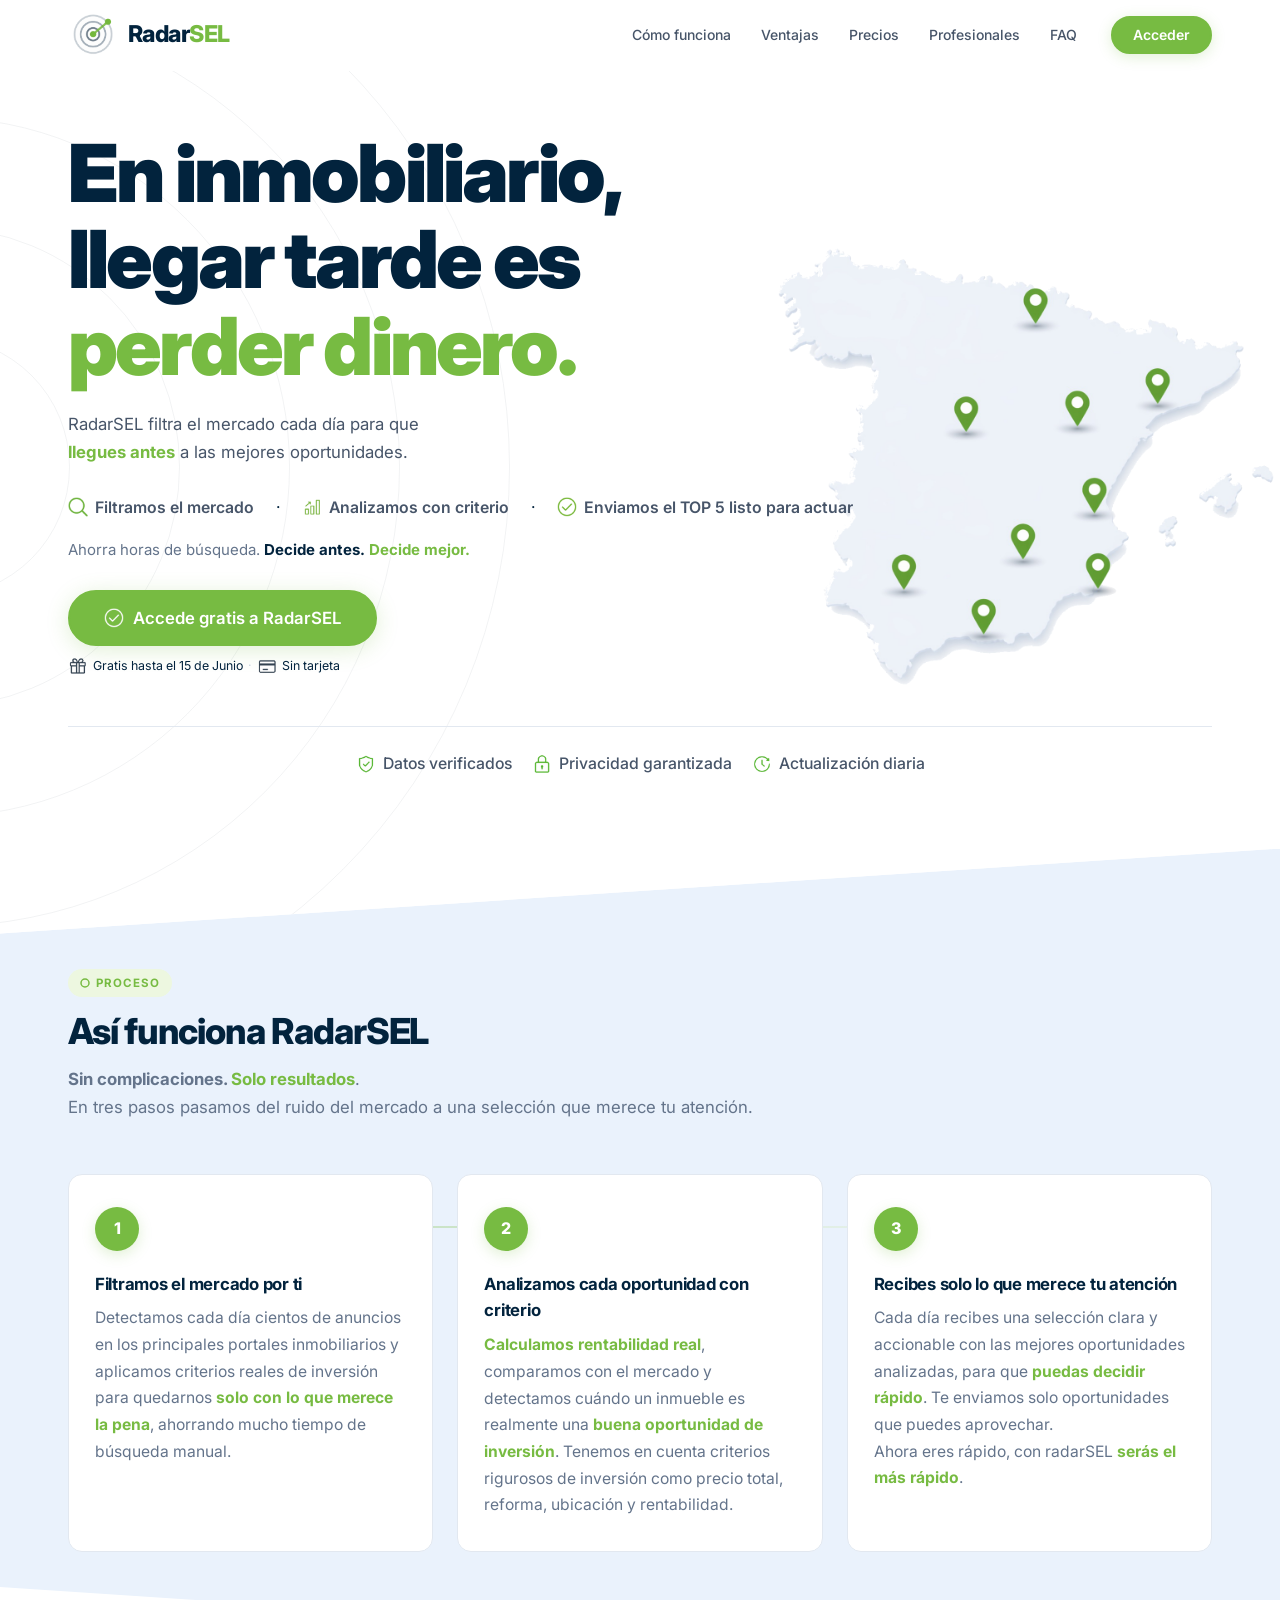
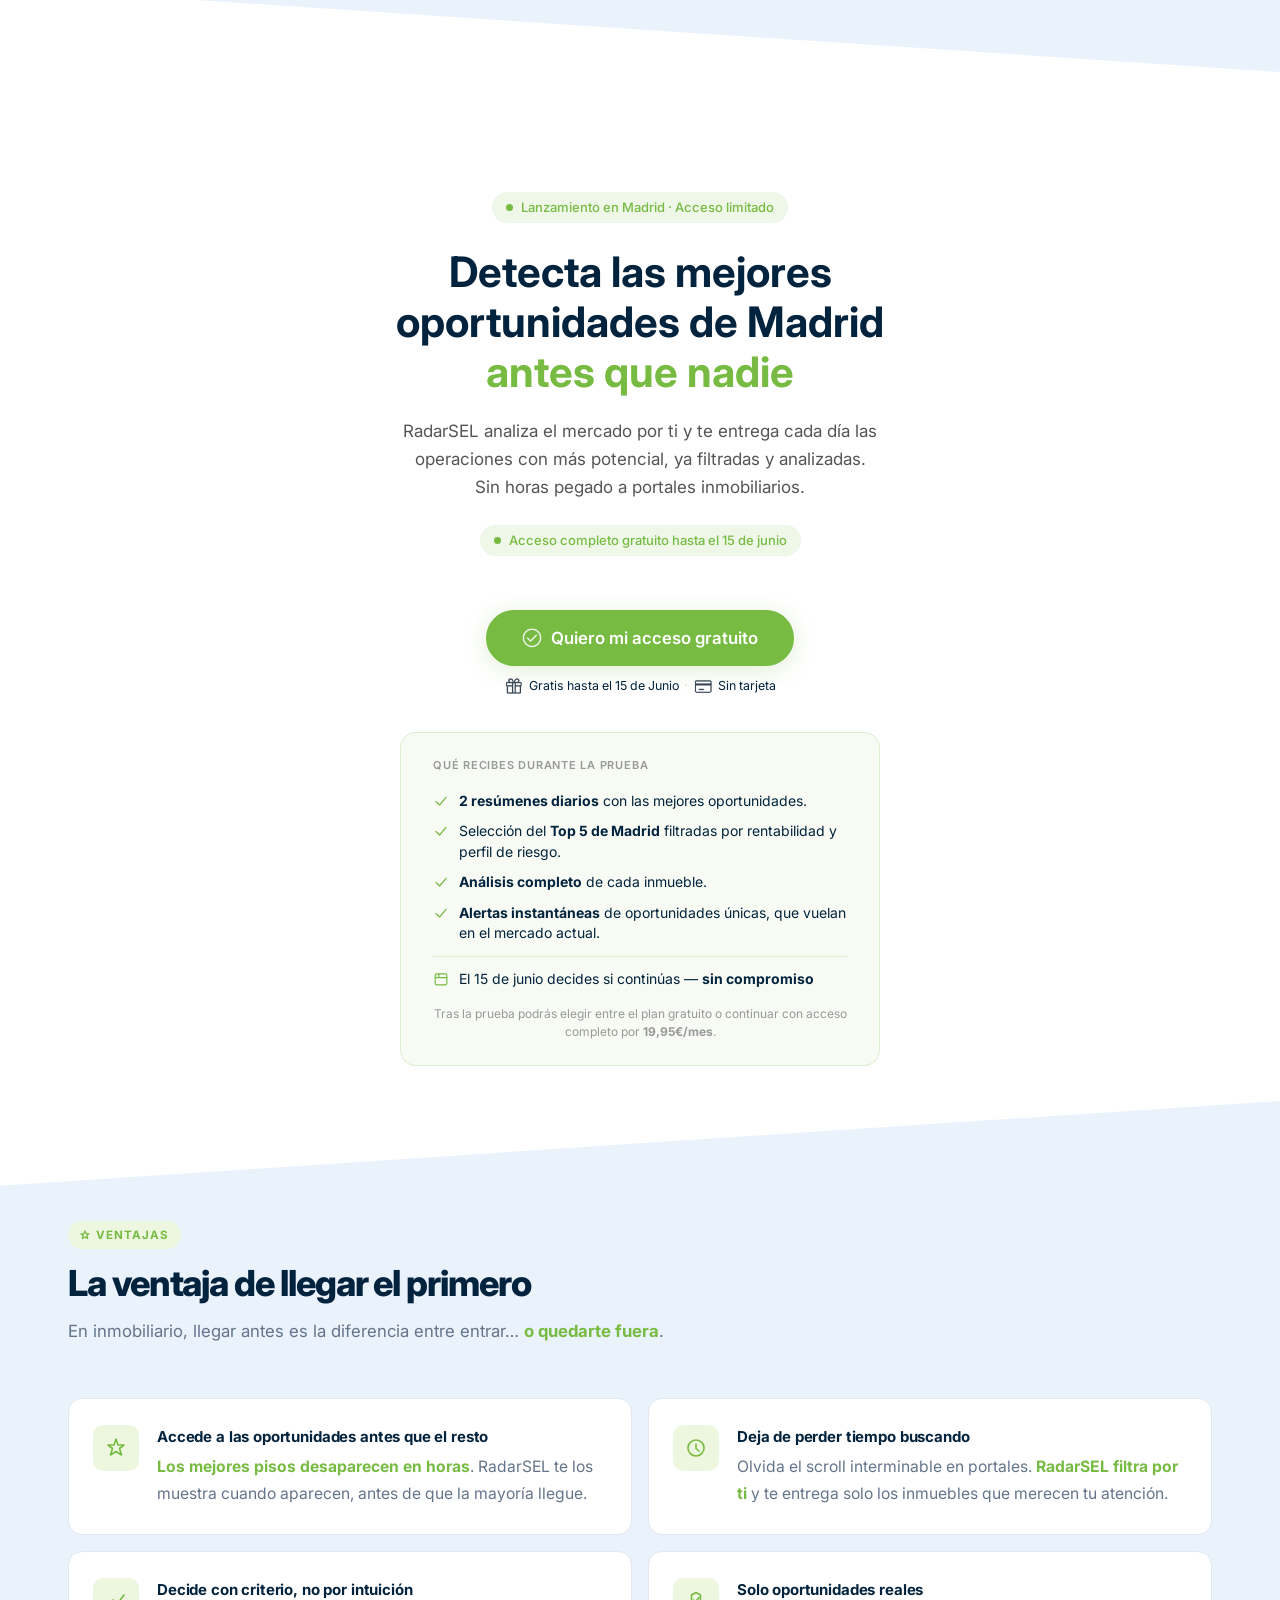
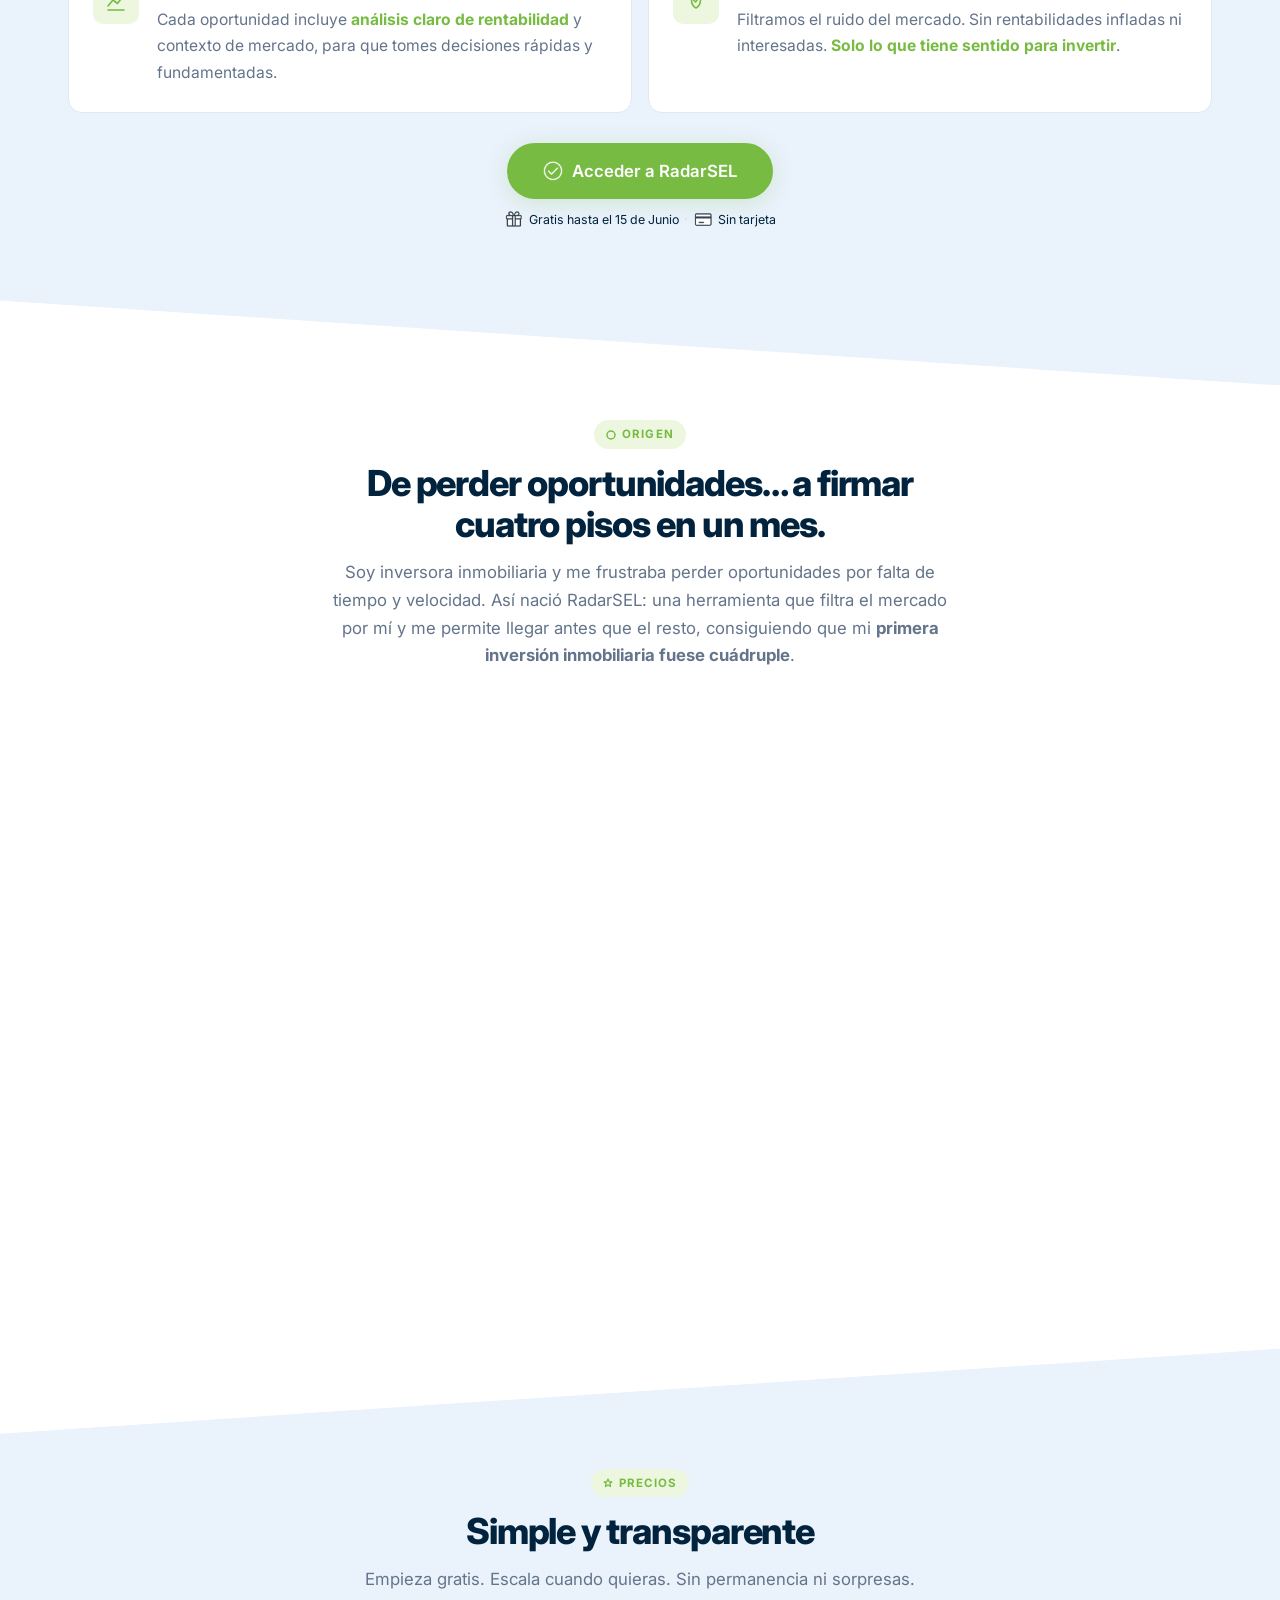
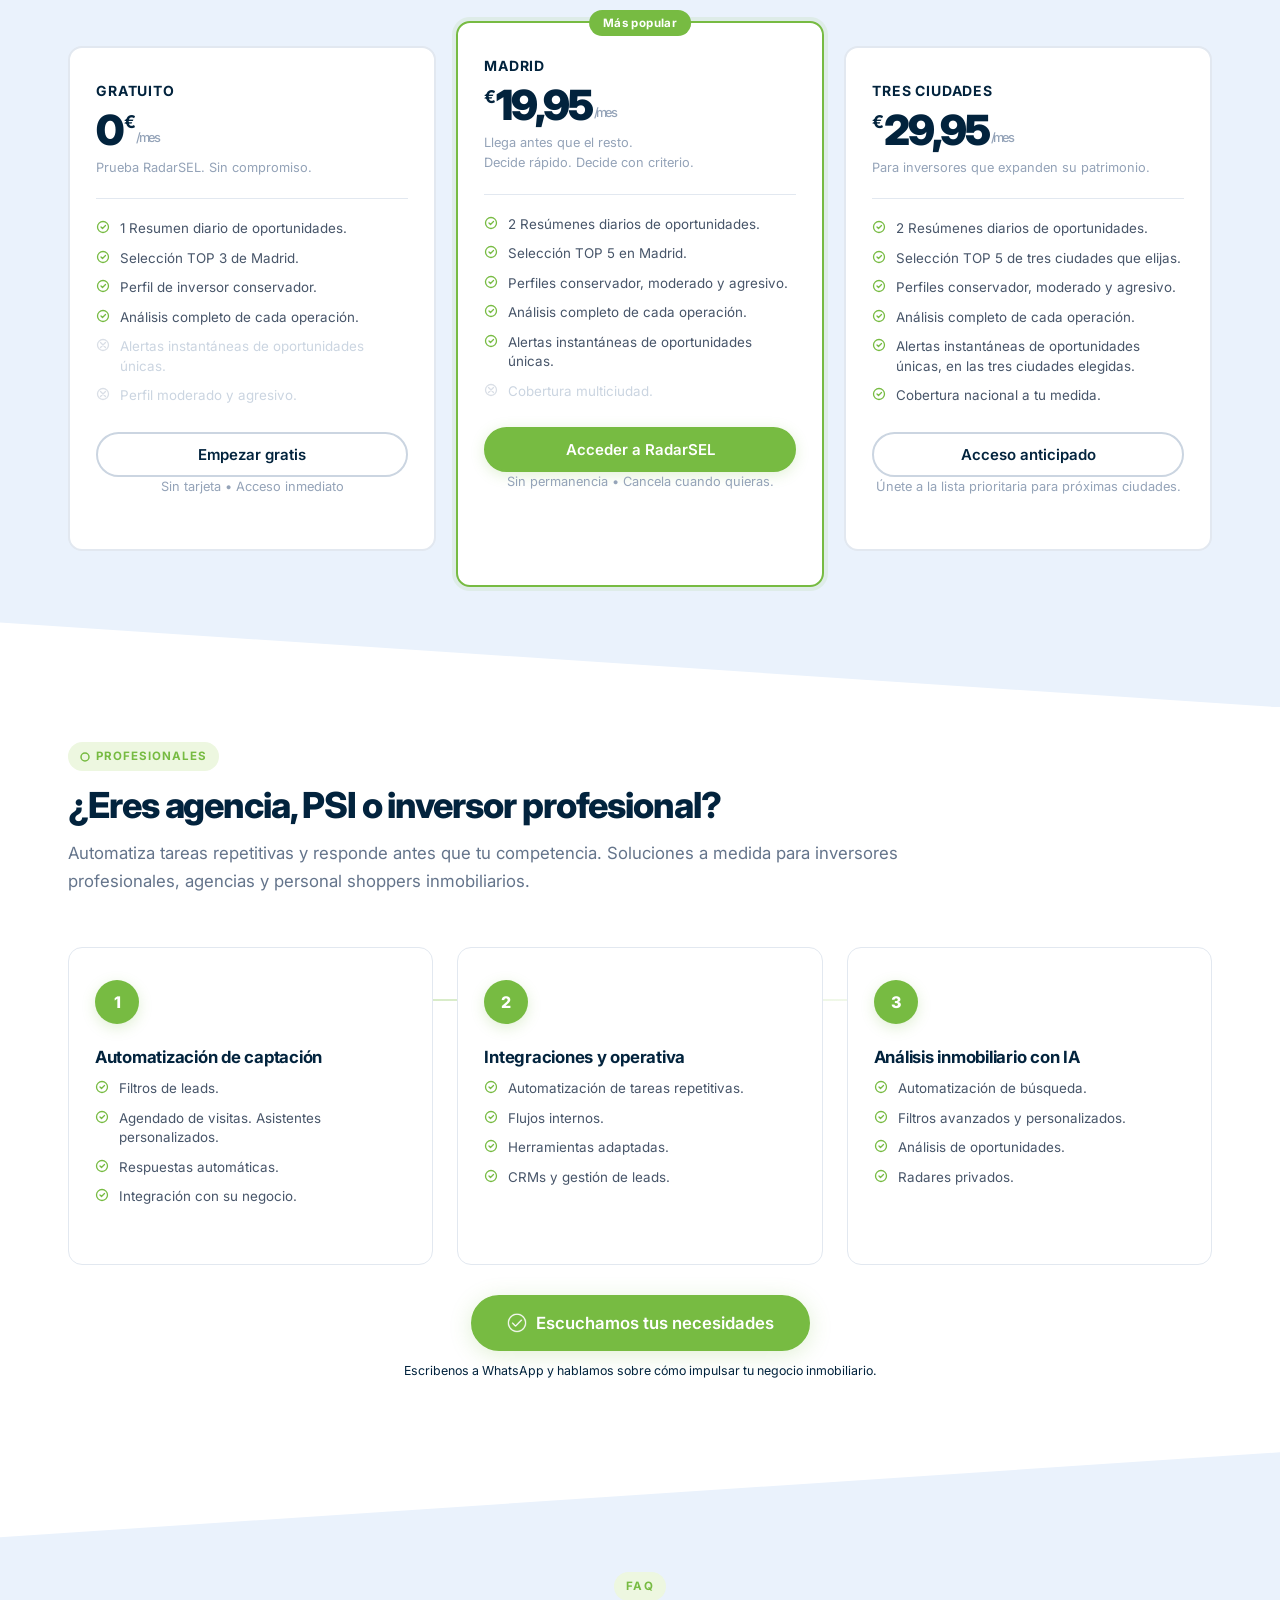
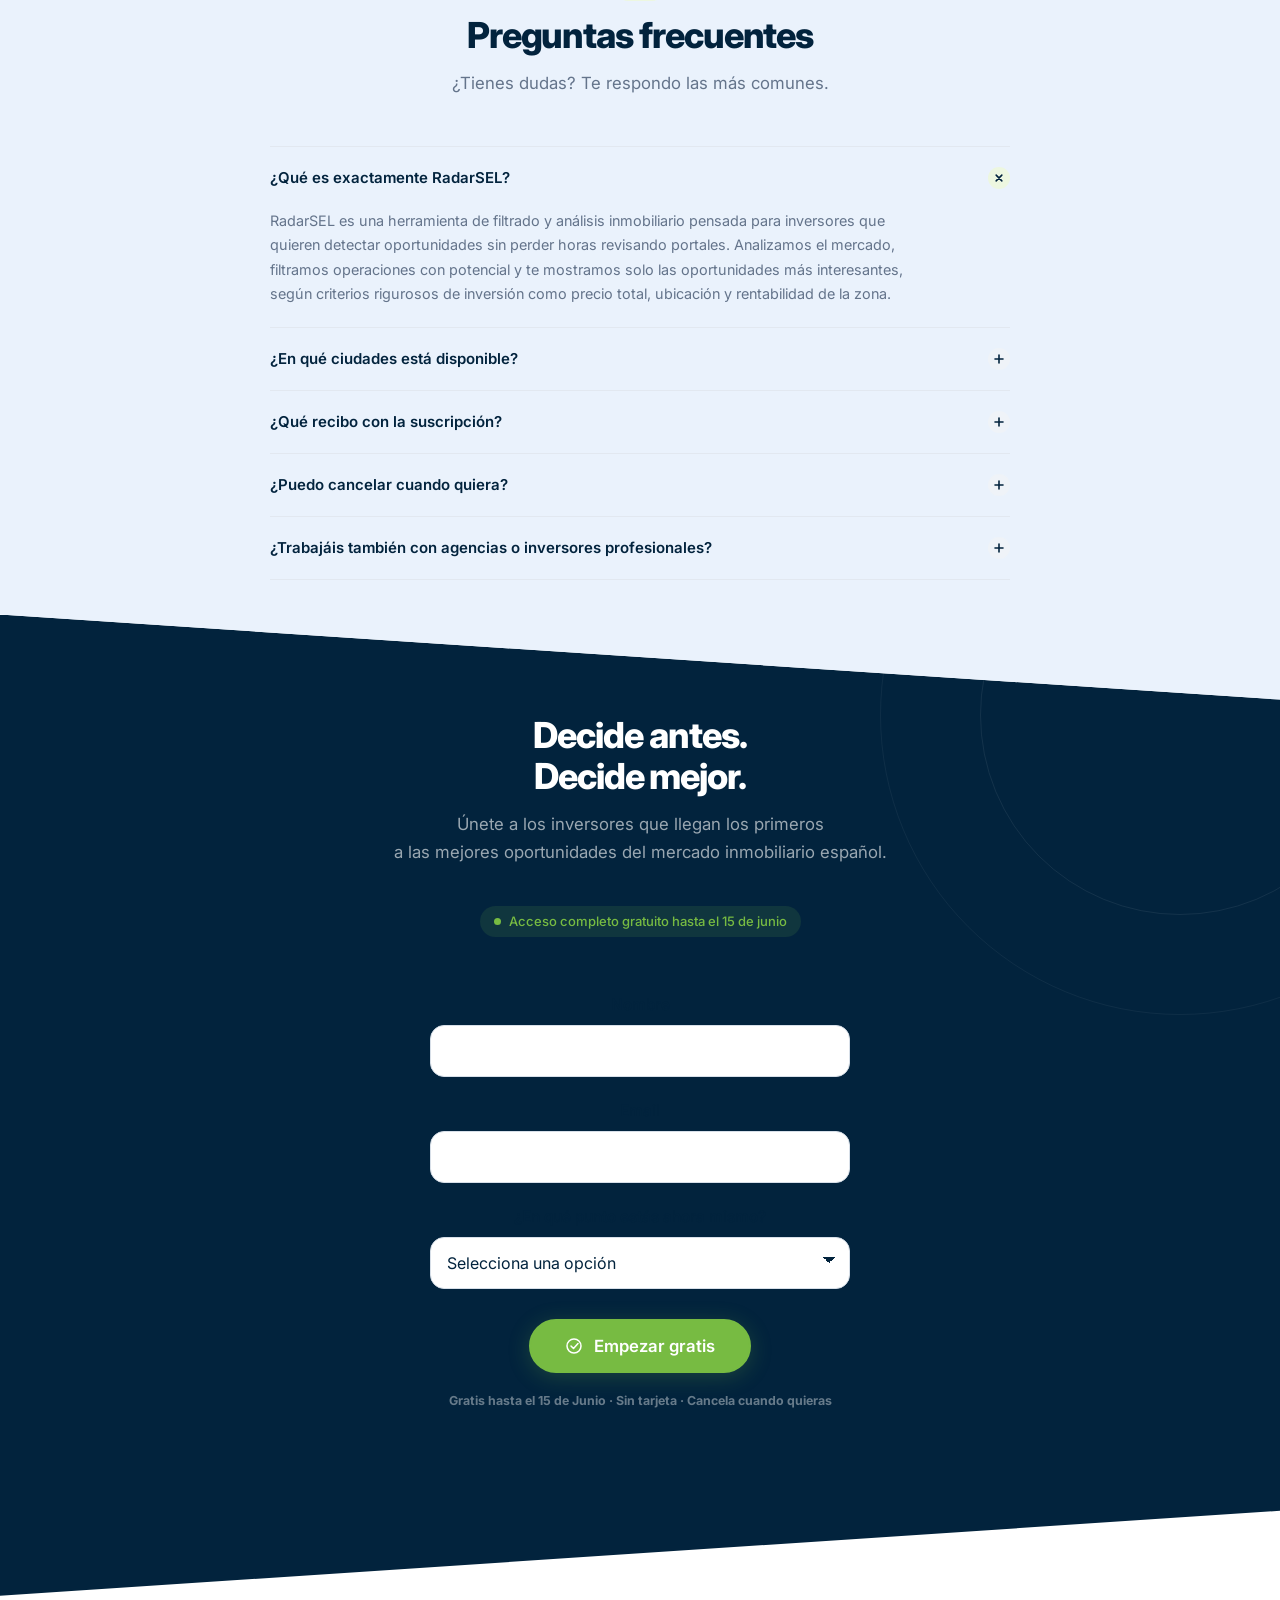
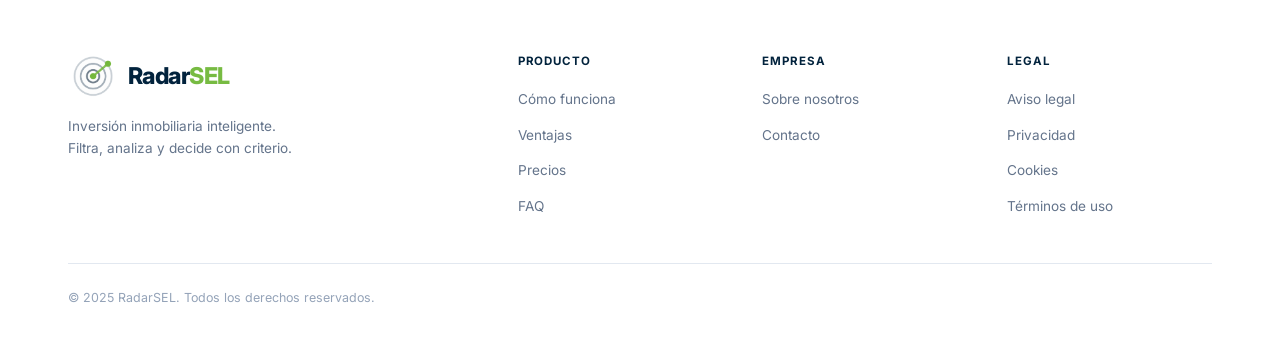
==== index.html @ 75c9211b "formularios en pro" ====
<!DOCTYPE html>
<html lang="es">
<head>
  <meta charset="UTF-8" />
  <meta name="viewport" content="width=device-width, initial-scale=1.0" />
  <title>RadarSEL — Llega antes a las mejores oportunidades inmobiliarias</title>
  <meta name="description" content="RadarSEL rastrea el mercado inmobiliario cada día para que llegues antes a las mejores oportunidades de inversión. Filtrado inteligente, análisis de datos, TOP 3 diario." />
  <link rel="preconnect" href="https://fonts.googleapis.com" />
  <link rel="preconnect" href="https://fonts.gstatic.com" crossorigin />
  <link href="https://fonts.googleapis.com/css2?family=Inter:wght@400;500;600;700;800;900&display=swap" rel="stylesheet" />
  <link rel="stylesheet" href="assets/css/radarsel.css" />
</head>
<body>

<!-- ═══════════════════════════════════════════════════════════
     HEADER
═══════════════════════════════════════════════════════════ -->
<header id="header">
  <div class="header-inner">

    <!-- Logo -->
    <a href="#" class="logo" aria-label="RadarSEL — Inicio">
      <img src="images/radar/logo_radar.png" alt="Logo RadarSEL" class="logo-small">
      <span class="logo-wordmark">
        <span class="r">Radar</span><span class="g">SEL</span>
      </span>
    </a>

    <!-- Desktop nav -->
    <nav class="nav-main" aria-label="Navegación principal">
      <a href="#como-funciona">Cómo funciona</a>
      <a href="#ventajas">Ventajas</a>
      <a href="#precios">Precios</a>
      <a href="#profesionales">Profesionales</a>
      <a href="#faq">FAQ</a>
    </nav>

    <!-- Desktop CTA -->
    <div class="header-cta">
      <a href="#cta-final" class="btn btn-primary">Acceder</a>
    </div>

    <!-- Mobile toggle -->
    <button class="nav-toggle" id="navToggle" aria-label="Abrir menú" aria-expanded="false" aria-controls="mobileMenu">
      <span></span><span></span><span></span>
    </button>

  </div>
</header>

<!-- Mobile menu -->
<nav class="mobile-menu" id="mobileMenu" aria-label="Menú móvil">
  <a href="#como-funciona">Cómo funciona</a>
  <a href="#ventajas">Ventajas</a>
  <a href="#precios">Precios</a>
  <a href="#profesionales">Profesionales</a>
  <a href="#faq">FAQ</a>
  <a href="#cta-final" class="btn btn-primary">Acceder</a>
</nav>


<!-- ═══════════════════════════════════════════════════════════
     HERO
═══════════════════════════════════════════════════════════ -->
<section id="hero">

  <!-- Radar background rings -->
  <div class="radar-bg" aria-hidden="true">
    <div class="radar-ring r1"></div>
    <div class="radar-ring r2"></div>
    <div class="radar-ring r3"></div>
    <div class="radar-ring r4"></div>
    <div class="radar-ring r5"></div>
  </div>

  <div class="hero-inner">

    <!-- Left: text -->
    <div class="hero-text">

      <h1>
        En inmobiliario,<br>
        llegar tarde es<br>
        <span class="accent">perder dinero.</span>
      </h1>

      <p class="hero-sub">
        RadarSEL filtra el mercado cada día para que<br> <strong><span class="accent">llegues antes</span></strong> a las mejores oportunidades.
      </p>

      <!-- Feature pills -->
      <div class="hero-features">
        <div class="feature-pill">
          <!-- Search icon -->
          <img src="images/radar/icon-lupa.png" alt="filtramos" class="logo-icon">
          Filtramos el mercado
        </div>
        <span class="sep">·</span>
        <div class="feature-pill">
          <!-- Chart icon -->
          <img src="images/radar/icon-grafico.png" alt="filtramos" class="logo-icon">
          Analizamos con criterio
        </div> <span class="sep">·</span>  
        <div class="feature-pill">
          <!-- Check-circle icon -->
          <img src="images/radar/icon-check.png" alt="filtramos" class="logo-icon">
          Enviamos el TOP 5 listo para actuar
        </div>
      </div>

      <p class="hero-tagline">Ahorra horas de búsqueda. <strong>Decide antes. <span class="accent">Decide mejor.</span></strong>

      <!-- CTA -->
      <div class="hero-cta-group">
        <a href="#cta-final" class="btn btn-primary btn-hero">
          <img src="images/radar/icon-check-blanco.png" alt="filtramos" class="logo-icon">
          Accede gratis a RadarSEL
        </a>
        <p class="microcopy">
          <img src="images/radar/regalo.png" alt="filtramos" class="logo-icon">
          Gratis hasta el 15 de Junio
          <span class="sep">·</span>
          <img src="images/radar/tarjeta.png" alt="filtramos" class="logo-icon">
          Sin tarjeta
        </p>
      </div>

      <!-- Trust bar -->
      <div class="trust-bar">
        <div class="trust-item">
          <img src="images/radar/seguridad.png" alt="filtramos" class="logo-icon">
          Datos verificados
        </div>
        <div class="trust-item">
          <img src="images/radar/privacidad.png" alt="filtramos" class="logo-icon">
          Privacidad garantizada
        </div>
        <div class="trust-item">
          <img src="images/radar/reloj.png" alt="filtramos" class="logo-icon">
          Actualización diaria
        </div>
      </div>

    </div>

  </div><!-- .hero-inner -->
</section><!-- #hero -->


<!-- ═══════════════════════════════════════════════════════════
     CÓMO FUNCIONA
═══════════════════════════════════════════════════════════ -->
<section id="como-funciona" class="section">
  <div class="section-inner">

    <div class="section-header fade-up">
      <span class="section-tag">
        <svg width="10" height="10" viewBox="0 0 10 10" fill="none" aria-hidden="true">
          <circle cx="5" cy="5" r="4" stroke="#77BB42" stroke-width="1.5"/>
        </svg>
        Proceso
      </span>
      <h2 class="section-title">Así funciona RadarSEL</h2>
      <p class="section-sub">
        <strong>Sin complicaciones.<span class="accent"> Solo resultados</span></strong>.<br> 
        En tres pasos pasamos del ruido del mercado a una selección que merece tu atención.
      </p>
    </div>

    <div class="steps-grid" role="list">
      <div class="step-connector" aria-hidden="true"></div>

      <!-- Step 1 -->
      <div class="step-card fade-up" role="listitem">
        <div class="step-num" aria-hidden="true">1</div>
        <h3>Filtramos el mercado por ti</h3>
        <p>
          Detectamos cada día cientos de anuncios en los principales portales inmobiliarios y aplicamos criterios reales de inversión para 
          quedarnos <strong><span class="accent">solo con lo que merece la pena</span></strong>, ahorrando mucho tiempo de búsqueda manual. 
        </p>
      </div>

      <!-- Step 2 -->
      <div class="step-card fade-up delay-1" role="listitem">
        <div class="step-num" aria-hidden="true">2</div>
        <h3>Analizamos cada oportunidad con criterio</h3>
        <p>
            <strong><span class="accent">Calculamos rentabilidad real</span></strong>, comparamos con el mercado y detectamos cuándo un inmueble es realmente una <strong><span class="accent">buena oportunidad de inversión</span></strong>.
            Tenemos en cuenta criterios rigurosos de inversión como precio total, reforma, ubicación y rentabilidad.
        </p>
      </div>

      <!-- Step 3 -->
      <div class="step-card fade-up delay-2" role="listitem">
        <div class="step-num" aria-hidden="true">3</div>
        <h3>Recibes solo lo que merece tu atención</h3>
        <p>
            Cada día recibes una selección clara y accionable con las mejores oportunidades analizadas, para que <strong><span class="accent">puedas decidir rápido</span></strong>.
            Te enviamos solo oportunidades que puedes aprovechar. <br>Ahora eres rápido, con radarSEL <strong><span class="accent">serás el más rápido</span></strong>. 
        </p>
      </div>

    </div><!-- .steps-grid -->

    <p>

  </div>
</section>

<!-- ═══════════════════════════════════════════════════════════
     HERO LANZAMIENTO
═══════════════════════════════════════════════════════════ -->
<section id="hero-lanzamiento" class="section section--hero-launch">
  <div class="section-inner section-inner--narrow">

    <div class="launch-badge fade-up">
      <span class="launch-dot" aria-hidden="true"></span>
      Lanzamiento en Madrid · Acceso limitado
    </div>

    <h1 class="hero-launch-title fade-up delay-1">
      Detecta las mejores oportunidades de Madrid
      <span class="accent">antes que nadie</span>
    </h1>

    <p class="hero-launch-desc fade-up delay-2">
      RadarSEL analiza el mercado por ti y te entrega cada día las operaciones
      con más potencial, ya filtradas y analizadas. <br>
      Sin horas pegado a portales inmobiliarios.
    </p>

    <div class="launch-badge fade-up">
      <span class="launch-dot" aria-hidden="true"></span>
      Acceso completo gratuito hasta el 15 de junio
    </div>

    <!-- CTA -->
      <div class="hero-cta-group-ventajas">
        <a href="#cta-final" class="btn btn-primary btn-hero">
          <img src="images/radar/icon-check-blanco.png" alt="filtramos" class="logo-icon">
          Quiero mi acceso gratuito
        </a>
        <p class="microcopy">
          <img src="images/radar/regalo.png" alt="filtramos" class="logo-icon">
          Gratis hasta el 15 de Junio
          <span class="sep">·</span>
          <img src="images/radar/tarjeta.png" alt="filtramos" class="logo-icon">
          Sin tarjeta
        </p>
      </div>

    <div class="hero-launch-features fade-up delay-3">
      <p class="hero-launch-features-label">Qué recibes durante la prueba</p>
      <ul class="hero-launch-features-list" role="list">
        <li>
          <svg width="16" height="16" viewBox="0 0 22 22" fill="none" aria-hidden="true">
            <path d="M4 11.5L9 16.5L18 6" stroke="#77BB42" stroke-width="1.8" stroke-linecap="round" stroke-linejoin="round"/>
          </svg>
          <span><strong>2 resúmenes diarios</strong> con las mejores oportunidades.</span>
        </li>
        <li>
          <svg width="16" height="16" viewBox="0 0 22 22" fill="none" aria-hidden="true">
            <path d="M4 11.5L9 16.5L18 6" stroke="#77BB42" stroke-width="1.8" stroke-linecap="round" stroke-linejoin="round"/>
          </svg>
          <span>Selección del <strong>Top 5 de Madrid</strong> filtradas por rentabilidad y perfil de riesgo.</span>
        </li>
        <li>
          <svg width="16" height="16" viewBox="0 0 22 22" fill="none" aria-hidden="true">
            <path d="M4 11.5L9 16.5L18 6" stroke="#77BB42" stroke-width="1.8" stroke-linecap="round" stroke-linejoin="round"/>
          </svg>
          <span><strong>Análisis completo</strong> de cada inmueble.</span>
        </li>
        <li>
          <svg width="16" height="16" viewBox="0 0 22 22" fill="none" aria-hidden="true">
            <path d="M4 11.5L9 16.5L18 6" stroke="#77BB42" stroke-width="1.8" stroke-linecap="round" stroke-linejoin="round"/>
          </svg>
          <span><strong>Alertas instantáneas</strong> de oportunidades únicas, que vuelan en el mercado actual.</span>
        </li>
        <li class="hero-launch-features-divider">
          <svg width="16" height="16" viewBox="0 0 22 22" fill="none" aria-hidden="true">
            <rect x="3" y="4" width="16" height="15" rx="2" stroke="#77BB42" stroke-width="1.6"/>
            <path d="M3 9H19M8 4V9" stroke="#77BB42" stroke-width="1.6" stroke-linecap="round"/>
          </svg>
          <span>El 15 de junio decides si continúas — <strong>sin compromiso</strong></span>
        </li>
      </ul>
      <p class="hero-launch-after-trial">
        Tras la prueba podrás elegir entre el plan gratuito o continuar con acceso completo por <strong>19,95€/mes</strong>.
      </p>
    </div>

  </div>
</section>

<!-- ═══════════════════════════════════════════════════════════
     VENTAJAS
═══════════════════════════════════════════════════════════ -->
<section id="ventajas" class="section">
  <div class="section-inner">

    <div class="section-header fade-up">
      <span class="section-tag">
        <svg width="10" height="10" viewBox="0 0 10 10" fill="none" aria-hidden="true">
          <path d="M5 1L6.2 3.8H9L6.9 5.5L7.6 8.5L5 6.9L2.4 8.5L3.1 5.5L1 3.8H3.8Z" stroke="#77BB42" stroke-width="1.2" stroke-linejoin="round"/>
        </svg>
        Ventajas
      </span>
      <h2 class="section-title">La ventaja de llegar el primero</h2>
      <p class="section-sub">En inmobiliario, llegar antes es la diferencia entre entrar… <strong><span class="accent">o quedarte fuera</span></strong>.</p>
    </div>

    <div class="advantages-grid" role="list">

      <div class="adv-card fade-up" role="listitem">
        <div class="adv-icon" aria-hidden="true">
          <svg width="22" height="22" viewBox="0 0 22 22" fill="none">
            <path d="M11 2L13 8H19L14.5 11.5L16.5 18L11 14.5L5.5 18L7.5 11.5L3 8H9L11 2Z" stroke="#77BB42" stroke-width="1.6" stroke-linejoin="round"/>
          </svg>
        </div>
        <div class="adv-body">
          <h3>Accede a las oportunidades antes que el resto</h3>
          <p><strong><span class="accent">Los mejores pisos desaparecen en horas</span></strong>. RadarSEL te los muestra cuando aparecen, antes de que la mayoría llegue.</p>
        </div>
      </div>

      <div class="adv-card fade-up delay-1" role="listitem">
        <div class="adv-icon" aria-hidden="true">
          <svg width="22" height="22" viewBox="0 0 22 22" fill="none">
            <circle cx="11" cy="11" r="8" stroke="#77BB42" stroke-width="1.6"/>
            <path d="M11 7V11.5L14 14" stroke="#77BB42" stroke-width="1.6" stroke-linecap="round" stroke-linejoin="round"/>
          </svg>
        </div>
        <div class="adv-body">
          <h3>Deja de perder tiempo buscando</h3>
          <p>Olvida el scroll interminable en portales. <strong><span class="accent">RadarSEL filtra por ti</span></strong> y te entrega solo los inmuebles que merecen tu atención.</p>
        </div>
      </div>

      <div class="adv-card fade-up delay-2" role="listitem">
        <div class="adv-icon" aria-hidden="true">
          <svg width="22" height="22" viewBox="0 0 22 22" fill="none">
            <path d="M3 16L8 10L12.5 13.5L19 5" stroke="#77BB42" stroke-width="1.6" stroke-linecap="round" stroke-linejoin="round"/>
            <path d="M3 20H19" stroke="#77BB42" stroke-width="1.6" stroke-linecap="round"/>
          </svg>
        </div>
        <div class="adv-body">
          <h3>Decide con criterio, no por intuición</h3>
          <p>Cada oportunidad incluye <strong><span class="accent">análisis claro de rentabilidad</span></strong> y contexto de mercado, para que tomes decisiones rápidas y fundamentadas.</p>
        </div>
      </div>

      <div class="adv-card fade-up delay-3" role="listitem">
        <div class="adv-icon" aria-hidden="true">
          <svg width="22" height="22" viewBox="0 0 22 22" fill="none">
            <path d="M11 2.5L15.5 5V10C15.5 13.6 13.2 16.9 11 18C8.8 16.9 6.5 13.6 6.5 10V5L11 2.5Z" stroke="#77BB42" stroke-width="1.6" stroke-linejoin="round"/>
            <path d="M8.5 10L10.5 12L14 7.5" stroke="#77BB42" stroke-width="1.6" stroke-linecap="round" stroke-linejoin="round"/>
          </svg>
        </div>
        <div class="adv-body">
          <h3>Solo oportunidades reales</h3>
          <p>Filtramos el ruido del mercado. Sin rentabilidades infladas ni interesadas. <strong><span class="accent">Solo lo que tiene sentido para invertir</span></strong>.</p>
        </div>
      </div>
    </div><!-- .advantages-grid -->
    
    <!-- CTA -->
      <div class="hero-cta-group-ventajas">
        <a href="#cta-final" class="btn btn-primary btn-hero">
          <img src="images/radar/icon-check-blanco.png" alt="filtramos" class="logo-icon">
          Acceder a RadarSEL
        </a>
        <p class="microcopy">
          <img src="images/radar/regalo.png" alt="filtramos" class="logo-icon">
          Gratis hasta el 15 de Junio
          <span class="sep">·</span>
          <img src="images/radar/tarjeta.png" alt="filtramos" class="logo-icon">
          Sin tarjeta
        </p>
      </div>

  </div>
</section>

<!-- ═══════════════════════════════════════════════════════════
     ORIGEN DE RADARSEL
═══════════════════════════════════════════════════════════ -->
<section id="prueba-social" class="section">
  <div class="section-inner">

    <div class="section-header centered fade-up">
      <span class="section-tag">
        <svg width="10" height="10" viewBox="0 0 10 10" fill="none" aria-hidden="true">
          <circle cx="5" cy="5" r="4" stroke="#77BB42" stroke-width="1.5"/>
        </svg>
        Origen</span>
      <h2 class="section-title">De perder oportunidades… a firmar cuatro pisos en un mes.</h2>
      <p class="section-sub">
        Soy inversora inmobiliaria y me frustraba perder oportunidades por falta de tiempo y velocidad. 
        Así nació RadarSEL: una herramienta que filtra el mercado por mí y me permite llegar antes que el resto, consiguiendo que mi <strong>primera inversión inmobiliaria fuese cuádruple</strong>.</p>
    </div>

    <!-- Video -->
  <div class="video-wrapper">
    <iframe src="https://www.youtube.com/embed/VIDEO_ID" title="Origen de RadarSEL" frameborder="0" allowfullscreen>
    </iframe>
  </div>

  </div>
</section>



<!-- ═══════════════════════════════════════════════════════════
     PRECIOS
═══════════════════════════════════════════════════════════ -->
<section id="precios" class="section">
  <div class="section-inner">

    <div class="section-header centered fade-up">
      <span class="section-tag">
        <svg width="10" height="10" viewBox="0 0 10 10" fill="none" aria-hidden="true">
          <path d="M5 1L6.2 3.8H9L6.9 5.5L7.6 8.5L5 6.9L2.4 8.5L3.1 5.5L1 3.8H3.8Z" stroke="#77BB42" stroke-width="1.2" stroke-linejoin="round"/>
        </svg>
        Precios</span>
      <h2 class="section-title">Simple y transparente</h2>
      <p class="section-sub">Empieza gratis. Escala cuando quieras. Sin permanencia ni sorpresas.</p>
    </div>

    <div class="pricing-grid">

      <!-- Free -->
      <div class="pricing-card fade-up">
        <div class="pricing-name">Gratuito</div>
        <div class="pricing-price"><span>0</span><sup>€</sup><sub>/mes</sub></div>
        <div class="pricing-period">Prueba RadarSEL. Sin compromiso.</div>
        <hr class="pricing-divider"/>
        <ul class="pricing-features">
          <li class="pricing-feature">
            <svg width="14" height="14" viewBox="0 0 14 14" fill="none" aria-hidden="true"><circle cx="7" cy="7" r="5.5" stroke="#77BB42" stroke-width="1.3"/><path d="M5 7L6.5 8.5L9.5 5.5" stroke="#77BB42" stroke-width="1.3" stroke-linecap="round" stroke-linejoin="round"/></svg>
            1 Resumen diario de oportunidades.
          </li>
          <li class="pricing-feature">
            <svg width="14" height="14" viewBox="0 0 14 14" fill="none" aria-hidden="true"><circle cx="7" cy="7" r="5.5" stroke="#77BB42" stroke-width="1.3"/><path d="M5 7L6.5 8.5L9.5 5.5" stroke="#77BB42" stroke-width="1.3" stroke-linecap="round" stroke-linejoin="round"/></svg>
            Selección TOP 3 de Madrid.
          </li>
          <li class="pricing-feature">
            <svg width="14" height="14" viewBox="0 0 14 14" fill="none" aria-hidden="true"><circle cx="7" cy="7" r="5.5" stroke="#77BB42" stroke-width="1.3"/><path d="M5 7L6.5 8.5L9.5 5.5" stroke="#77BB42" stroke-width="1.3" stroke-linecap="round" stroke-linejoin="round"/></svg>
            Perfil de inversor conservador.
          </li>
          <li class="pricing-feature">
            <svg width="14" height="14" viewBox="0 0 14 14" fill="none" aria-hidden="true"><circle cx="7" cy="7" r="5.5" stroke="#77BB42" stroke-width="1.3"/><path d="M5 7L6.5 8.5L9.5 5.5" stroke="#77BB42" stroke-width="1.3" stroke-linecap="round" stroke-linejoin="round"/></svg>
            Análisis completo de cada operación.
          </li>
          <li class="pricing-feature disabled">
            <svg width="14" height="14" viewBox="0 0 14 14" fill="none" aria-hidden="true"><circle cx="7" cy="7" r="5.5" stroke="#94A3B8" stroke-width="1.3"/><path d="M4.5 9.5L9.5 4.5M4.5 4.5L9.5 9.5" stroke="#94A3B8" stroke-width="1.3" stroke-linecap="round"/></svg>
            Alertas instantáneas de oportunidades únicas.
          </li>
          <li class="pricing-feature disabled">
            <svg width="14" height="14" viewBox="0 0 14 14" fill="none" aria-hidden="true"><circle cx="7" cy="7" r="5.5" stroke="#94A3B8" stroke-width="1.3"/><path d="M4.5 9.5L9.5 4.5M4.5 4.5L9.5 9.5" stroke="#94A3B8" stroke-width="1.3" stroke-linecap="round"/></svg>
            Perfil moderado y agresivo.
          </li>
        </ul>
        
        <a href="#cta-final" class="btn btn-outline pricing-cta">Empezar gratis</a>        
        <div class="pricing-period"><center>Sin tarjeta • Acceso inmediato</center></div>
      </div>

      <!-- Pro (featured) -->
      <div class="pricing-card featured fade-up delay-1">
        <span class="pricing-badge">Más popular</span>
        <div class="pricing-name">MADRID</div>
        <div class="pricing-price"><sup>€</sup><span>19,95</span><sub>/mes</sub></div>
        <div class="pricing-period">Llega antes que el resto.<br>Decide rápido. Decide con criterio.</div>
        <hr class="pricing-divider"/>
        <ul class="pricing-features">
          <li class="pricing-feature">
            <svg width="14" height="14" viewBox="0 0 14 14" fill="none" aria-hidden="true"><circle cx="7" cy="7" r="5.5" stroke="#77BB42" stroke-width="1.3"/><path d="M5 7L6.5 8.5L9.5 5.5" stroke="#77BB42" stroke-width="1.3" stroke-linecap="round" stroke-linejoin="round"/></svg>
            2 Resúmenes diarios de oportunidades. 
          </li>
          <li class="pricing-feature">
            <svg width="14" height="14" viewBox="0 0 14 14" fill="none" aria-hidden="true"><circle cx="7" cy="7" r="5.5" stroke="#77BB42" stroke-width="1.3"/><path d="M5 7L6.5 8.5L9.5 5.5" stroke="#77BB42" stroke-width="1.3" stroke-linecap="round" stroke-linejoin="round"/></svg>
            Selección TOP 5 en Madrid.
          </li>
          <li class="pricing-feature">
            <svg width="14" height="14" viewBox="0 0 14 14" fill="none" aria-hidden="true"><circle cx="7" cy="7" r="5.5" stroke="#77BB42" stroke-width="1.3"/><path d="M5 7L6.5 8.5L9.5 5.5" stroke="#77BB42" stroke-width="1.3" stroke-linecap="round" stroke-linejoin="round"/></svg>
            Perfiles conservador, moderado y agresivo.
          </li>
          <li class="pricing-feature">
            <svg width="14" height="14" viewBox="0 0 14 14" fill="none" aria-hidden="true"><circle cx="7" cy="7" r="5.5" stroke="#77BB42" stroke-width="1.3"/><path d="M5 7L6.5 8.5L9.5 5.5" stroke="#77BB42" stroke-width="1.3" stroke-linecap="round" stroke-linejoin="round"/></svg>
            Análisis completo de cada operación.
          </li>
          <li class="pricing-feature">
            <svg width="14" height="14" viewBox="0 0 14 14" fill="none" aria-hidden="true"><circle cx="7" cy="7" r="5.5" stroke="#77BB42" stroke-width="1.3"/><path d="M5 7L6.5 8.5L9.5 5.5" stroke="#77BB42" stroke-width="1.3" stroke-linecap="round" stroke-linejoin="round"/></svg>
            Alertas instantáneas de oportunidades únicas.
          </li>
          <li class="pricing-feature disabled">
            <svg width="14" height="14" viewBox="0 0 14 14" fill="none" aria-hidden="true"><circle cx="7" cy="7" r="5.5" stroke="#94A3B8" stroke-width="1.3"/><path d="M4.5 9.5L9.5 4.5M4.5 4.5L9.5 9.5" stroke="#94A3B8" stroke-width="1.3" stroke-linecap="round"/></svg>
            Cobertura multiciudad.
          </li>
        </ul>
        <a href="#cta-final" class="btn btn-primary pricing-cta">Acceder a RadarSEL</a>
        <div class="pricing-period"><center>Sin permanencia • Cancela cuando quieras.</center><br><br></div>
      </div>

      <!-- Empresas -->
      <div class="pricing-card fade-up delay-2">
        <div class="pricing-name">TRES CIUDADES</div>
        <div class="pricing-price"><sup>€</sup><span>29,95</span><sub>/mes</sub></div>
        <div class="pricing-period">Para inversores que expanden su patrimonio.</div>
        <hr class="pricing-divider"/>
        <ul class="pricing-features">
          <li class="pricing-feature">
            <svg width="14" height="14" viewBox="0 0 14 14" fill="none" aria-hidden="true"><circle cx="7" cy="7" r="5.5" stroke="#77BB42" stroke-width="1.3"/><path d="M5 7L6.5 8.5L9.5 5.5" stroke="#77BB42" stroke-width="1.3" stroke-linecap="round" stroke-linejoin="round"/></svg>
            2 Resúmenes diarios de oportunidades. 
          </li>
          <li class="pricing-feature">
            <svg width="14" height="14" viewBox="0 0 14 14" fill="none" aria-hidden="true"><circle cx="7" cy="7" r="5.5" stroke="#77BB42" stroke-width="1.3"/><path d="M5 7L6.5 8.5L9.5 5.5" stroke="#77BB42" stroke-width="1.3" stroke-linecap="round" stroke-linejoin="round"/></svg>
            Selección TOP 5 de tres ciudades que elijas.
          </li>
          <li class="pricing-feature">
            <svg width="14" height="14" viewBox="0 0 14 14" fill="none" aria-hidden="true"><circle cx="7" cy="7" r="5.5" stroke="#77BB42" stroke-width="1.3"/><path d="M5 7L6.5 8.5L9.5 5.5" stroke="#77BB42" stroke-width="1.3" stroke-linecap="round" stroke-linejoin="round"/></svg>
            Perfiles conservador, moderado y agresivo.
          </li>
          <li class="pricing-feature">
            <svg width="14" height="14" viewBox="0 0 14 14" fill="none" aria-hidden="true"><circle cx="7" cy="7" r="5.5" stroke="#77BB42" stroke-width="1.3"/><path d="M5 7L6.5 8.5L9.5 5.5" stroke="#77BB42" stroke-width="1.3" stroke-linecap="round" stroke-linejoin="round"/></svg>
            Análisis completo de cada operación.
          </li>
          <li class="pricing-feature">
            <svg width="14" height="14" viewBox="0 0 14 14" fill="none" aria-hidden="true"><circle cx="7" cy="7" r="5.5" stroke="#77BB42" stroke-width="1.3"/><path d="M5 7L6.5 8.5L9.5 5.5" stroke="#77BB42" stroke-width="1.3" stroke-linecap="round" stroke-linejoin="round"/></svg>
            Alertas instantáneas de oportunidades únicas, en las tres ciudades elegidas.
          </li>
          <li class="pricing-feature">
            <svg width="14" height="14" viewBox="0 0 14 14" fill="none" aria-hidden="true"><circle cx="7" cy="7" r="5.5" stroke="#77BB42" stroke-width="1.3"/><path d="M5 7L6.5 8.5L9.5 5.5" stroke="#77BB42" stroke-width="1.3" stroke-linecap="round" stroke-linejoin="round"/></svg>
            Cobertura nacional a tu medida.
          </li>
        </ul>
        <a href="contacto.html" class="btn btn-outline pricing-cta">Acceso anticipado</a>
        <div class="pricing-period"><center>Únete a la lista prioritaria para próximas ciudades.</center></div>
      </div>

    </div><!-- .pricing-grid -->
  </div>
</section>

<!-- ═══════════════════════════════════════════════════════════
     CÓMO FUNCIONA
═══════════════════════════════════════════════════════════ -->
<section id="profesionales" class="section">
  <div class="section-inner">

    <div class="section-header fade-up">
      <span class="section-tag">
        <svg width="10" height="10" viewBox="0 0 10 10" fill="none" aria-hidden="true">
          <circle cx="5" cy="5" r="4" stroke="#77BB42" stroke-width="1.5"/>
        </svg>
        Profesionales
      </span>
      <h2 class="section-title">¿Eres agencia, PSI o inversor profesional?</h2>
      <p class="section-sub">Automatiza tareas repetitivas y responde antes que tu competencia.
        Soluciones a medida para inversores profesionales, agencias y personal shoppers inmobiliarios.</p>
    </div>

    <div class="steps-grid" role="list">
      <div class="step-connector" aria-hidden="true"></div>

      <!-- Step 1 -->
      <div class="step-card fade-up" role="listitem">
        <div class="step-num" aria-hidden="true">1</div>
        <h3>Automatización de captación</h3>
        <p>
        <ul class="pricing-features">
          <li class="pricing-feature">
            <svg width="14" height="14" viewBox="0 0 14 14" fill="none" aria-hidden="true"><circle cx="7" cy="7" r="5.5" stroke="#77BB42" stroke-width="1.3"/><path d="M5 7L6.5 8.5L9.5 5.5" stroke="#77BB42" stroke-width="1.3" stroke-linecap="round" stroke-linejoin="round"/></svg>
            Filtros de leads.
          </li>
          <li class="pricing-feature">
            <svg width="14" height="14" viewBox="0 0 14 14" fill="none" aria-hidden="true"><circle cx="7" cy="7" r="5.5" stroke="#77BB42" stroke-width="1.3"/><path d="M5 7L6.5 8.5L9.5 5.5" stroke="#77BB42" stroke-width="1.3" stroke-linecap="round" stroke-linejoin="round"/></svg>
            Agendado de visitas. Asistentes personalizados.
          </li>
          <li class="pricing-feature">
            <svg width="14" height="14" viewBox="0 0 14 14" fill="none" aria-hidden="true"><circle cx="7" cy="7" r="5.5" stroke="#77BB42" stroke-width="1.3"/><path d="M5 7L6.5 8.5L9.5 5.5" stroke="#77BB42" stroke-width="1.3" stroke-linecap="round" stroke-linejoin="round"/></svg>
            Respuestas automáticas.
          </li>
          <li class="pricing-feature">
            <svg width="14" height="14" viewBox="0 0 14 14" fill="none" aria-hidden="true"><circle cx="7" cy="7" r="5.5" stroke="#77BB42" stroke-width="1.3"/><path d="M5 7L6.5 8.5L9.5 5.5" stroke="#77BB42" stroke-width="1.3" stroke-linecap="round" stroke-linejoin="round"/></svg>
            Integración con su negocio.
          </li>
        </ul>
      </p>
      </div>

      <!-- Step 2 -->
      <div class="step-card fade-up delay-2" role="listitem">
        <div class="step-num" aria-hidden="true">2</div>
        <h3>Integraciones y operativa</h3>
        <p>
        <ul class="pricing-features">
          <li class="pricing-feature">
            <svg width="14" height="14" viewBox="0 0 14 14" fill="none" aria-hidden="true"><circle cx="7" cy="7" r="5.5" stroke="#77BB42" stroke-width="1.3"/><path d="M5 7L6.5 8.5L9.5 5.5" stroke="#77BB42" stroke-width="1.3" stroke-linecap="round" stroke-linejoin="round"/></svg>
            Automatización de tareas repetitivas.
          </li>
          <li class="pricing-feature">
            <svg width="14" height="14" viewBox="0 0 14 14" fill="none" aria-hidden="true"><circle cx="7" cy="7" r="5.5" stroke="#77BB42" stroke-width="1.3"/><path d="M5 7L6.5 8.5L9.5 5.5" stroke="#77BB42" stroke-width="1.3" stroke-linecap="round" stroke-linejoin="round"/></svg>
            Flujos internos.
          </li>
          <li class="pricing-feature">
            <svg width="14" height="14" viewBox="0 0 14 14" fill="none" aria-hidden="true"><circle cx="7" cy="7" r="5.5" stroke="#77BB42" stroke-width="1.3"/><path d="M5 7L6.5 8.5L9.5 5.5" stroke="#77BB42" stroke-width="1.3" stroke-linecap="round" stroke-linejoin="round"/></svg>
            Herramientas adaptadas.
          </li>
          <li class="pricing-feature">
            <svg width="14" height="14" viewBox="0 0 14 14" fill="none" aria-hidden="true"><circle cx="7" cy="7" r="5.5" stroke="#77BB42" stroke-width="1.3"/><path d="M5 7L6.5 8.5L9.5 5.5" stroke="#77BB42" stroke-width="1.3" stroke-linecap="round" stroke-linejoin="round"/></svg>
            CRMs y gestión de leads.
          </li>
        </ul>
        </p>
      </div>

      <!-- Step 3 -->
      <div class="step-card fade-up delay-1" role="listitem">
        <div class="step-num" aria-hidden="true">3</div>
        <h3>Análisis inmobiliario con IA</h3>
        <p>
        <ul class="pricing-features">
          <li class="pricing-feature">
            <svg width="14" height="14" viewBox="0 0 14 14" fill="none" aria-hidden="true"><circle cx="7" cy="7" r="5.5" stroke="#77BB42" stroke-width="1.3"/><path d="M5 7L6.5 8.5L9.5 5.5" stroke="#77BB42" stroke-width="1.3" stroke-linecap="round" stroke-linejoin="round"/></svg>
            Automatización de búsqueda.
          </li>
          <li class="pricing-feature">
            <svg width="14" height="14" viewBox="0 0 14 14" fill="none" aria-hidden="true"><circle cx="7" cy="7" r="5.5" stroke="#77BB42" stroke-width="1.3"/><path d="M5 7L6.5 8.5L9.5 5.5" stroke="#77BB42" stroke-width="1.3" stroke-linecap="round" stroke-linejoin="round"/></svg>
            Filtros avanzados y personalizados.
          </li>
          <li class="pricing-feature">
            <svg width="14" height="14" viewBox="0 0 14 14" fill="none" aria-hidden="true"><circle cx="7" cy="7" r="5.5" stroke="#77BB42" stroke-width="1.3"/><path d="M5 7L6.5 8.5L9.5 5.5" stroke="#77BB42" stroke-width="1.3" stroke-linecap="round" stroke-linejoin="round"/></svg>
            Análisis de oportunidades.
          </li>
          <li class="pricing-feature">
            <svg width="14" height="14" viewBox="0 0 14 14" fill="none" aria-hidden="true"><circle cx="7" cy="7" r="5.5" stroke="#77BB42" stroke-width="1.3"/><path d="M5 7L6.5 8.5L9.5 5.5" stroke="#77BB42" stroke-width="1.3" stroke-linecap="round" stroke-linejoin="round"/></svg>
            Radares privados.
          </li>
        </ul>
        </p>
      </div>
    </div>
    <!-- .steps-grid -->

        <!-- CTA -->
      <div class="hero-cta-group-ventajas">
        <a href="contacto.html" class="btn btn-primary btn-hero">
          <img src="images/radar/icon-check-blanco.png" alt="filtramos" class="logo-icon">
          Escuchamos tus necesidades
        </a>
        <p class="microcopy">
          Escribenos a WhatsApp y hablamos sobre cómo impulsar tu negocio inmobiliario.
        </p>
      </div>

  </div>
</section>


<!-- ═══════════════════════════════════════════════════════════
     PRUEBA SOCIAL
═══════════════════════════════════════════════════════════ 
<section id="prueba-social" class="section">
  <div class="section-inner">

    <div class="section-header centered fade-up">
      <span class="section-tag">Inversores</span>
      <h2 class="section-title">Más de 500 inversores ya lo usan</h2>
      <p class="section-sub">De particulares a gestoras de patrimonio. Todos con un objetivo común: tomar mejores decisiones más rápido.</p>
    </div>

    <!- Stats --
    <div class="stat-row fade-up">
      <div class="stat-item">
        <div class="stat-value">+<span>500</span></div>
        <div class="stat-label">Inversores activos</div>
      </div>
      <div class="stat-divider" aria-hidden="true"></div>
      <div class="stat-item">
        <div class="stat-value"><span>3</span> / día</div>
        <div class="stat-label">Oportunidades enviadas</div>
      </div>
      <div class="stat-divider" aria-hidden="true"></div>
      <div class="stat-item">
        <div class="stat-value"><span>7</span>%+</div>
        <div class="stat-label">Rentabilidad media detectada</div>
      </div>
      <div class="stat-divider" aria-hidden="true"></div>
      <div class="stat-item">
        <div class="stat-value"><span>24h</span></div>
        <div class="stat-label">Actualización de datos</div>
      </div>
    </div>

    <!- Testimonials ->
    <div class="testimonials-grid">

      <div class="testimonial-card fade-up">
        <div class="stars" aria-label="5 estrellas">
          <!- 5 stars ->
          <svg width="14" height="14" viewBox="0 0 14 14" fill="#77BB42" aria-hidden="true"><path d="M7 1l1.3 4H13l-3.5 2.6 1.3 4L7 9.3 3.2 11.6l1.3-4L1 5h4.7z"/></svg>
          <svg width="14" height="14" viewBox="0 0 14 14" fill="#77BB42" aria-hidden="true"><path d="M7 1l1.3 4H13l-3.5 2.6 1.3 4L7 9.3 3.2 11.6l1.3-4L1 5h4.7z"/></svg>
          <svg width="14" height="14" viewBox="0 0 14 14" fill="#77BB42" aria-hidden="true"><path d="M7 1l1.3 4H13l-3.5 2.6 1.3 4L7 9.3 3.2 11.6l1.3-4L1 5h4.7z"/></svg>
          <svg width="14" height="14" viewBox="0 0 14 14" fill="#77BB42" aria-hidden="true"><path d="M7 1l1.3 4H13l-3.5 2.6 1.3 4L7 9.3 3.2 11.6l1.3-4L1 5h4.7z"/></svg>
          <svg width="14" height="14" viewBox="0 0 14 14" fill="#77BB42" aria-hidden="true"><path d="M7 1l1.3 4H13l-3.5 2.6 1.3 4L7 9.3 3.2 11.6l1.3-4L1 5h4.7z"/></svg>
        </div>
        <blockquote>Llevo tres meses con RadarSEL y he encontrado dos operaciones con rentabilidad por encima del 7%. Antes tardaba horas haciendo lo que ahora veo en segundos.</blockquote>
        <div class="testi-author">
          <div class="testi-avatar" aria-hidden="true">CM</div>
          <div>
            <div class="testi-name">Carlos M.</div>
            <div class="testi-role">Inversor particular · Madrid</div>
          </div>
        </div>
      </div>

      <div class="testimonial-card fade-up delay-1">
        <div class="stars" aria-label="5 estrellas">
          <svg width="14" height="14" viewBox="0 0 14 14" fill="#77BB42" aria-hidden="true"><path d="M7 1l1.3 4H13l-3.5 2.6 1.3 4L7 9.3 3.2 11.6l1.3-4L1 5h4.7z"/></svg>
          <svg width="14" height="14" viewBox="0 0 14 14" fill="#77BB42" aria-hidden="true"><path d="M7 1l1.3 4H13l-3.5 2.6 1.3 4L7 9.3 3.2 11.6l1.3-4L1 5h4.7z"/></svg>
          <svg width="14" height="14" viewBox="0 0 14 14" fill="#77BB42" aria-hidden="true"><path d="M7 1l1.3 4H13l-3.5 2.6 1.3 4L7 9.3 3.2 11.6l1.3-4L1 5h4.7z"/></svg>
          <svg width="14" height="14" viewBox="0 0 14 14" fill="#77BB42" aria-hidden="true"><path d="M7 1l1.3 4H13l-3.5 2.6 1.3 4L7 9.3 3.2 11.6l1.3-4L1 5h4.7z"/></svg>
          <svg width="14" height="14" viewBox="0 0 14 14" fill="#77BB42" aria-hidden="true"><path d="M7 1l1.3 4H13l-3.5 2.6 1.3 4L7 9.3 3.2 11.6l1.3-4L1 5h4.7z"/></svg>
        </div>
        <blockquote>La calidad del análisis es impresionante. No es ruido: son oportunidades reales con datos que justifican cada recomendación. Lo uso con mis clientes.</blockquote>
        <div class="testi-author">
          <div class="testi-avatar" aria-hidden="true">PR</div>
          <div>
            <div class="testi-name">Patricia R.</div>
            <div class="testi-role">Gestora de patrimonio · Barcelona</div>
          </div>
        </div>
      </div>

      <div class="testimonial-card fade-up delay-2">
        <div class="stars" aria-label="5 estrellas">
          <svg width="14" height="14" viewBox="0 0 14 14" fill="#77BB42" aria-hidden="true"><path d="M7 1l1.3 4H13l-3.5 2.6 1.3 4L7 9.3 3.2 11.6l1.3-4L1 5h4.7z"/></svg>
          <svg width="14" height="14" viewBox="0 0 14 14" fill="#77BB42" aria-hidden="true"><path d="M7 1l1.3 4H13l-3.5 2.6 1.3 4L7 9.3 3.2 11.6l1.3-4L1 5h4.7z"/></svg>
          <svg width="14" height="14" viewBox="0 0 14 14" fill="#77BB42" aria-hidden="true"><path d="M7 1l1.3 4H13l-3.5 2.6 1.3 4L7 9.3 3.2 11.6l1.3-4L1 5h4.7z"/></svg>
          <svg width="14" height="14" viewBox="0 0 14 14" fill="#77BB42" aria-hidden="true"><path d="M7 1l1.3 4H13l-3.5 2.6 1.3 4L7 9.3 3.2 11.6l1.3-4L1 5h4.7z"/></svg>
          <svg width="14" height="14" viewBox="0 0 14 14" fill="#77BB42" aria-hidden="true"><path d="M7 1l1.3 4H13l-3.5 2.6 1.3 4L7 9.3 3.2 11.6l1.3-4L1 5h4.7z"/></svg>
        </div>
        <blockquote>Invierto en tres ciudades diferentes y RadarSEL es la única herramienta que me da una visión transversal del mercado con la profundidad que necesito.</blockquote>
        <div class="testi-author">
          <div class="testi-avatar" aria-hidden="true">AV</div>
          <div>
            <div class="testi-name">Alejandro V.</div>
            <div class="testi-role">Inversor multi-ciudad · Valencia</div>
          </div>
        </div>
      </div>

    </div><!- .testimonials-grid ->
  </div>
</section>
-->


<!-- ═══════════════════════════════════════════════════════════
     FAQ
═══════════════════════════════════════════════════════════ -->
<section id="faq" class="section">
  <div class="section-inner">
    
    <div class="section-header centered fade-up">
      <span class="section-tag">FAQ</span>
      <h2 class="section-title">Preguntas frecuentes</h2>
      <p class="section-sub">¿Tienes dudas? Te respondo las más comunes.</p>
    </div>

    <dl class="faq-list fade-up">

      <div class="faq-item">
        <dt>
          <button class="faq-trigger" aria-expanded="false">
            ¿Qué es exactamente RadarSEL?
            <span class="faq-arrow" aria-hidden="true">
              <svg width="12" height="12" viewBox="0 0 12 12" fill="none"><path d="M6 2v8M2 6h8" stroke="#02233D" stroke-width="1.6" stroke-linecap="round"/></svg>
            </span>
          </button>
        </dt>
        <dd class="faq-body">
        RadarSEL es una herramienta de filtrado y análisis inmobiliario pensada para inversores que quieren detectar oportunidades sin perder horas revisando portales.
        Analizamos el mercado, filtramos operaciones con potencial y te mostramos solo las oportunidades más interesantes, según criterios rigurosos de inversión como precio total, ubicación y rentabilidad de la zona.
        </dd>
      </div>

      <div class="faq-item">
        <dt>
          <button class="faq-trigger" aria-expanded="false">
            ¿En qué ciudades está disponible?
            <span class="faq-arrow" aria-hidden="true">
              <svg width="12" height="12" viewBox="0 0 12 12" fill="none"><path d="M6 2v8M2 6h8" stroke="#02233D" stroke-width="1.6" stroke-linecap="round"/></svg>
            </span>
          </button>
        </dt>
        <dd class="faq-body">
        RadarSEL ha arrancado en Madrid, pero irá ampliando cobertura Nacional progresivamente muy pronto,
        <a href="contacto.html"><strong><span class="accent">¡apúntate al acceso prioritario!</span></strong></a>.
        </dd>
      </div>
      <!--
      <div class="faq-item">
        <dt>
          <button class="faq-trigger" aria-expanded="false">
            ¿RadarSEL sustituye el análisis profesional?
            <span class="faq-arrow" aria-hidden="true">
              <svg width="12" height="12" viewBox="0 0 12 12" fill="none"><path d="M6 2v8M2 6h8" stroke="#02233D" stroke-width="1.6" stroke-linecap="round"/></svg>
            </span>
          </button>
        </dt>
        <dd class="faq-body">
        No. RadarSEL es una herramienta de apoyo para ayudarte a detectar oportunidades más rápido y tomar mejores decisiones, pero cada operación debe revisarse individualmente antes de invertir.
        La última palabra siempre la tiene el inversor.
        </dd>
      </div>
      -->
      <div class="faq-item">
        <dt>
          <button class="faq-trigger" aria-expanded="false">
            ¿Qué recibo con la suscripción?
            <span class="faq-arrow" aria-hidden="true">
              <svg width="12" height="12" viewBox="0 0 12 12" fill="none"><path d="M6 2v8M2 6h8" stroke="#02233D" stroke-width="1.6" stroke-linecap="round"/></svg>
            </span>
          </button>
        </dt>
        <dd class="faq-body">
        Recibes selecciones periódicas de oportunidades inmobiliarias previamente filtradas, analizadas y catalogadas por perfil de inversor: conservador, moderado y agresivo.
        Dependiendo del plan, tendrás acceso a más operaciones, distintos perfiles de inversión y avisos prioritarios sobre oportunidades destacadas.        
        </dd>
      </div>

      <!--
      <div class="faq-item">
        <dt>
          <button class="faq-trigger" aria-expanded="false">
            ¿Es totalmente gratuito hasta el 31 de mayo?
            <span class="faq-arrow" aria-hidden="true">
              <svg width="12" height="12" viewBox="0 0 12 12" fill="none"><path d="M6 2v8M2 6h8" stroke="#02233D" stroke-width="1.6" stroke-linecap="round"/></svg>
            </span>
          </button>
        </dt>
        <dd class="faq-body">
          Sí, completamente gratis y sin tarjeta de crédito. 
          Queremos que los inversores experimenten RadarSEL sin compromiso. 
          El acceso gratuito incluye las funcionalidades del plan Pro hasta el 31 de mayo. Después, podrás elegir el plan que mejor se adapte a ti.
        </dd>
      </div>
      -->

      <div class="faq-item">
        <dt>
          <button class="faq-trigger" aria-expanded="false">
            ¿Puedo cancelar cuando quiera?
            <span class="faq-arrow" aria-hidden="true">
              <svg width="12" height="12" viewBox="0 0 12 12" fill="none"><path d="M6 2v8M2 6h8" stroke="#02233D" stroke-width="1.6" stroke-linecap="round"/></svg>
            </span>
          </button>
        </dt>
        <dd class="faq-body">
          Sí. No hay permanencia ni compromisos. 
          <br>Puedes cancelar tu suscripción en cualquier momento.
        </dd>
      </div>

      <div class="faq-item">
        <dt>
          <button class="faq-trigger" aria-expanded="false">
            ¿Trabajáis también con agencias o inversores profesionales?
            <span class="faq-arrow" aria-hidden="true">
              <svg width="12" height="12" viewBox="0 0 12 12" fill="none"><path d="M6 2v8M2 6h8" stroke="#02233D" stroke-width="1.6" stroke-linecap="round"/></svg>
            </span>
          </button>
        </dt>
        <dd class="faq-body">
          Sí. También desarrollamos automatizaciones, herramientas IA y soluciones personalizadas para agencias, personal shoppers e inversores profesionales.
        </dd>
      </div>

    </dl>
  </div>
</section>    

<!--
<section id="como-funciona" class="section">
  <div class="section-inner">

  </div>
</section>
-->

<!-- ═══════════════════════════════════════════════════════════
     CTA FINAL
═══════════════════════════════════════════════════════════ -->
<section id="cta-final">
  <div class="cta-final-inner">
    <h2 class="section-title fade-up">Decide antes.<br>Decide mejor.</h2>
    <p class="section-sub fade-up delay-1">Únete a los inversores que llegan los primeros <br>a las mejores oportunidades del mercado inmobiliario español.</p>

    <div class="launch-badge fade-up">
      <span class="launch-dot" aria-hidden="true"></span>
      Acceso completo gratuito hasta el 15 de junio
    </div>

    <div class="cta-final-actions fade-up delay-2">
      
			              <form id="radarsel-form">
											<div class="row gtr-uniform">
												<div class="col-6 col-12-xsmall">
													<label for="name">Nombre</label>
													<input type="text" name="name" id="name" value="" />
												</div>
												<div class="col-6 col-12-xsmall">
													<label for="email">Email</label>
													<input type="email" name="email" id="email" value="" />
												</div>
												<div class="col-12">
													<label for="estado">¿En qué punto estás ahora mismo?</label>
													<select name="estado" id="estado">
                            <option value="">Selecciona una opción</option>
                            <option value="aprendiendo">
                            Estoy aprendiendo sobre inversión inmobiliaria
                            </option>
                            <option value="buscando">
                            Estoy buscando oportunidades activamente
                            </option>
                            <option value="capital_indisponible">
                            Estoy esperando capitalizarme
                            </option>
                            <option value="profesional">
                            Soy inversor/a profesional o trabajo en el sector
                            </option>													
                          </select>
												</div>

                        <!--
												<div class="col-12">
													<label for="ciudad">Ciudad</label>
													<select name="ciudad" id="ciudad">
      														<option value="">Selecciona una ciudad</option>
                                  <option value="a_coruna">A Coruña</option>
                                  <option value="albacete">Albacete</option>
                                  <option value="alicante">Alicante</option>
                                  <option value="almeria">Almería</option>
                                  <option value="avila">Ávila</option>
                                  <option value="badajoz">Badajoz</option>
                                  <option value="barcelona">Barcelona</option>
                                  <option value="bilbao">Bilbao</option>
                                  <option value="burgos">Burgos</option>
                                  <option value="caceres">Cáceres</option>
                                  <option value="cadiz">Cádiz</option>
                                  <option value="castellon">Castellón</option>
                                  <option value="ceuta">Ceuta</option>
                                  <option value="ciudad_real">Ciudad Real</option>
                                  <option value="cordoba">Córdoba</option>
                                  <option value="cuenca">Cuenca</option>
                                  <option value="donostia">Donostia</option>
                                  <option value="girona">Girona</option>
                                  <option value="granada">Granada</option>
                                  <option value="guadalajara">Guadalajara</option>
                                  <option value="huelva">Huelva</option>
                                  <option value="huesca">Huesca</option>
                                  <option value="ibiza">Ibiza</option>
                                  <option value="jaen">Jaén</option>
                                  <option value="las_palmas">Las Palmas de Gran Canaria</option>
                                  <option value="leon">León</option>
                                  <option value="lleida">Lleida</option>
                                  <option value="logrono">Logroño</option>
                                  <option value="lugo">Lugo</option>
                                  <option value="madrid">Madrid</option>
                                  <option value="malaga">Málaga</option>
                                  <option value="melilla">Melilla</option>
                                  <option value="murcia">Murcia</option>
                                  <option value="ourense">Ourense</option>
                                  <option value="oviedo">Oviedo</option>
                                  <option value="palencia">Palencia</option>
                                  <option value="palma">Palma de Mallorca</option>
                                  <option value="pamplona">Pamplona</option>
                                  <option value="pontevedra">Pontevedra</option>
                                  <option value="salamanca">Salamanca</option>
                                  <option value="santa_cruz_tenerife">Santa Cruz de Tenerife</option>
                                  <option value="santander">Santander</option>
                                  <option value="segovia">Segovia</option>
                                  <option value="sevilla">Sevilla</option>
                                  <option value="soria">Soria</option>
                                  <option value="tarragona">Tarragona</option>
                                  <option value="teruel">Teruel</option>
                                  <option value="toledo">Toledo</option>
                                  <option value="valencia">Valencia</option>
                                  <option value="valladolid">Valladolid</option>
                                  <option value="vitoria">Vitoria-Gasteiz</option>
                                  <option value="zamora">Zamora</option>
                                  <option value="zaragoza">Zaragoza</option>
                               </select> 
                        </div>
                        -->

                        <input type="hidden" id="ciudad" name="ciudad" value="madrid">
                        <input type="hidden" id="plan" name="plan" value="radarpro">
                        <input type="hidden" id="origen" name="origen" value="landing">
                        <input type="hidden" id="gdpr" name="gdpr" value="true">

                        <button type="submit" class="btn btn-primary btn-hero">
                          <svg width="18" height="18" viewBox="0 0 18 18" fill="none" aria-hidden="true">
                            <circle cx="9" cy="9" r="7" stroke="white" stroke-width="1.5"/>
                            <path d="M6 9L8.5 11.5L13 6.5" stroke="white" stroke-width="1.5" stroke-linecap="round" stroke-linejoin="round"/>
                          </svg>
                          Empezar gratis
                        </button>


                      </div>
										</form>

    </div>
    <p style="margin-top:18px;font-size:0.775rem;color:rgba(255,255,255,0.4);"><strong>Gratis hasta el 15 de Junio · Sin tarjeta · Cancela cuando quieras</strong></p>
  </div>
</section>


<!-- ═══════════════════════════════════════════════════════════
     FOOTER
═══════════════════════════════════════════════════════════ -->
<footer id="footer">
  <div class="footer-inner">
    <div class="footer-grid">

      <!-- Brand -->
      <div class="footer-brand">
        <a href="#" class="logo" aria-label="RadarSEL — Inicio">          
          <img src="images/radar/logo_radar.png" alt="Logo RadarSEL" class="logo-small">
          <span class="logo-wordmark"><span class="r">Radar</span><span class="g">SEL</span></span>
        </a>
        <p>Inversión inmobiliaria inteligente. Filtra, analiza y decide con criterio.</p>
      </div>

      <!-- Producto -->
      <div class="footer-col">
        <h4>Producto</h4>
        <ul>
          <li><a href="#como-funciona">Cómo funciona</a></li>
          <li><a href="#ventajas">Ventajas</a></li>
          <li><a href="#precios">Precios</a></li>
          <li><a href="#faq">FAQ</a></li>
        </ul>
      </div>

      <!-- Empresa -->
      <div class="footer-col">
        <h4>Empresa</h4>
        <ul>
          <li><a href="#prueba-social">Sobre nosotros</a></li>
          <li><a href="contacto.html">Contacto</a></li>
        </ul>
        <!--
        <ul>
          <li><a href="#">Sobre nosotros</a></li>
          <li><a href="#">Blog</a></li>
          <li><a href="#">Contacto</a></li>
          <li><a href="#">Prensa</a></li>
        </ul>-->
      </div>

<!-- Legal -->

<div class="footer-col">

  <h4>Legal</h4>
  <ul>
    <li><a href="aviso_legal.html">Aviso legal</a></li>
    <li><a href="privacidad.html">Privacidad</a></li>
    <li><a href="cookies.html">Cookies</a></li>
    <li><a href="condiciones.html">Términos de uso</a></li>
  </ul>
</div>

    </div><!-- .footer-grid -->

    <div class="footer-bottom">
      <p>© 2025 RadarSEL. Todos los derechos reservados.</p>
      <!--
      <div class="footer-legal">
        <a href="#">Privacidad</a>
        <a href="#">Cookies</a>
        <a href="#">Términos</a>
      </div>-->
    </div>

  </div>
</footer>


<script src="assets/js/radarsel.js"></script>

<script>
document
  .getElementById("radarsel-form")
  .addEventListener("submit", async function(e) {

    e.preventDefault();
    const data = {
      nombre: document.getElementById("name").value,
      email: document.getElementById("email").value,
      ciudad: document.getElementById("ciudad").value,
      fase_inversor: document.getElementById("fase_inversor").value,
      plan: document.getElementById("plan").value,
      origen: document.getElementById("origen").value,
      gdpr: document.getElementById("gdpr").value
    };

    try {
      const response = await fetch(
        "https://n8n.aylamarketing.es/webhook/radarsel_crm",
        {
          method: "POST",
          headers: {
            "Content-Type": "application/json"
          },
          body: JSON.stringify(data)
        }
      );
      const result = await response.json();
      alert("Formulario enviado correctamente 😄");
      console.log(result);
    } catch (error) {
      console.error(error);
      alert("Error enviando formulario");
    }
});
</script>

</body>
</html>
---- assets/css/radarsel.css ----
/* ============================================================
   RADARSEL — Complete Stylesheet
   Colors: #02233D (blue) · #77BB42 (green) · #FFFFFF (white)
   ============================================================ */

:root {
  --blue:        #02233D;
  --blue-mid:    #0a3a5c;
  --green:       #77BB42;
  --green-dark:  #5e9a2e;
  --green-light: #edf7e0;
  --green-glow:  rgba(119,187,66,0.22);
  --white:       #FFFFFF;
  --gray-50:     #EAF2FC;
  --gray-100:    #EFF3F8;
  --gray-200:    #E2E8F0;
  --gray-300:    #CBD5E1;
  --gray-400:    #94A3B8;
  --gray-500:    #64748B;
  --gray-600:    #475569;
  --font:        'Inter', -apple-system, BlinkMacSystemFont, 'Segoe UI', sans-serif;
  --clip-h:      85px;
  --shadow-xs:   0 1px 3px rgba(2,35,61,0.07);
  --shadow-sm:   0 2px 8px rgba(2,35,61,0.08), 0 1px 3px rgba(2,35,61,0.05);
  --shadow-md:   0 6px 24px rgba(2,35,61,0.09), 0 2px 8px rgba(2,35,61,0.05);
  --shadow-lg:   0 16px 48px rgba(2,35,61,0.11);
  --radius:      14px;
  --radius-sm:   10px;
  --radius-xs:   7px;
  --radius-full: 999px;
}

/* ── Reset & base ─────────────────────────────────────────── */
*, *::before, *::after { box-sizing: border-box; margin: 0; padding: 0; }
html { scroll-behavior: smooth; font-size: 16px; }
body {
  font-family: var(--font);
  color: var(--blue);
  background: var(--white);
  line-height: 1.6;
  -webkit-font-smoothing: antialiased;
  -moz-osx-font-smoothing: grayscale;
  overflow-x: hidden;
}
a { text-decoration: none; color: inherit; }
img, svg { display: block; max-width: 100%; }
ul, ol { list-style: none; }
button { font-family: var(--font); }

/* ── Utility ──────────────────────────────────────────────── */
.accent { color: var(--green); }
.sr-only { position: absolute; width: 1px; height: 1px; overflow: hidden; clip: rect(0,0,0,0); }

/* ── Buttons ──────────────────────────────────────────────── */
.btn {
  display: inline-flex;
  align-items: center;
  gap: 9px;
  font-family: var(--font);
  font-weight: 600;
  font-size: 0.9375rem;
  line-height: 1;
  padding: 13px 26px;
  border-radius: var(--radius-full);
  border: 2px solid transparent;
  cursor: pointer;
  white-space: nowrap;
  transition: background 0.18s, color 0.18s, border-color 0.18s, box-shadow 0.18s, transform 0.14s;
  text-decoration: none;
}
.btn-primary {
  background: var(--green);
  color: #fff;
  border-color: var(--green);
  box-shadow: 0 3px 14px var(--green-glow);
}
.btn-primary:hover {
  background: var(--green-dark);
  border-color: var(--green-dark);
  box-shadow: 0 6px 22px var(--green-glow);
  transform: translateY(-1px);
}
.btn-primary:active { transform: translateY(0); }

.btn-outline {
  background: transparent;
  color: var(--blue);
  border-color: var(--gray-300);
}
.btn-outline:hover {
  border-color: var(--green);
  color: var(--green);
  background: var(--green-light);
}

.btn-ghost {
  background: rgba(255,255,255,0.12);
  color: #fff;
  border-color: rgba(255,255,255,0.25);
}
.btn-ghost:hover {
  background: rgba(255,255,255,0.2);
  border-color: rgba(255,255,255,0.45);
  transform: translateY(-1px);
}

/* ── Header ───────────────────────────────────────────────── */
#header {
  position: fixed;
  inset: 0 0 auto 0;
  z-index: 900;
  background: rgba(255,255,255,0.93);
  backdrop-filter: blur(16px);
  -webkit-backdrop-filter: blur(16px);
  border-bottom: 1px solid transparent;
  transition: border-color 0.2s, box-shadow 0.2s;
}
#header.scrolled {
  border-color: var(--gray-200);
  box-shadow: var(--shadow-sm);
}
.header-inner {
  max-width: 1200px;
  margin: 0 auto;
  padding: 0 28px;
  height: 70px;
  display: flex;
  align-items: center;
  gap: 0;
}

/* Logo */
.logo {
  display: flex;
  align-items: center;
  gap: 10px;
  flex-shrink: 0;
  text-decoration: none;
}
.logo-icon { width: 34px; height: 34px; flex-shrink: 0; }
.logo-wordmark {
  font-size: 1.45rem;
  font-weight: 800;
  letter-spacing: -0.025em;
  line-height: 1;
}
.logo-wordmark .r { color: var(--blue); }
.logo-wordmark .g { color: var(--green); }

/* Nav */
.nav-main {
  display: flex;
  align-items: center;
  gap: 2px;
  margin-left: auto;
  margin-right: 20px;
}
.nav-main a {
  font-size: 0.875rem;
  font-weight: 500;
  color: var(--gray-600);
  padding: 7px 14px;
  border-radius: var(--radius-full);
  transition: color 0.15s, background 0.15s;
}
.nav-main a:hover { color: var(--blue); background: var(--gray-100); }

.header-cta { flex-shrink: 0; }
.header-cta .btn { font-size: 0.875rem; padding: 10px 20px; }

/* Mobile toggle */
.nav-toggle {
  display: none;
  flex-direction: column;
  justify-content: center;
  gap: 5px;
  background: none;
  border: none;
  cursor: pointer;
  padding: 6px;
  margin-left: auto;
  width: 36px;
  height: 36px;
}
.nav-toggle span {
  display: block;
  width: 22px;
  height: 2px;
  background: var(--blue);
  border-radius: 2px;
  transition: transform 0.25s, opacity 0.2s;
  transform-origin: center;
}
.nav-toggle.open span:nth-child(1) { transform: translateY(7px) rotate(45deg); }
.nav-toggle.open span:nth-child(2) { opacity: 0; }
.nav-toggle.open span:nth-child(3) { transform: translateY(-7px) rotate(-45deg); }

/* Mobile nav */
.mobile-menu {
  display: none;
  position: fixed;
  top: 70px;
  left: 0;
  right: 0;
  background: var(--white);
  border-bottom: 1px solid var(--gray-200);
  box-shadow: var(--shadow-md);
  z-index: 899;
  padding: 12px 20px 20px;
  flex-direction: column;
  gap: 2px;
}
.mobile-menu.open { display: flex; }
.mobile-menu a {
  font-size: 0.9375rem;
  font-weight: 500;
  color: var(--gray-600);
  padding: 11px 14px;
  border-radius: var(--radius-sm);
  transition: background 0.15s, color 0.15s;
}
.mobile-menu a:hover { background: var(--gray-100); color: var(--blue); }
.mobile-menu .btn { margin-top: 6px; width: 100%; justify-content: center; }

/* ── Hero ─────────────────────────────────────────────────── */
#hero {
  position: relative;
  z-index: 10;
  min-height: 100svh;
  padding: 130px 0 calc(72px + var(--clip-h));
  display: flex;
  align-items: center;
  overflow: hidden;
  background: var(--white);
  clip-path: polygon(0 0, 100% 0, 100% calc(100% - var(--clip-h)), 0 100%);

  background-image: url("images/radar/mapa_españa.png");
  background-repeat: no-repeat;
  background-position: right center;
  background-size: 40%; 
}

/* Radar background rings */
.radar-bg {
  position: absolute;
  top: 50%;
  left: -60px;
  transform: translateY(-50%);
  pointer-events: none;
  z-index: 0;
}
.radar-ring {
  position: absolute;
  border-radius: 50%;
  border: 1.5px solid rgba(2,35,61,0.055);
  top: 0;
  left: 0;
  transform: translate(-50%,-50%);
}
.radar-ring.r1 { width: 260px;  height: 260px; }
.radar-ring.r2 { width: 480px;  height: 480px; }
.radar-ring.r3 { width: 700px;  height: 700px; }
.radar-ring.r4 { width: 920px;  height: 920px; }
.radar-ring.r5 { width: 1140px; height: 1140px; }

.hero-inner {
  position: relative;
  z-index: 1;
  max-width: 1200px;
  margin: 0 auto;
  padding: 0 28px;
  width: 100%;
  display: grid;
  grid-template-columns: 1fr;
  gap: 48px;
  align-items: center;
}

/* Hero text */
.hero-text {}
.hero-text h1 {
  font-size: 80px;
  font-weight: 900;
  line-height: 1.08;
  letter-spacing: -0.035em;
  color: var(--blue);
  margin-bottom: 22px;
}

.hero-sub {
  font-size: 1.05rem;
  color: var(--gray-600);
  line-height: 1.65;
  max-width: 440px;
  margin-bottom: 28px;
}

.hero-features {
  display: flex;
  align-items: center;
  gap: 22px;
  flex-wrap: wrap;
  margin-bottom: 18px;
}
.feature-pill {
  display: flex;
  align-items: center;
  gap: 7px;
  font-size: 0.99rem;
  font-weight: 600;
  color: var(--gray-600);
}
.feature-pill svg { flex-shrink: 0; }

.hero-tagline {
  font-size: 0.9375rem;
  color: var(--gray-500);
  margin-bottom: 28px;
}
.hero-tagline strong { color: var(--blue); font-weight: 700; }

/* CTA group */
.hero-cta-group { display: flex; flex-direction: column; align-items: flex-start; gap: 10px; margin-bottom: 36px; }

.hero-cta-group-ventajas {
  display: flex;
  flex-direction: column;
  align-items: center; 
  gap: 10px;
  margin-bottom: 36px;
  margin-top: 30px;
}

.btn-hero { font-size: 1.05rem !important; padding: 16px 34px !important; box-shadow: 0 4px 22px var(--green-glow) !important; }
.microcopy {
  display: flex;
  align-items: center;
  gap: 5px;
  font-size: 0.775rem;
  color: var(--blue);
  flex-wrap: wrap;
}
.microcopy svg { opacity: 0.7; flex-shrink: 0; }
.microcopy .sep { color: var(--gray-300); }

/* Trust bar */
.trust-bar {
  justify-content: center;
  text-align: center;
  display: flex;
  align-items: center;
  gap: 20px;
  flex-wrap: wrap;
  padding-top: 24px;
  border-top: 1px solid var(--gray-200);
  margin-top: 50px;
}
.trust-item {
  display: flex;
  align-items: center;
  gap: 7px;
  font-size: 0.99rem;
  font-weight: 500;
  color: var(--gray-600);
}
.trust-item svg { flex-shrink: 0; }

/* Hero map */
.hero-map {
  display: flex;
  align-items: center;
  justify-content: center;
  position: relative;
}
.spain-map-wrap {
  width: 100%;
  max-width: 520px;
  position: relative;
  filter: drop-shadow(0 24px 56px rgba(2,35,61,0.07));
}
.spain-map-wrap svg { width: 100%; height: auto; }

/* Spain map styles */
.spain-body {
  fill: #EDF3F9;
  stroke: #C8D9E9;
  stroke-width: 2;
  stroke-linejoin: round;
}

/* Map pins */
.map-pin { cursor: pointer; }
.pin-shadow { fill: rgba(2,35,61,0.10); }
.pin-shape { fill: var(--green); transition: filter 0.2s; }
.pin-hole  { fill: white; }
.pin-pulse {
  fill: var(--green);
  opacity: 0;
  animation: pinPulse 3s ease-out infinite;
}
.map-pin:nth-child(2) .pin-pulse { animation-delay: 0.4s; }
.map-pin:nth-child(3) .pin-pulse { animation-delay: 0.8s; }
.map-pin:nth-child(4) .pin-pulse { animation-delay: 1.2s; }
.map-pin:nth-child(5) .pin-pulse { animation-delay: 1.6s; }
.map-pin:nth-child(6) .pin-pulse { animation-delay: 2.0s; }
.map-pin:nth-child(7) .pin-pulse { animation-delay: 2.4s; }
.map-pin:nth-child(8) .pin-pulse { animation-delay: 2.8s; }

.map-pin:hover .pin-shape { filter: brightness(1.12) drop-shadow(0 3px 8px rgba(119,187,66,0.5)); }

@keyframes pinPulse {
  0%   { opacity: 0.25; r: 4; }
  70%  { opacity: 0;    r: 14; }
  100% { opacity: 0;    r: 14; }
}

/* ── Section shared ───────────────────────────────────────── */
.section { padding: 120px 0; }
.section-inner {
  max-width: 1200px;
  margin: 0 auto;
  padding: 0 28px;
}
.section-header { max-width: 900px; }
.section-header.centered { max-width: 620px; margin: 0 auto; text-align: center; }
.section-tag {
  display: inline-flex;
  align-items: center;
  gap: 6px;
  font-size: 0.72rem;
  font-weight: 700;
  letter-spacing: 0.09em;
  text-transform: uppercase;
  color: var(--green);
  background: var(--green-light);
  padding: 5px 12px;
  border-radius: var(--radius-full);
  margin-bottom: 14px;
}
.section-title {
  font-size: clamp(1.85rem, 2.8vw, 2.6rem);
  font-weight: 800;
  letter-spacing: -0.03em;
  line-height: 1.15;
  color: var(--blue);
  margin-bottom: 14px;
}
.section-sub {
  font-size: 1.05rem;
  color: var(--gray-500);
  line-height: 1.65;
}

/* ── Cómo funciona ────────────────────────────────────────── */
#profesionales {
  position: relative;
  z-index: 6;
  background: var(--white);
  margin-top: calc(var(--clip-h) * -1);
  /* top ↘ descending · bottom ↗ ascending */
  clip-path: polygon(0 0, 100% var(--clip-h), 100% calc(100% - var(--clip-h)), 0 100%);
}

#como-funciona {
  position: relative;
  z-index: 9;
  background: var(--gray-50);
  margin-top: calc(var(--clip-h) * -1);
  /* top ↗ ascending · bottom ↘ descending */
  clip-path: polygon(0 var(--clip-h), 100% 0, 100% 100%, 0 calc(100% - var(--clip-h)));
}
.steps-grid {
  display: grid;
  grid-template-columns: repeat(3, 1fr);
  gap: 24px;
  margin-top: 52px;
  position: relative;
}
.step-connector {
  position: absolute;
  top: 52px;
  left: calc(33.333% / 2 + 24px);
  right: calc(33.333% / 2 + 24px);
  height: 2px;
  background: linear-gradient(90deg, var(--green) 0%, var(--green-light) 100%);
  opacity: 0.35;
  z-index: 0;
}
.step-card {
  background: var(--white);
  border-radius: var(--radius);
  padding: 32px 26px;
  border: 1px solid var(--gray-200);
  position: relative;
  z-index: 1;
  transition: box-shadow 0.22s, transform 0.22s, border-color 0.22s;
}
.step-card:hover {
  box-shadow: var(--shadow-md);
  transform: translateY(-5px);
  border-color: rgba(119,187,66,0.3);
}
.step-num {
  width: 44px;
  height: 44px;
  border-radius: 50%;
  background: var(--green);
  color: white;
  font-weight: 800;
  font-size: 1rem;
  display: flex;
  align-items: center;
  justify-content: center;
  margin-bottom: 20px;
  position: relative;
  z-index: 1;
  box-shadow: 0 4px 14px var(--green-glow);
}
.step-icon-wrap {
  width: 48px;
  height: 48px;
  border-radius: var(--radius-sm);
  background: var(--green-light);
  display: flex;
  align-items: center;
  justify-content: center;
  margin-bottom: 18px;
}
.step-card h3 {
  font-size: 1.05rem;
  font-weight: 700;
  color: var(--blue);
  margin-bottom: 8px;
  letter-spacing: -0.015em;
}
.step-card p { 
  font-size: 0.98rem;
  color: var(--gray-500);
  line-height: 1.7;
}

/* ── Ventajas ────────────────────────────────────────────── */
#ventajas {
  position: relative;
  z-index: 9;
  background: var(--gray-50);
  margin-top: calc(var(--clip-h) * -1);
  /* top ↗ ascending · bottom ↘ descending */
  clip-path: polygon(0 var(--clip-h), 100% 0, 100% 100%, 0 calc(100% - var(--clip-h)));
}

.advantages-grid {
  display: grid;
  grid-template-columns: repeat(2, 1fr);
  gap: 16px;
  margin-top: 52px;
}
.adv-card {
  display: flex;
  align-items: flex-start;
  gap: 18px;
  padding: 26px 24px;
  border-radius: var(--radius);
  border: 1px solid var(--gray-200);
  background: var(--white);
  transition: border-color 0.2s, box-shadow 0.2s;
}
.adv-card:hover {
  border-color: rgba(119,187,66,0.4);
  box-shadow: 0 0 0 4px rgba(119,187,66,0.06);
}
.adv-icon {
  width: 46px;
  height: 46px;
  border-radius: var(--radius-sm);
  background: var(--green-light);
  display: flex;
  align-items: center;
  justify-content: center;
  flex-shrink: 0;
}
.adv-body h3 {
  font-size: 0.9375rem;
  font-weight: 700;
  color: var(--blue);
  margin-bottom: 5px;
  letter-spacing: -0.01em;
}
.adv-body p { 
  font-size: 0.98rem;
  color: var(--gray-500);
  line-height: 1.7;
}

/* ── Social proof ─────────────────────────────────────────── */
#prueba-social {
  position: relative;
  z-index: 8;
  background: var(--white);
  margin-top: calc(var(--clip-h) * -1);
  /* top ↘ descending · bottom ↗ ascending */
  clip-path: polygon(0 0, 100% var(--clip-h), 100% calc(100% - var(--clip-h)), 0 100%);
}
.stat-row {
  display: flex;
  align-items: center;
  justify-content: center;
  gap: 56px;
  margin: 48px 0 64px;
  flex-wrap: wrap;
}
.stat-item { text-align: center; }
.stat-value {
  font-size: 2.8rem;
  font-weight: 900;
  color: var(--blue);
  letter-spacing: -0.05em;
  line-height: 1;
}
.stat-value span { color: var(--green); }
.stat-label { font-size: 0.875rem; color: var(--gray-500); margin-top: 5px; }
.stat-divider { width: 1px; height: 60px; background: var(--gray-200); }

.testimonials-grid {
  display: grid;
  grid-template-columns: repeat(3, 1fr);
  gap: 20px;
}
.testimonial-card {
  background: var(--white);
  border-radius: var(--radius);
  padding: 28px;
  border: 1px solid var(--gray-200);
  box-shadow: var(--shadow-xs);
  transition: box-shadow 0.2s, transform 0.2s;
}
.testimonial-card:hover { box-shadow: var(--shadow-sm); transform: translateY(-3px); }
.stars {
  display: flex;
  gap: 2px;
  margin-bottom: 14px;
}
.testimonial-card blockquote {
  font-size: 0.9rem;
  color: var(--gray-600);
  line-height: 1.7;
  margin-bottom: 20px;
  font-style: italic;
}
.testimonial-card blockquote::before { content: '\201C'; }
.testimonial-card blockquote::after  { content: '\201D'; }
.testi-author {
  display: flex;
  align-items: center;
  gap: 12px;
}
.testi-avatar {
  width: 40px;
  height: 40px;
  border-radius: 50%;
  background: var(--green-light);
  color: var(--green);
  font-weight: 800;
  font-size: 0.9rem;
  display: flex;
  align-items: center;
  justify-content: center;
  flex-shrink: 0;
}
.testi-name { font-size: 0.875rem; font-weight: 700; color: var(--blue); }
.testi-role { font-size: 0.775rem; color: var(--gray-400); }

/* ── Precios ──────────────────────────────────────────────── */
#precios {
  position: relative;
  z-index: 9;
  background: var(--gray-50);
  margin-top: calc(var(--clip-h) * -1);
  /* top ↗ ascending · bottom ↘ descending */
  clip-path: polygon(0 var(--clip-h), 100% 0, 100% 100%, 0 calc(100% - var(--clip-h)));
}
.pricing-grid {
  display: grid;
  grid-template-columns: repeat(3, 1fr);
  gap: 20px;
  margin-top: 52px;
  align-items: start;
}
.pricing-card {
  border-radius: var(--radius);
  padding: 32px 26px;
  border: 2px solid var(--gray-200);
  background: var(--white);
  position: relative;
  transition: box-shadow 0.2s, border-color 0.2s;
}
.pricing-card:hover { box-shadow: var(--shadow-md); }
.pricing-card.featured {
  border-color: var(--green);
  box-shadow: 0 0 0 4px rgba(119,187,66,0.1);
  margin-top: -25px;
}
.pricing-badge {
  position: absolute;
  top: -13px;
  left: 50%;
  transform: translateX(-50%);
  background: var(--green);
  color: white;
  font-size: 0.72rem;
  font-weight: 700;
  padding: 4px 14px;
  border-radius: var(--radius-full);
  white-space: nowrap;
  letter-spacing: 0.03em;
}
.pricing-name { font-size: 0.875rem; font-weight: 700; color: var(--blue); margin-bottom: 8px; text-transform: uppercase; letter-spacing: 0.06em; }
.pricing-price {
  font-size: 2.6rem;
  font-weight: 900;
  color: var(--blue);
  letter-spacing: -0.05em;
  line-height: 1;
  margin-bottom: 6px;
  display: flex;
  align-items: flex-start;
  gap: 2px;
}
.pricing-price sup { font-size: 1.1rem; font-weight: 700; line-height: 1.4; }
.pricing-price sub { font-size: 0.8rem; font-weight: 500; color: var(--gray-400); align-self: flex-end; line-height: 2.2; }
.pricing-period { font-size: 0.8rem; color: var(--gray-400); margin-bottom: 20px; }
.pricing-divider { border: none; border-top: 1px solid var(--gray-200); margin: 20px 0; }
.pricing-features { display: flex; flex-direction: column; gap: 10px; margin-bottom: 26px; }
.pricing-feature {
  display: flex;
  align-items: flex-start;
  gap: 10px;
  font-size: 0.8375rem;
  color: var(--gray-600);
  line-height: 1.45;
}
.pricing-feature svg { flex-shrink: 0; margin-top: 1px; }
.pricing-feature.disabled { color: var(--gray-300); }
.pricing-feature.disabled svg { opacity: 0.35; }
.pricing-cta { width: 100%; justify-content: center; }

/* ── FAQ ──────────────────────────────────────────────────── */
#faq {
 position: relative;
  z-index: 9;
  background: var(--gray-50);
  margin-top: calc(var(--clip-h) * -1);
  /* top ↗ ascending · bottom ↘ descending */
  clip-path: polygon(0 var(--clip-h), 100% 0, 100% 100%, 0 calc(100% - var(--clip-h)));
}
.faq-list {
  max-width: 740px;
  margin: 48px auto 0;
}
.faq-item { border-bottom: 1px solid var(--gray-200); }
.faq-item:first-child { border-top: 1px solid var(--gray-200); }
.faq-trigger {
  width: 100%;
  display: flex;
  justify-content: space-between;
  align-items: center;
  padding: 20px 0;
  font-family: var(--font);
  font-size: 0.9375rem;
  font-weight: 600;
  color: var(--blue);
  cursor: pointer;
  background: none;
  border: none;
  text-align: left;
  gap: 20px;
}
.faq-trigger .faq-arrow {
  flex-shrink: 0;
  width: 22px;
  height: 22px;
  border-radius: 50%;
  background: var(--gray-100);
  display: flex;
  align-items: center;
  justify-content: center;
  transition: background 0.18s, transform 0.25s;
}
.faq-trigger .faq-arrow svg { transition: transform 0.25s; }
.faq-item.open .faq-trigger .faq-arrow { background: var(--green-light); }
.faq-item.open .faq-trigger .faq-arrow svg { transform: rotate(45deg); }
.faq-body {
  display: none;
  padding-bottom: 20px;
  font-size: 0.9rem;
  color: var(--gray-500);
  line-height: 1.7;
  max-width: 640px;
}
.faq-item.open .faq-body { display: block; }

/* ── CTA final ────────────────────────────────────────────── */
#cta-final {
  background: var(--blue);
  padding: 100px 0 calc(100px + var(--clip-h));
  position: relative;
  z-index: 4;
  overflow: hidden;
  margin-top: calc(var(--clip-h) * -1);
  /* top ↘ descending · bottom ↗ ascending */
  clip-path: polygon(0 0, 100% var(--clip-h), 100% calc(100% - var(--clip-h)), 0 100%);
}
#cta-final::before {
  content: '';
  position: absolute;
  top: -200px;
  right: -200px;
  width: 600px;
  height: 600px;
  border-radius: 50%;
  border: 1px solid rgba(255,255,255,0.05);
  pointer-events: none;
}
#cta-final::after {
  content: '';
  position: absolute;
  top: -100px;
  right: -100px;
  width: 400px;
  height: 400px;
  border-radius: 50%;
  border: 1px solid rgba(255,255,255,0.07);
  pointer-events: none;
}
.cta-final-inner {
  max-width: 640px;
  margin: 0 auto;
  padding: 0 28px;
  text-align: center;
  position: relative;
  z-index: 1;
}
.cta-final-inner .section-title { color: var(--white); }
.cta-final-inner .section-sub { color: rgba(255,255,255,0.6); margin: 0 auto 40px; }
.cta-final-actions {
  display: flex;
  align-items: center;
  justify-content: center;
  gap: 14px;
  flex-wrap: wrap;
}

/* ── Footer ───────────────────────────────────────────────── */
#footer {
  position: relative;
  z-index: 3;
  background: var(--white);
  padding: calc(56px + var(--clip-h)) 0 36px;
  margin-top: calc(var(--clip-h) * -1);
  /* top ↗ ascending · no bottom cut */
  clip-path: polygon(0 var(--clip-h), 100% 0, 100% 100%, 0 100%);
}
.footer-inner { max-width: 1200px; margin: 0 auto; padding: 0 28px; }
.footer-grid {
  display: grid;
  grid-template-columns: 2fr 1fr 1fr 1fr;
  gap: 40px;
  margin-bottom: 44px;
}
.footer-brand .logo { margin-bottom: 14px; }
.footer-brand p { font-size: 0.85rem; color: var(--gray-500); line-height: 1.6; max-width: 240px; }
.footer-col h4 {
  font-size: 0.72rem;
  font-weight: 700;
  letter-spacing: 0.08em;
  text-transform: uppercase;
  color: var(--blue);
  margin-bottom: 16px;
}
.footer-col ul { display: flex; flex-direction: column; gap: 10px; }
.footer-col a {
  font-size: 0.85rem;
  color: var(--gray-500);
  transition: color 0.15s;
}
.footer-col a:hover { color: var(--green); }
.footer-bottom {
  border-top: 1px solid var(--gray-200);
  padding-top: 24px;
  display: flex;
  align-items: center;
  justify-content: space-between;
  gap: 16px;
  flex-wrap: wrap;
}
.footer-bottom p { font-size: 0.78rem; color: var(--gray-400); }
.footer-bottom a { color: var(--gray-400); transition: color 0.15s; }
.footer-bottom a:hover { color: var(--green); }
.footer-legal { display: flex; gap: 18px; }

/* ── Scroll animations ────────────────────────────────────── */
.fade-up {
  opacity: 0;
  transform: translateY(24px);
  transition: opacity 0.55s ease, transform 0.55s ease;
}
.fade-up.visible { opacity: 1; transform: translateY(0); }
.fade-up.delay-1 { transition-delay: 0.1s; }
.fade-up.delay-2 { transition-delay: 0.2s; }
.fade-up.delay-3 { transition-delay: 0.3s; }

/* ── Responsive ───────────────────────────────────────────── */
@media (max-width: 1100px) {
  .footer-grid { grid-template-columns: 1fr 1fr; gap: 32px; }
  .footer-brand { grid-column: 1 / -1; }
}

@media (max-width: 900px) {
  .hero-inner       { grid-template-columns: 1fr; gap: 48px; }
  .hero-map         { order: -1; max-width: 420px; margin: 0 auto; }
  .hero-text        { text-align: center; }
  .hero-sub         { max-width: 100%; margin-left: auto; margin-right: auto; }
  .hero-features    { justify-content: center; }
  .hero-cta-group   { align-items: center; }
  .microcopy        { justify-content: center; }
  .trust-bar        { justify-content: center; }

  .steps-grid       { grid-template-columns: 1fr; }
  .step-connector   { display: none; }
  .advantages-grid  { grid-template-columns: 1fr; }
  .testimonials-grid{ grid-template-columns: 1fr; }
  .pricing-grid     { grid-template-columns: 1fr; max-width: 380px; margin-left: auto; margin-right: auto; }

  .stat-divider     { display: none; }
  .stat-row         { gap: 32px; }
}

@media (max-width: 768px) {
  :root { --clip-h: 45px; }
  .nav-main, .header-cta { display: none; }
  .nav-toggle { display: flex; }
  .section { padding: 90px 0; }
  #hero { padding: 110px 0 calc(52px + var(--clip-h)); }
  #cta-final { padding: 72px 0 calc(72px + var(--clip-h)); }
  #footer { padding: calc(40px + var(--clip-h)) 0 28px; }
}

@media (max-width: 540px) {
  .footer-grid { grid-template-columns: 1fr; }
  .footer-bottom { flex-direction: column; text-align: center; }
  .hero-features { gap: 14px; }
  .stat-row { flex-direction: column; gap: 24px; }
}

@media (max-width: 768px) {

  #hero {
    background-image: none;
    padding-top: 120px;
    min-height: auto;
  }

  .hero-text h1 {
    font-size: 3.2rem;
    line-height: 1.05;
    text-align: center;
    word-break: break-word;
  }

  .hero-sub {
    font-size: 1rem;
    text-align: center;
  }

  .hero-inner {
    gap: 28px;
  }

}

@media (max-width: 480px) {

  .hero-text h1 {
    font-size: 2.6rem;
  }

}

/*
Estilos extras
*/

.logo-small {
  width: 50px;
  height: auto;
}

.logo-icon {
  width: 20px;
  height: auto;
}

.video-wrapper {
  position: relative;
  padding-bottom: 56.25%; /* 16:9 */
  height: 0;
}

.video-wrapper iframe {
  position: absolute;
  width: 100%;
  height: 100%;
  top: 0;
  left: 0;
  margin-top: 30px;
}

/* ═══════════════════════════════════════
   FORMULARIOS — RadarSEL
═══════════════════════════════════════ */

form {
  margin-top: 2rem;
  max-width: 420px;
}

form label {
  display: block;
  margin-bottom: 0.45rem;
  font-size: 0.95rem;
  font-weight: 600;
  color: #02233D;
}

form input[type="text"],
form input[type="email"],
form select {
  width: 100%;
  height: 52px;
  padding: 0 1rem;
  border: 1px solid #D7DFE8;
  border-radius: 14px;
  background: #FFFFFF;
  font-size: 1rem;
  font-family: 'Inter', sans-serif;
  color: #02233D;
  transition: all 0.2s ease;
  appearance: none;
}

/* Hover */
form input[type="text"]:hover,
form input[type="email"]:hover,
form select:hover {
  border-color: #77BB42;
}

/* Focus */
form input[type="text"]:focus,
form input[type="email"]:focus,
form select:focus {
  outline: none;
  border-color: #77BB42;
  box-shadow: 0 0 0 4px rgba(119, 187, 66, 0.12);
}

/* Select flecha */
form select {
  background-image:
    linear-gradient(45deg, transparent 50%, #02233D 50%),
    linear-gradient(135deg, #02233D 50%, transparent 50%);
  background-position:
    calc(100% - 20px) calc(50% - 3px),
    calc(100% - 14px) calc(50% - 3px);
  background-size: 6px 6px;
  background-repeat: no-repeat;
  padding-right: 3rem;
}

/* Espaciado entre bloques */
form .col-12,
form .col-6 {
  margin-bottom: 1.4rem;
}

/* Checkbox */
form input[type="checkbox"] {
  margin-right: 0.5rem;
  transform: scale(1.15);
  accent-color: #77BB42;
}

form .col-6.col-12-small {
  display: flex;
  align-items: center;
  margin-top: -0.5rem;
  margin-bottom: 1.5rem;
}

/* Botón */
form .btn-hero {
  margin-top: 0.5rem;
  display: inline-flex;
  align-items: center;
  gap: 0.7rem;
}

/* Responsive */
@media screen and (max-width: 768px) {

  form input[type="text"],
  form input[type="email"],
  form select {
    height: 48px;
    font-size: 0.95rem;
  }

}

/* ═══════════════════════════════════════

   CONTACT GRID

═══════════════════════════════════════ */

.contact-grid {
  grid-template-columns: 1fr;
  max-width: 820px;
  margin: 0 auto;
}

/* ═══════════════════════════════════════
   CTA FORM DARK
═══════════════════════════════════════ */

.cta-form label {
  color: #FFFFFF;
}

.cta-form input[type="text"],
.cta-form input[type="email"],
.cta-form select {
  background: #FFFFFF;
  border: 1px solid rgba(255,255,255,0.15);
  color: #02233D;
}

.cta-form input::placeholder {
  color: #7B8794;
}

/* Texto selects */
.cta-form select {
  color: #02233D;
}

/* Checkbox */
.cta-form input[type="checkbox"] + label {
  color: #FFFFFF;
}

/* Texto pequeño inferior */
.cta-form .cta-note {
  color: rgba(255,255,255,0.65);
}

/* ═══════════════════════════════════════
   CTA FORM ALIGNMENT
═══════════════════════════════════════ */

.cta-form {
  text-align: left;
  max-width: 700px;
  margin: 0 auto;
}

.cta-form label {
  text-align: left;
  display: block;
  margin-bottom: 0.7rem;
}

/* Botón centrado */
.cta-form .btn-hero {
  display: flex;
  justify-content: center;
  margin: 2rem auto 0;
}

/* Texto inferior */
.cta-form .cta-note {
  text-align: center;
  margin-top: 1rem;
}

/* ── Hero lanzamiento ── */
.section--hero-launch {
  text-align: center;
}

.section-inner--narrow {
  max-width: 640px;
  margin: 0 auto;
}

.launch-badge {
  display: inline-flex;
  align-items: center;
  gap: 8px;
  background: rgba(119, 187, 66, 0.12);
  color: #77BB42;
  font-size: 13px;
  font-weight: 500;
  padding: 5px 14px;
  border-radius: 20px;
  margin-bottom: 1.5rem;
}

.launch-dot {
  width: 7px;
  height: 7px;
  background: #77BB42;
  border-radius: 50%;
  animation: pulse-dot 1.6s ease-in-out infinite;
  flex-shrink: 0;
}

@keyframes pulse-dot {
  0%, 100% { opacity: 1; }
  50%       { opacity: 0.3; }
}

.hero-launch-title {
  font-size: clamp(28px, 4vw, 42px);
  font-weight: 700;
  line-height: 1.2;
  margin-bottom: 1.2rem;
}

.hero-launch-desc {
  font-size: 17px;
  color: var(--color-text-secondary, #555);
  line-height: 1.65;
  max-width: 500px;
  margin: 0 auto 1.5rem;
}

.hero-launch-deadline {
  display: inline-flex;
  align-items: center;
  gap: 7px;
  background: rgba(255, 183, 0, 0.1);
  color: #a07000;
  font-size: 13px;
  font-weight: 500;
  padding: 5px 14px;
  border-radius: 20px;
  margin-bottom: 2rem;
}

.hero-launch-cta {
  margin-bottom: 2.5rem;
}

.btn--large {
  padding: 15px 36px;
  font-size: 16px;
}

.hero-launch-cta-note {
  font-size: 12px;
  color: var(--color-text-tertiary, #999);
  margin-top: 8px;
}

.hero-launch-features {
  background: rgba(119, 187, 66, 0.06);
  border: 1px solid rgba(119, 187, 66, 0.2);
  border-radius: 16px;
  padding: 1.5rem 2rem;
  text-align: left;
  max-width: 480px;
  margin: 0 auto;
}

.hero-launch-features-label {
  font-size: 11px;
  font-weight: 600;
  text-transform: uppercase;
  letter-spacing: 0.07em;
  color: var(--color-text-tertiary, #999);
  margin-bottom: 1rem;
}

.hero-launch-features-list {
  list-style: none;
  padding: 0;
  margin: 0 0 1rem;
}

.hero-launch-features-list li {
  display: flex;
  align-items: flex-start;
  gap: 10px;
  font-size: 14px;
  line-height: 1.45;
  margin-bottom: 0.65rem;
}

.hero-launch-features-list li svg {
  margin-top: 2px;
  flex-shrink: 0;
}

.hero-launch-features-divider {
  border-top: 1px solid rgba(119, 187, 66, 0.2);
  padding-top: 0.75rem;
  margin-top: 0.75rem;
}

.hero-launch-after-trial {
  font-size: 12px;
  color: var(--color-text-tertiary, #999);
  text-align: center;
  margin-top: 0.5rem;
  line-height: 1.5;
}
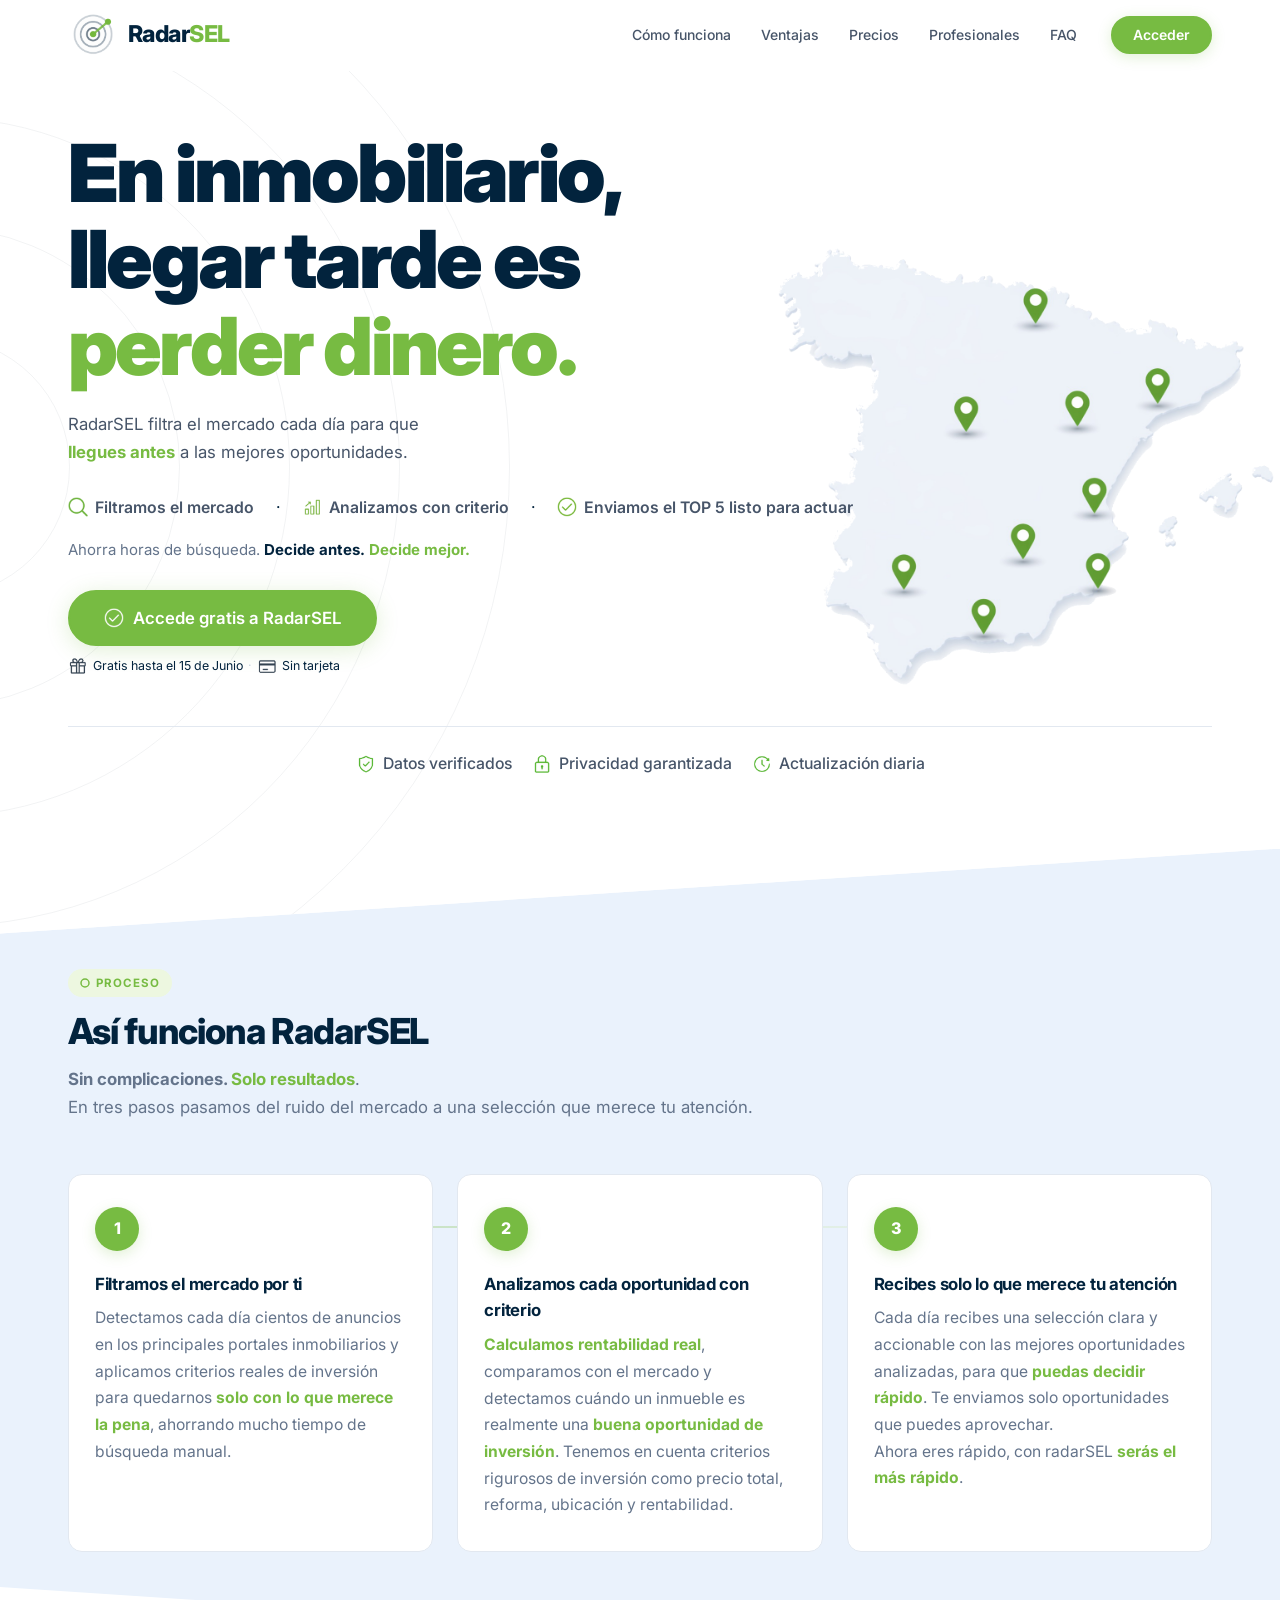
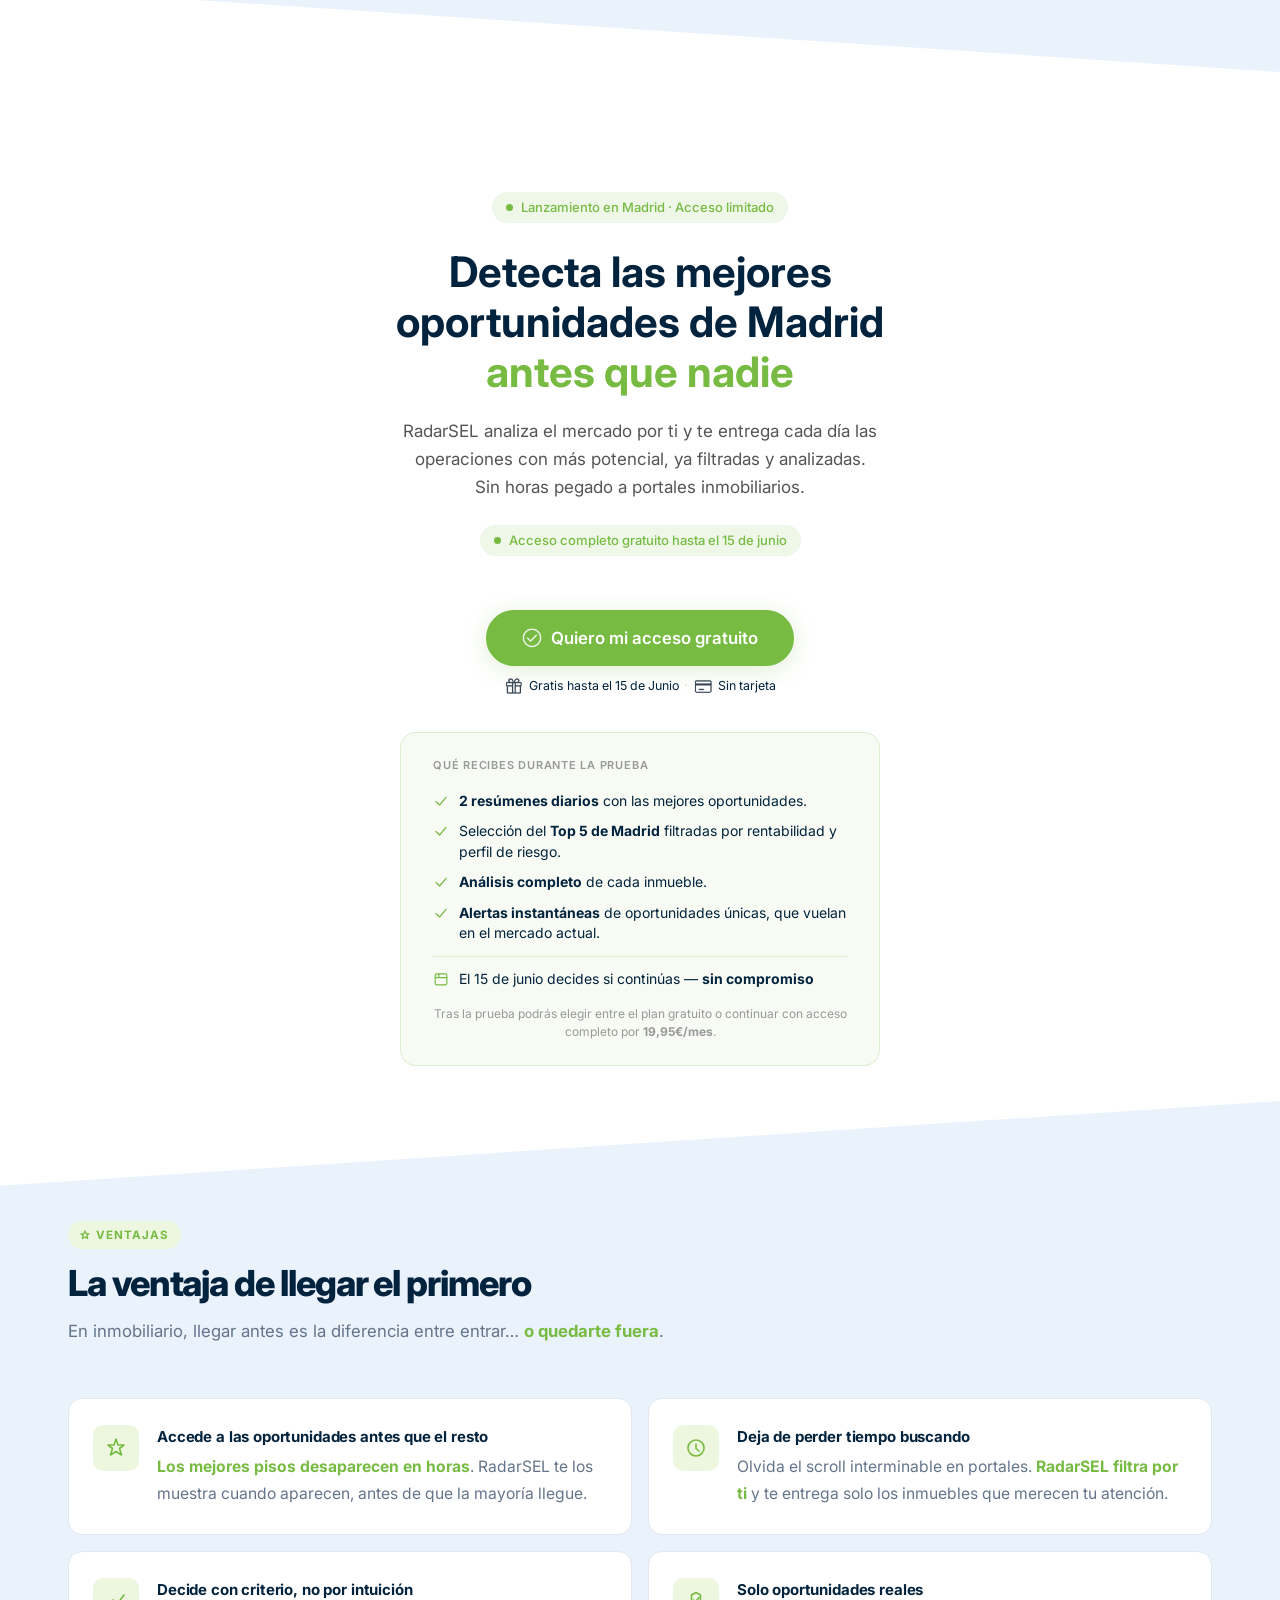
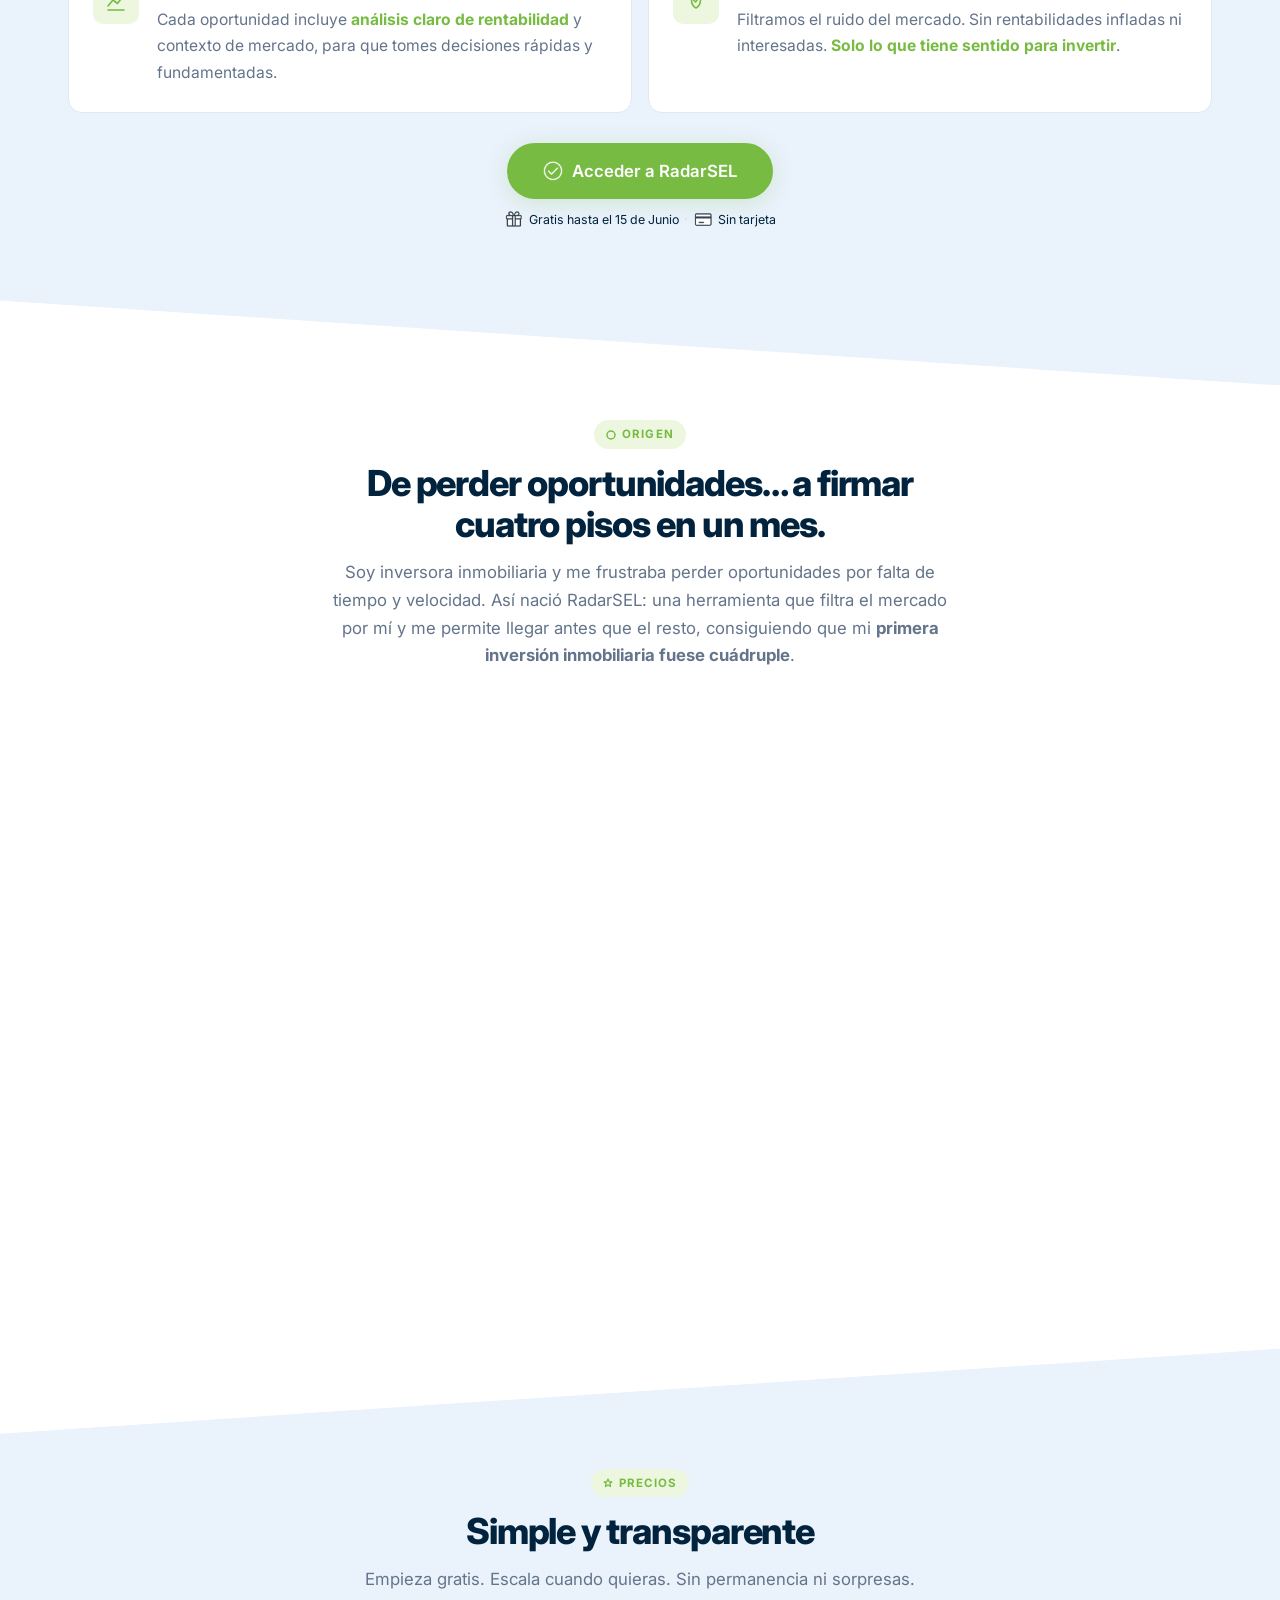
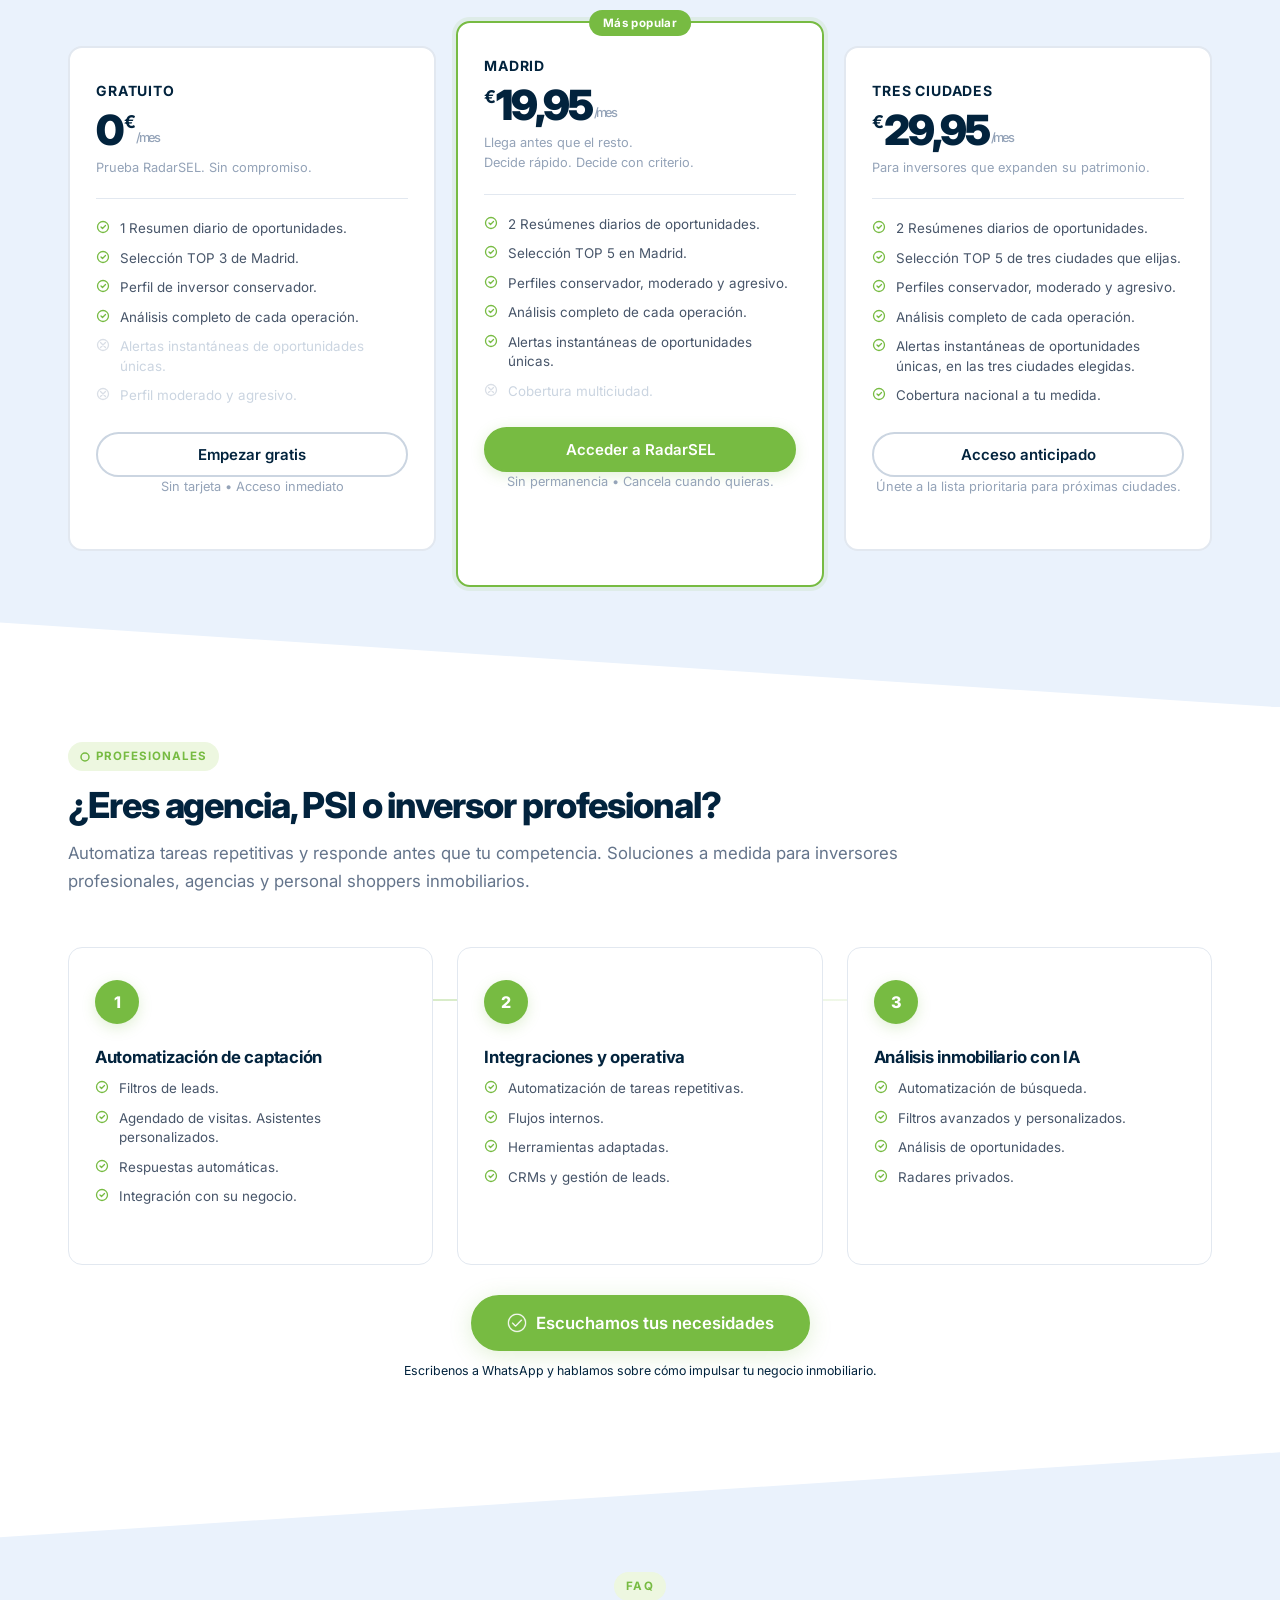
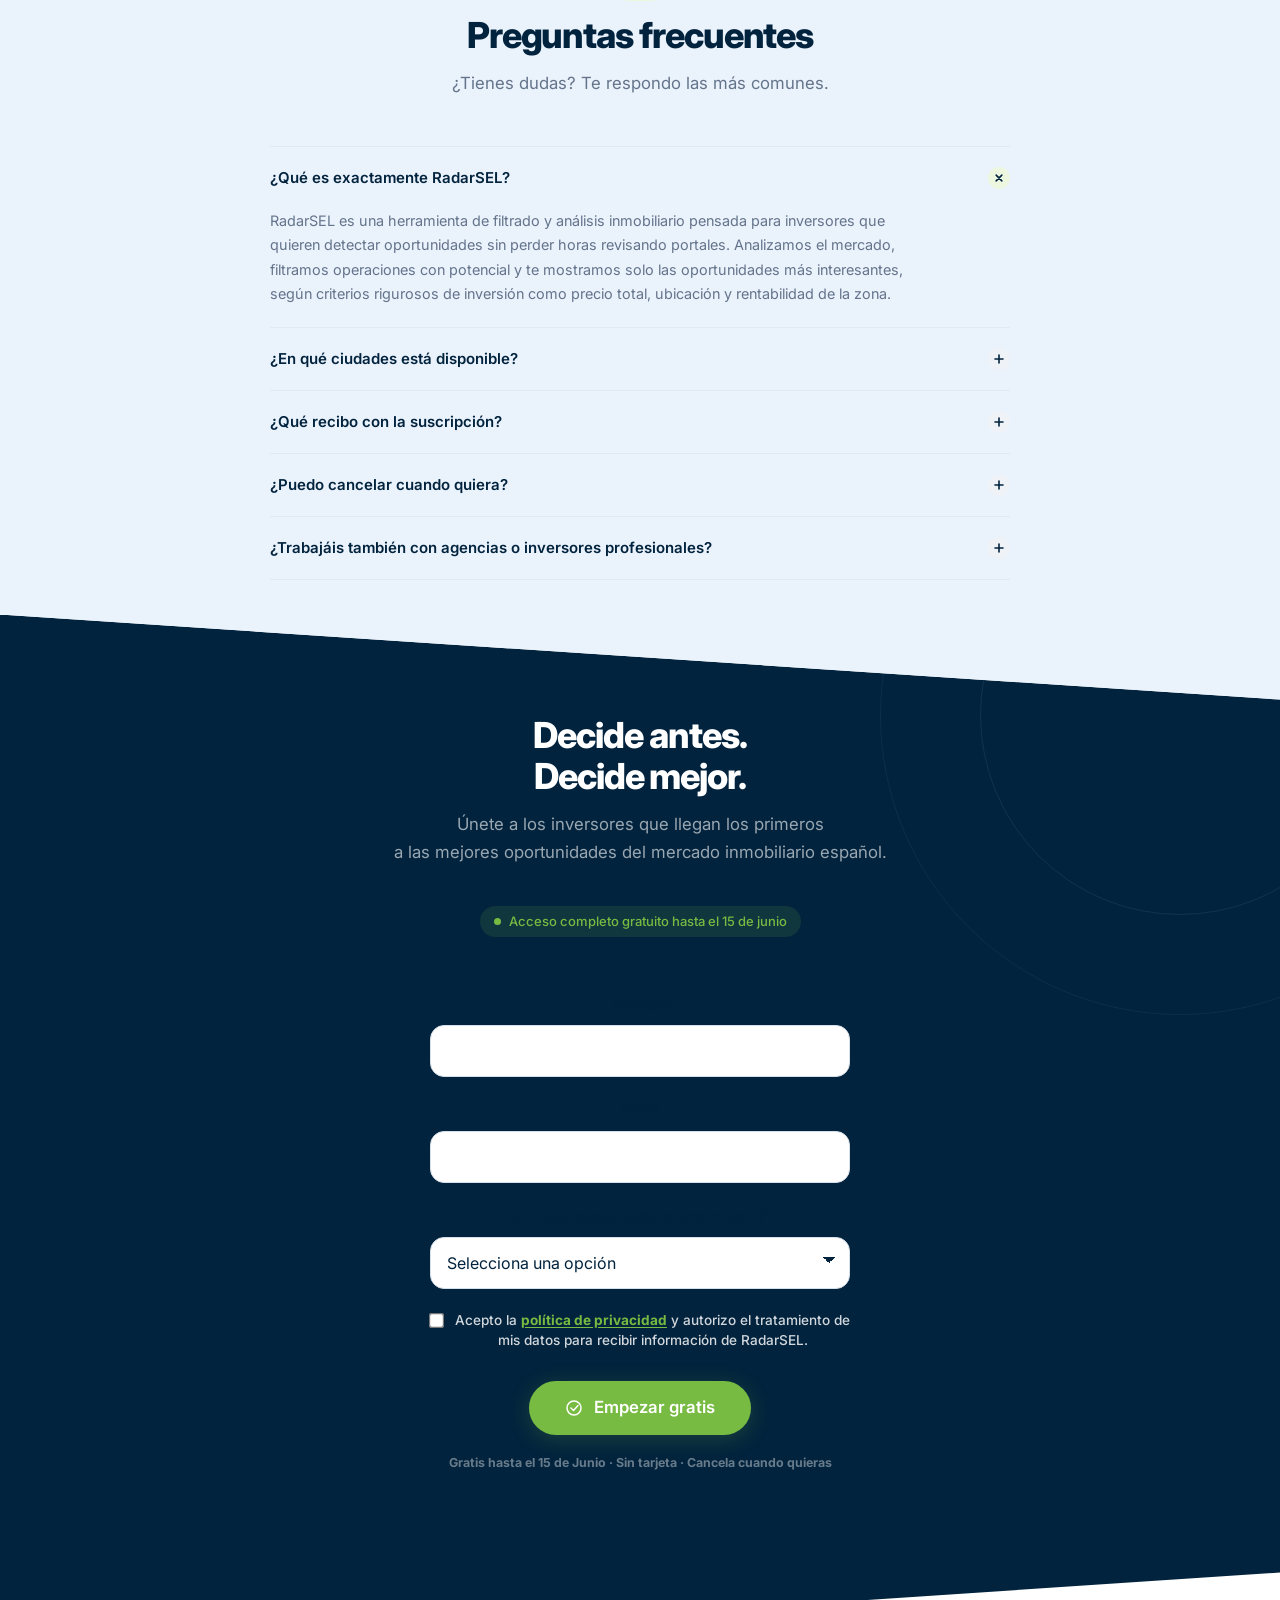
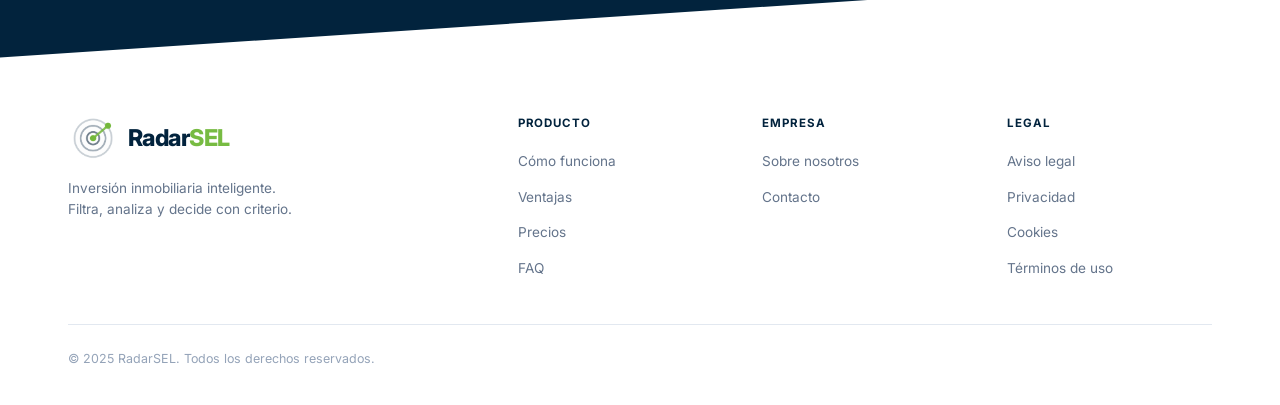
==== commit d33240ce: "DGPR boton" ====
--- a/index.html
+++ b/index.html
@@ -916,8 +916,8 @@
 													<input type="email" name="email" id="email" value="" />
 												</div>
 												<div class="col-12">
-													<label for="estado">¿En qué punto estás ahora mismo?</label>
-													<select name="estado" id="estado">
+													<label for="fase_inversor">¿En qué punto estás ahora mismo?</label>
+													<select name="fase_inversor" id="fase_inversor">
                             <option value="">Selecciona una opción</option>
                             <option value="aprendiendo">
                             Estoy aprendiendo sobre inversión inmobiliaria
@@ -999,7 +999,11 @@
                         <input type="hidden" id="ciudad" name="ciudad" value="madrid">
                         <input type="hidden" id="plan" name="plan" value="radarpro">
                         <input type="hidden" id="origen" name="origen" value="landing">
-                        <input type="hidden" id="gdpr" name="gdpr" value="true">
+
+                        <div class="col-12 gdpr-consent">
+                          <input type="checkbox" id="gdpr" name="gdpr" value="true" required>
+                          <label for="gdpr">Acepto la <a href="privacidad.html" target="_blank" rel="noopener">política de privacidad</a> y autorizo el tratamiento de mis datos para recibir información de RadarSEL.</label>
+                        </div>
 
                         <button type="submit" class="btn btn-primary btn-hero">
                           <svg width="18" height="18" viewBox="0 0 18 18" fill="none" aria-hidden="true">
@@ -1106,7 +1110,7 @@
       fase_inversor: document.getElementById("fase_inversor").value,
       plan: document.getElementById("plan").value,
       origen: document.getElementById("origen").value,
-      gdpr: document.getElementById("gdpr").value
+      gdpr: document.getElementById("gdpr").checked
     };
 
     try {
@@ -1121,7 +1125,9 @@
         }
       );
       const result = await response.json();
-      alert("Formulario enviado correctamente 😄");
+      alert("¡Enhorabuena! Ya estas dentro. Te hemos enviado un email con el acceso a RadarSEL.");
+      // document.getElementById("successMessage").classList.remove("hidden");
+
       console.log(result);
     } catch (error) {
       console.error(error);
@@ -1131,4 +1137,5 @@
 </script>
 
 </body>
+
 </html>
--- a/assets/css/radarsel.css
+++ b/assets/css/radarsel.css
@@ -1097,6 +1097,36 @@
   margin-bottom: 1.5rem;
 }
 
+.gdpr-consent {
+  display: flex;
+  align-items: flex-start;
+  gap: 0.75rem;
+  font-size: 0.85rem;
+  line-height: 1.45;
+}
+
+.gdpr-consent input[type="checkbox"] {
+  flex: 0 0 auto;
+  margin: 0.2rem 0 0;
+}
+
+.gdpr-consent label {
+  margin: 0;
+  font-size: inherit;
+  font-weight: 500;
+}
+
+.gdpr-consent a {
+  color: #77BB42;
+  font-weight: 700;
+  text-decoration: underline;
+  text-underline-offset: 2px;
+}
+
+#cta-final .gdpr-consent label {
+  color: rgba(255,255,255,0.82);
+}
+
 /* Botón */
 form .btn-hero {
   margin-top: 0.5rem;
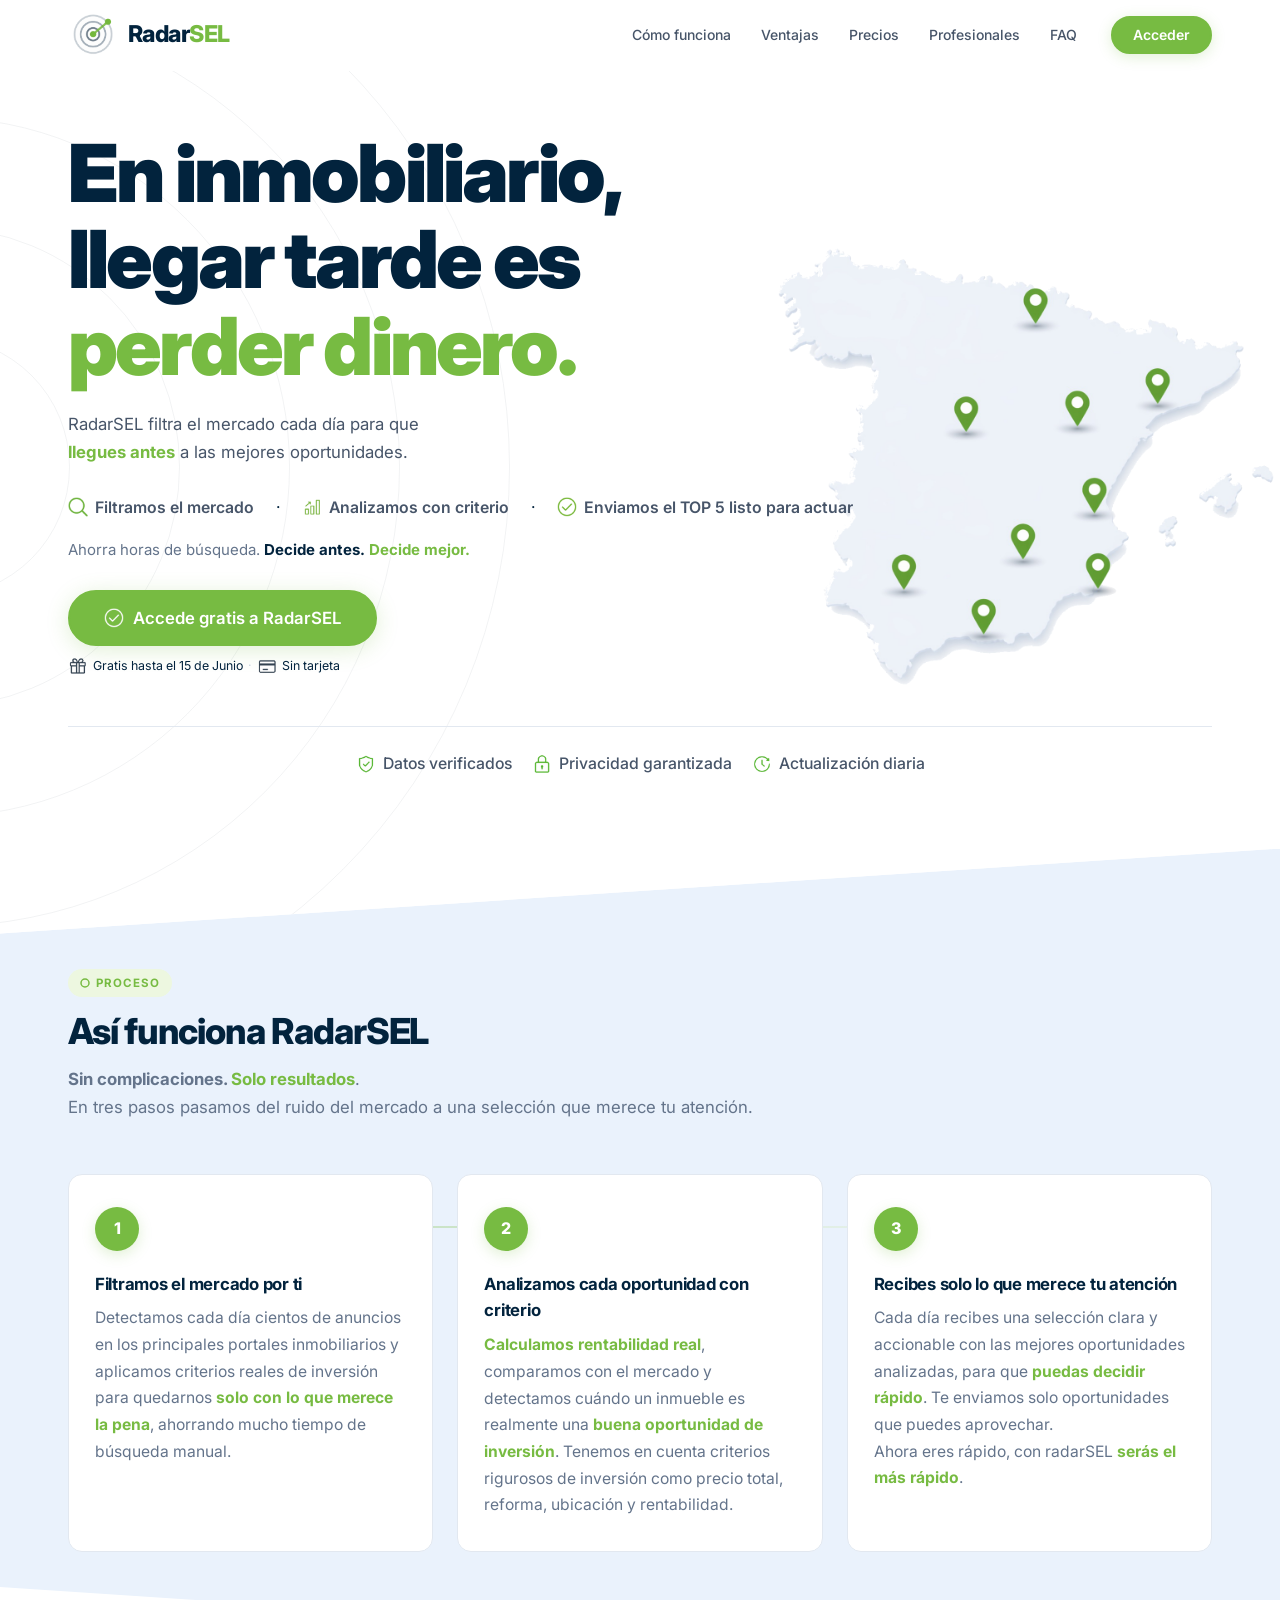
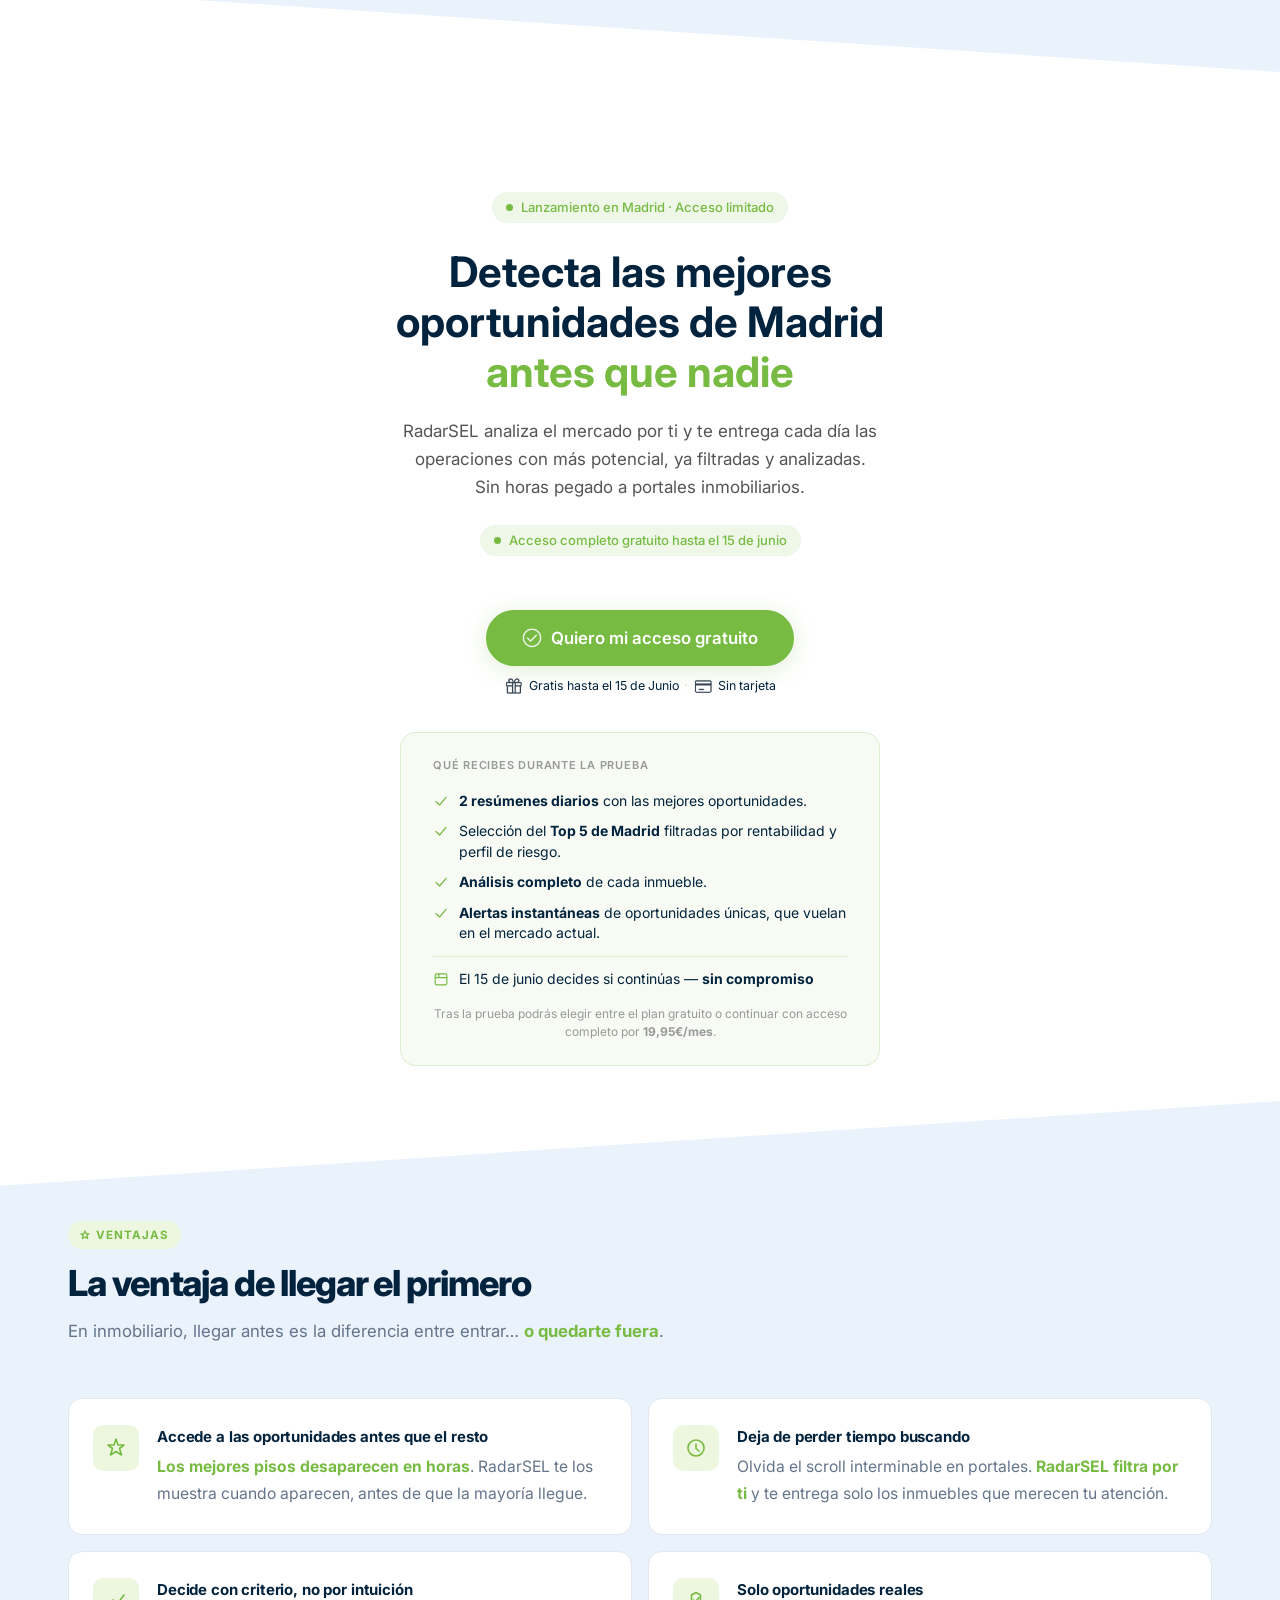
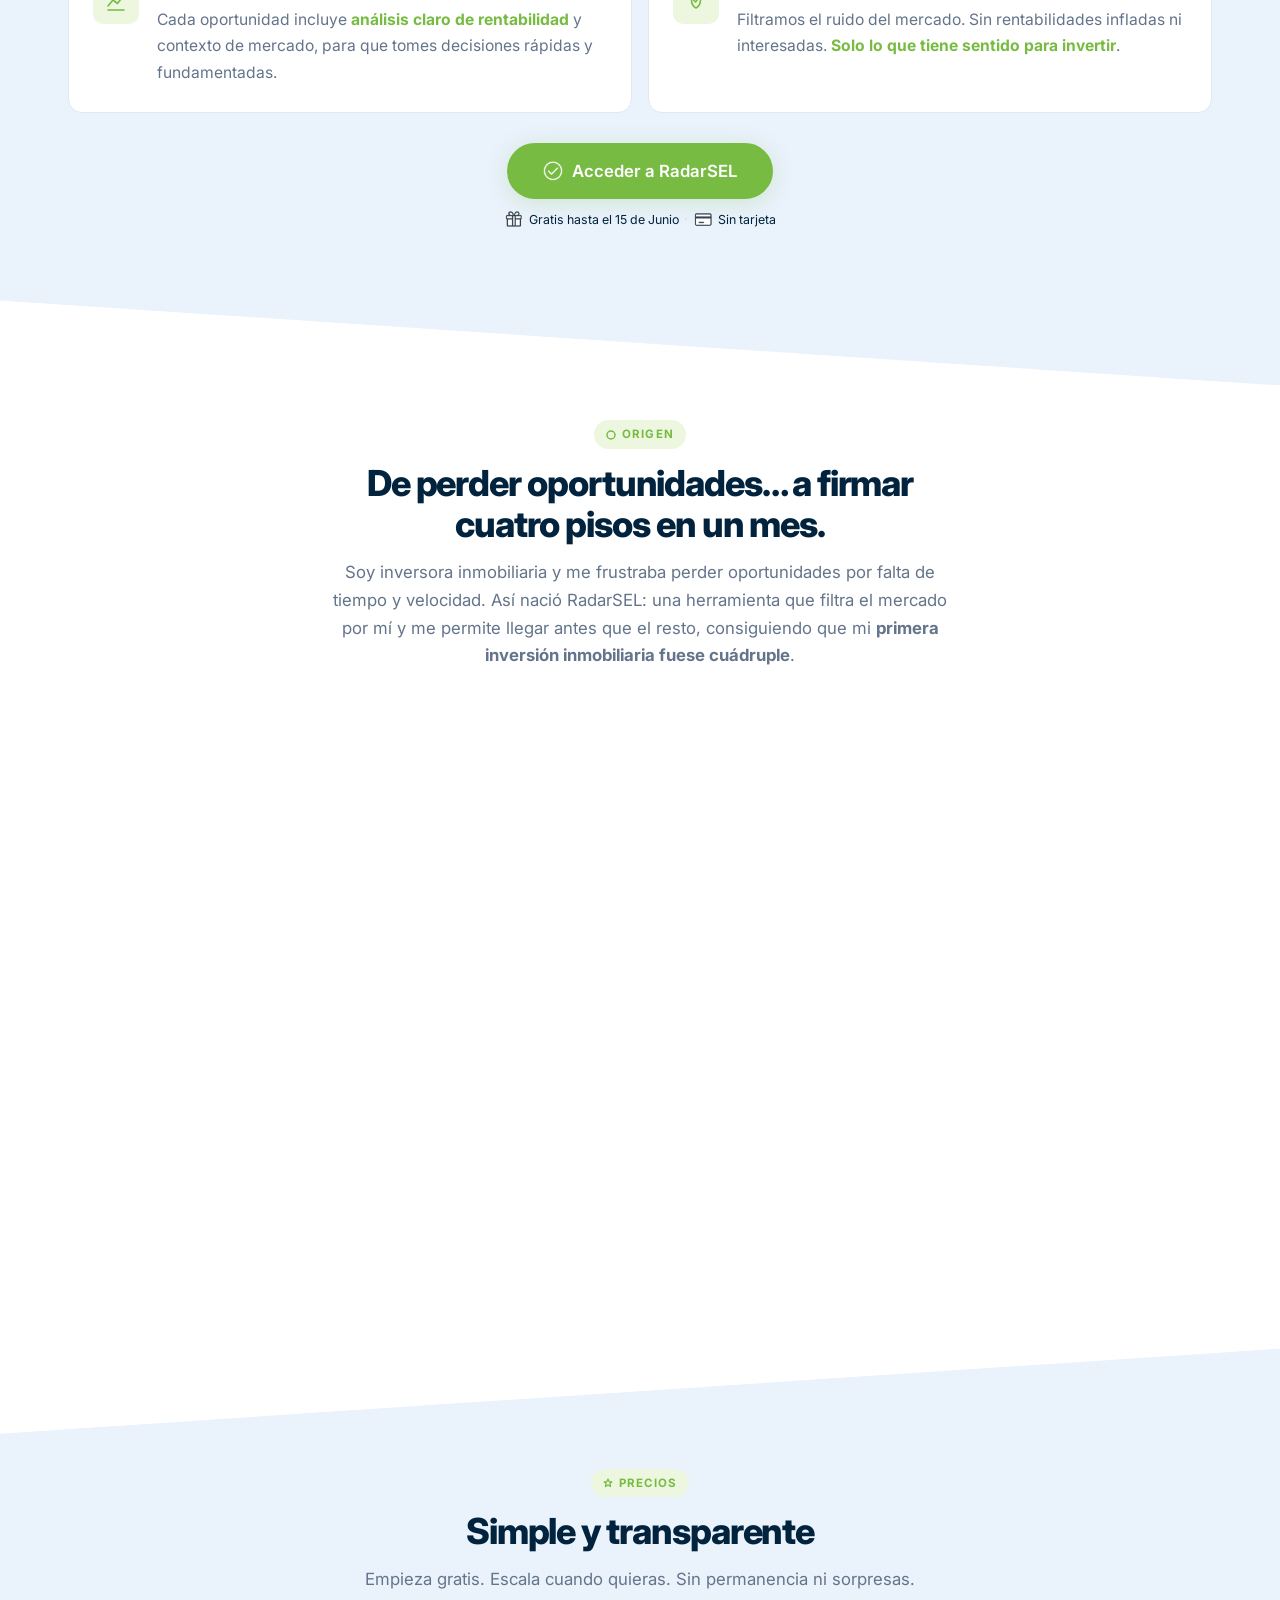
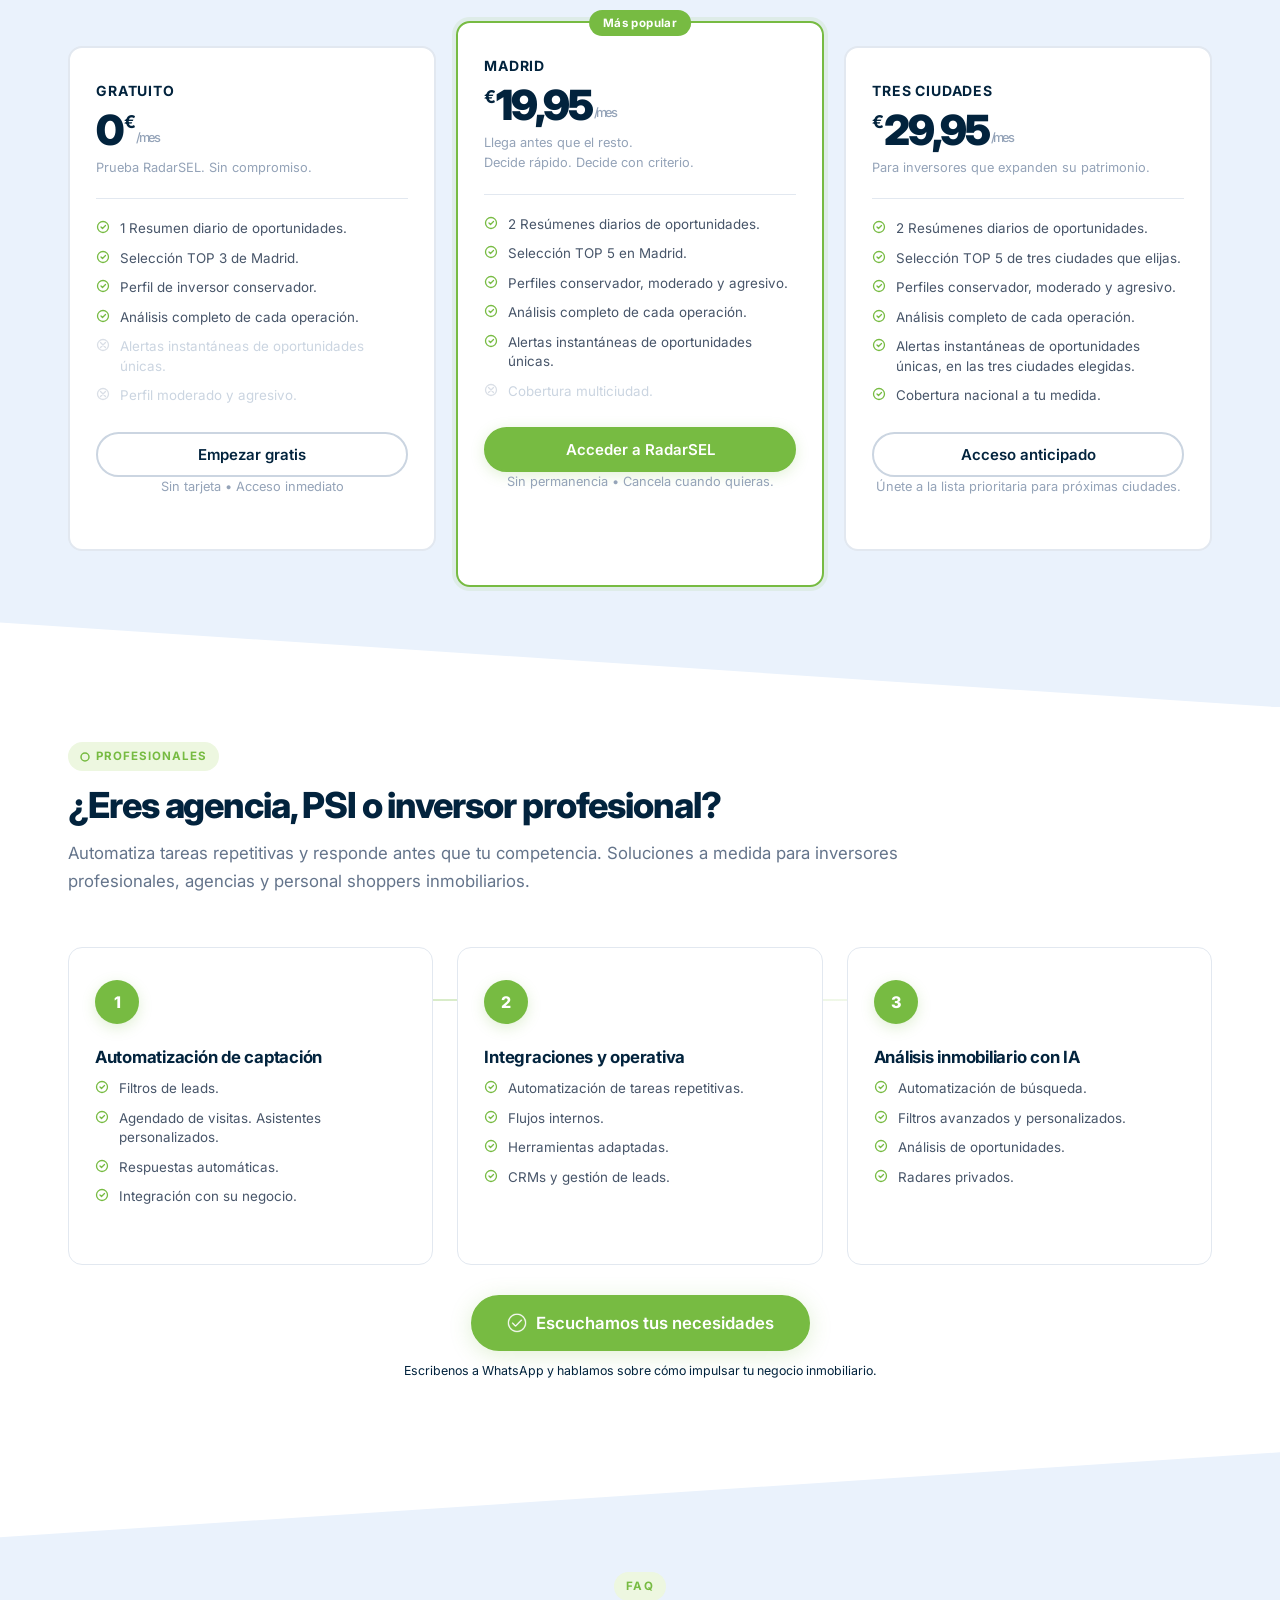
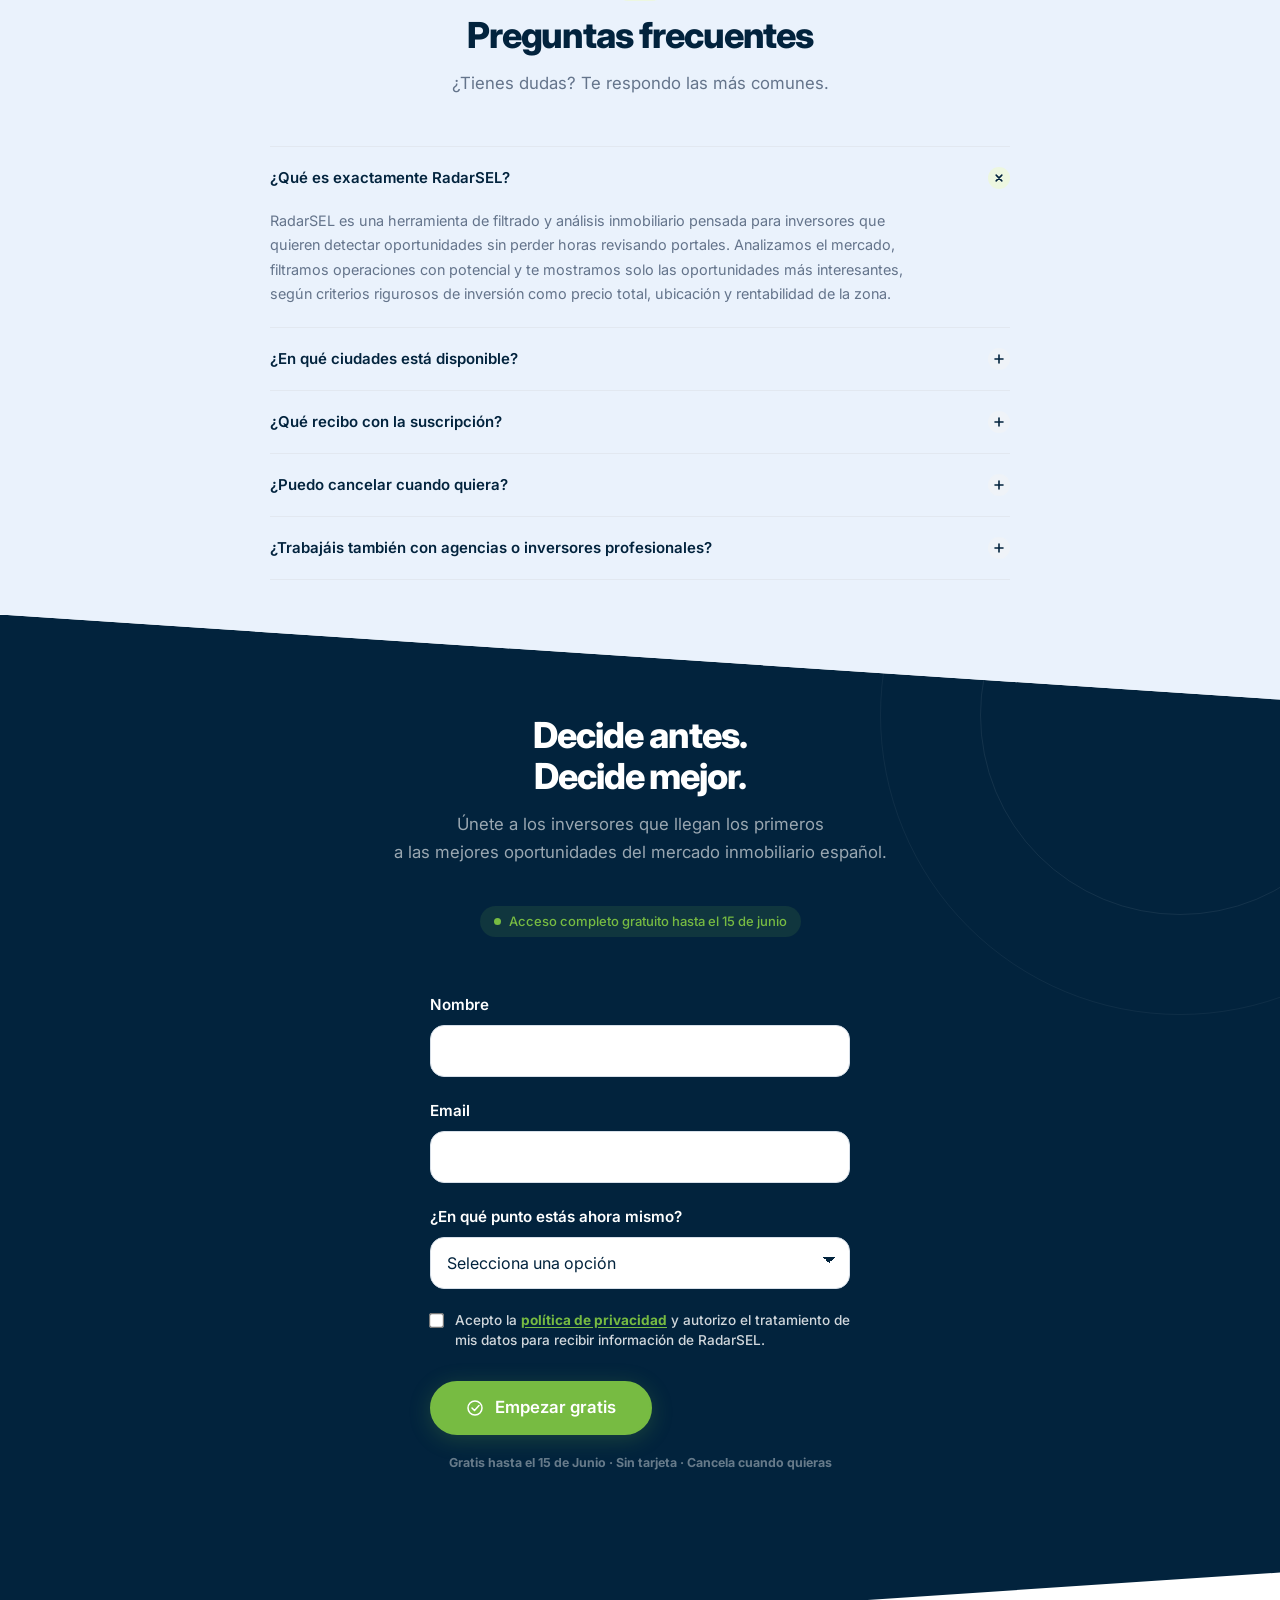
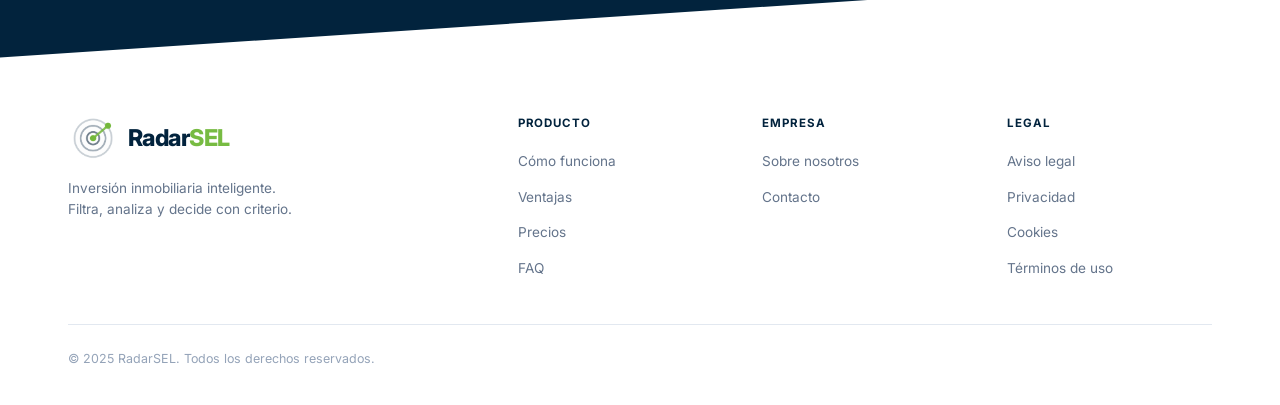
==== commit f91e99c5: "tracking y menu ok tracking y menu ok" ====
--- a/index.html
+++ b/index.html
@@ -46,6 +46,12 @@
     </button>
 
   </div>
+
+<!-- Overtracking Pixel Code -->
+<script defer src="https://cdn.overtracking.com/t/tn4eQBf80EprVfjad/"></script>
+<!-- End Overtracking Pixel Code -->
+
+
 </header>
 
 <!-- Mobile menu -->
--- a/assets/css/radarsel.css
+++ b/assets/css/radarsel.css
@@ -586,6 +586,10 @@
   margin-bottom: 5px;
   letter-spacing: -0.01em;
 }
+.adv-body {
+  min-width: 0;
+}
+
 .adv-body p { 
   font-size: 0.98rem;
   color: var(--gray-500);
@@ -1021,6 +1025,7 @@
 
 form {
   margin-top: 2rem;
+  width: 100%;
   max-width: 420px;
 }
 
@@ -1123,9 +1128,23 @@
   text-underline-offset: 2px;
 }
 
+#cta-final form {
+  text-align: left;
+}
+
+#cta-final form label {
+  color: #FFFFFF;
+  text-align: left;
+}
+
+#cta-final .gdpr-consent {
+  justify-content: flex-start;
+}
+
 #cta-final .gdpr-consent label {
   color: rgba(255,255,255,0.82);
 }
+
 
 /* Botón */
 form .btn-hero {
@@ -1137,6 +1156,34 @@
 
 /* Responsive */
 @media screen and (max-width: 768px) {
+
+  .contact-grid {
+    max-width: 520px;
+  }
+
+  .contact-grid .adv-card {
+    flex-direction: column;
+    padding: 22px 18px;
+  }
+
+  .contact-grid .adv-body,
+  .contact-grid form,
+  .contact-grid .btn-hero {
+    width: 100%;
+    max-width: none;
+  }
+
+  .contact-grid .adv-body p,
+  .contact-grid .gdpr-consent label {
+    overflow-wrap: anywhere;
+  }
+
+  .contact-grid .btn-hero {
+    justify-content: center;
+    white-space: normal;
+    text-align: center;
+    padding: 14px 18px !important;
+  }
 
   form input[type="text"],
   form input[type="email"],
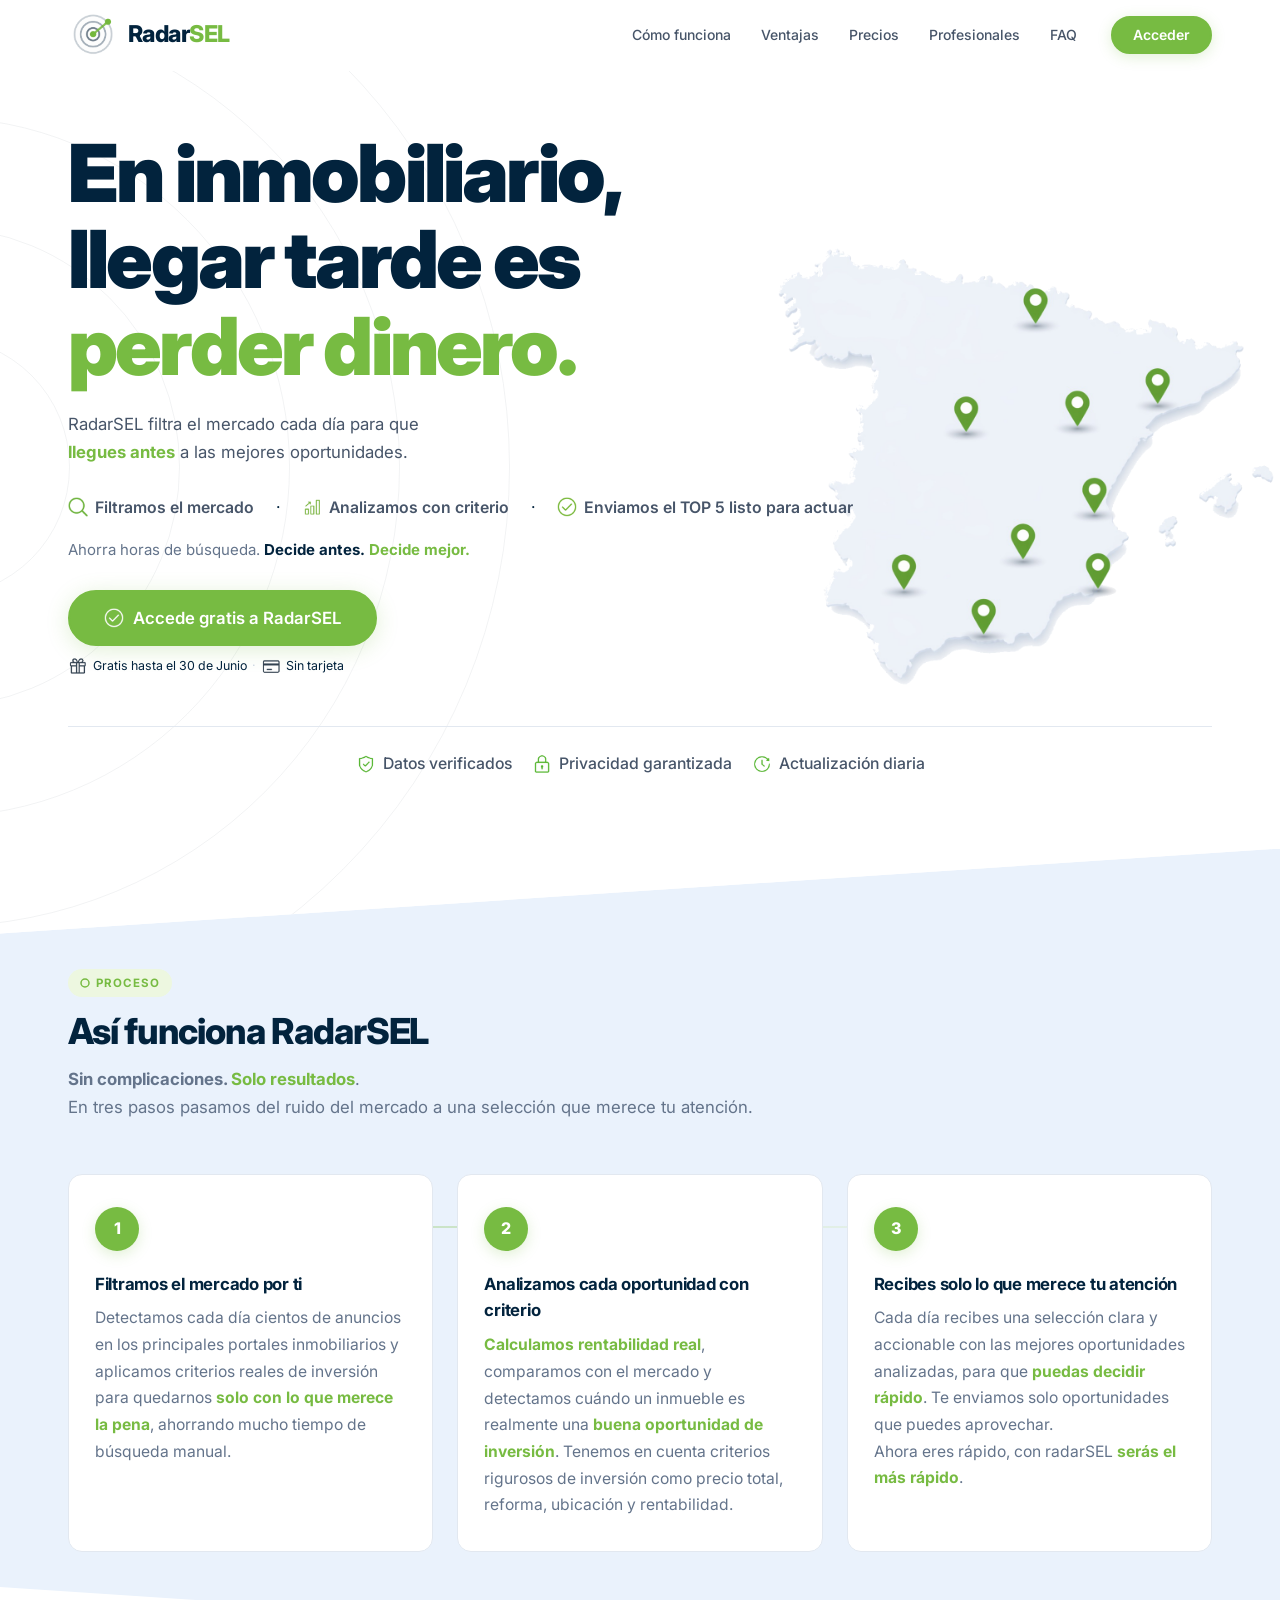
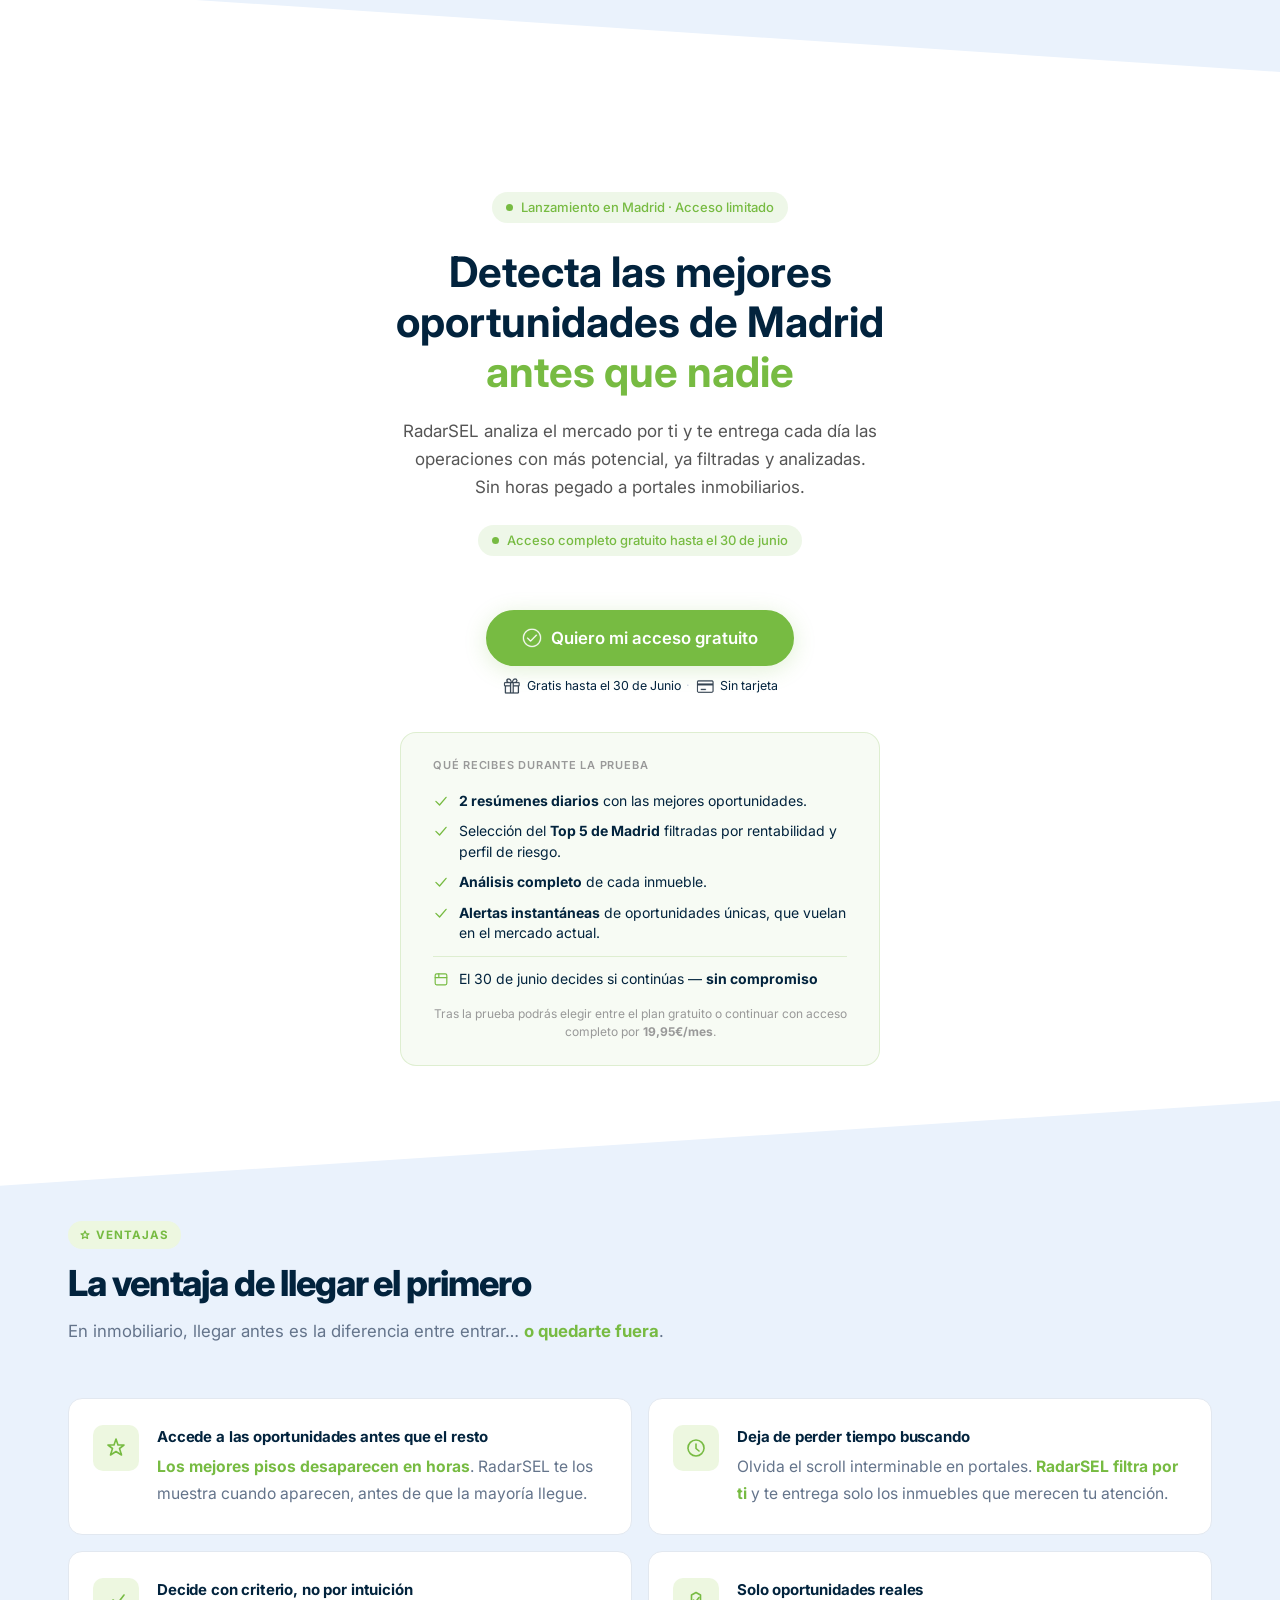
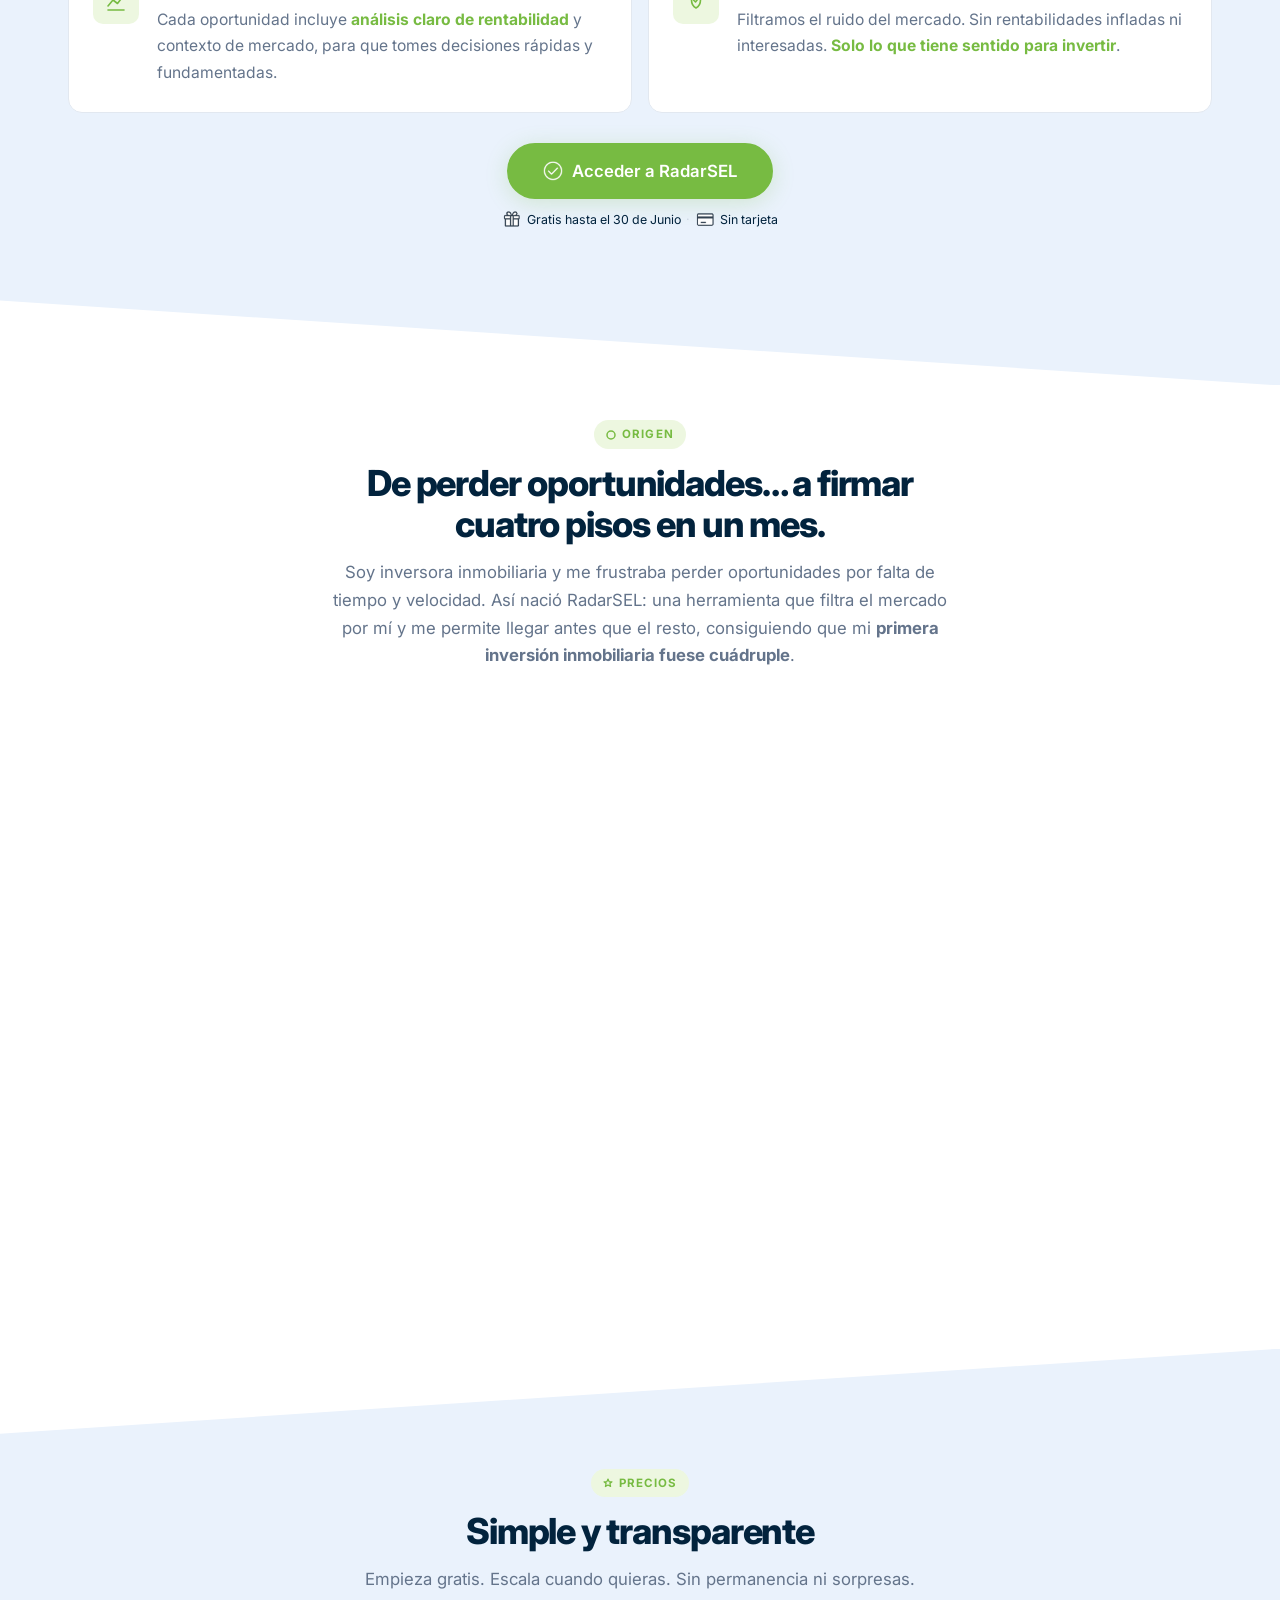
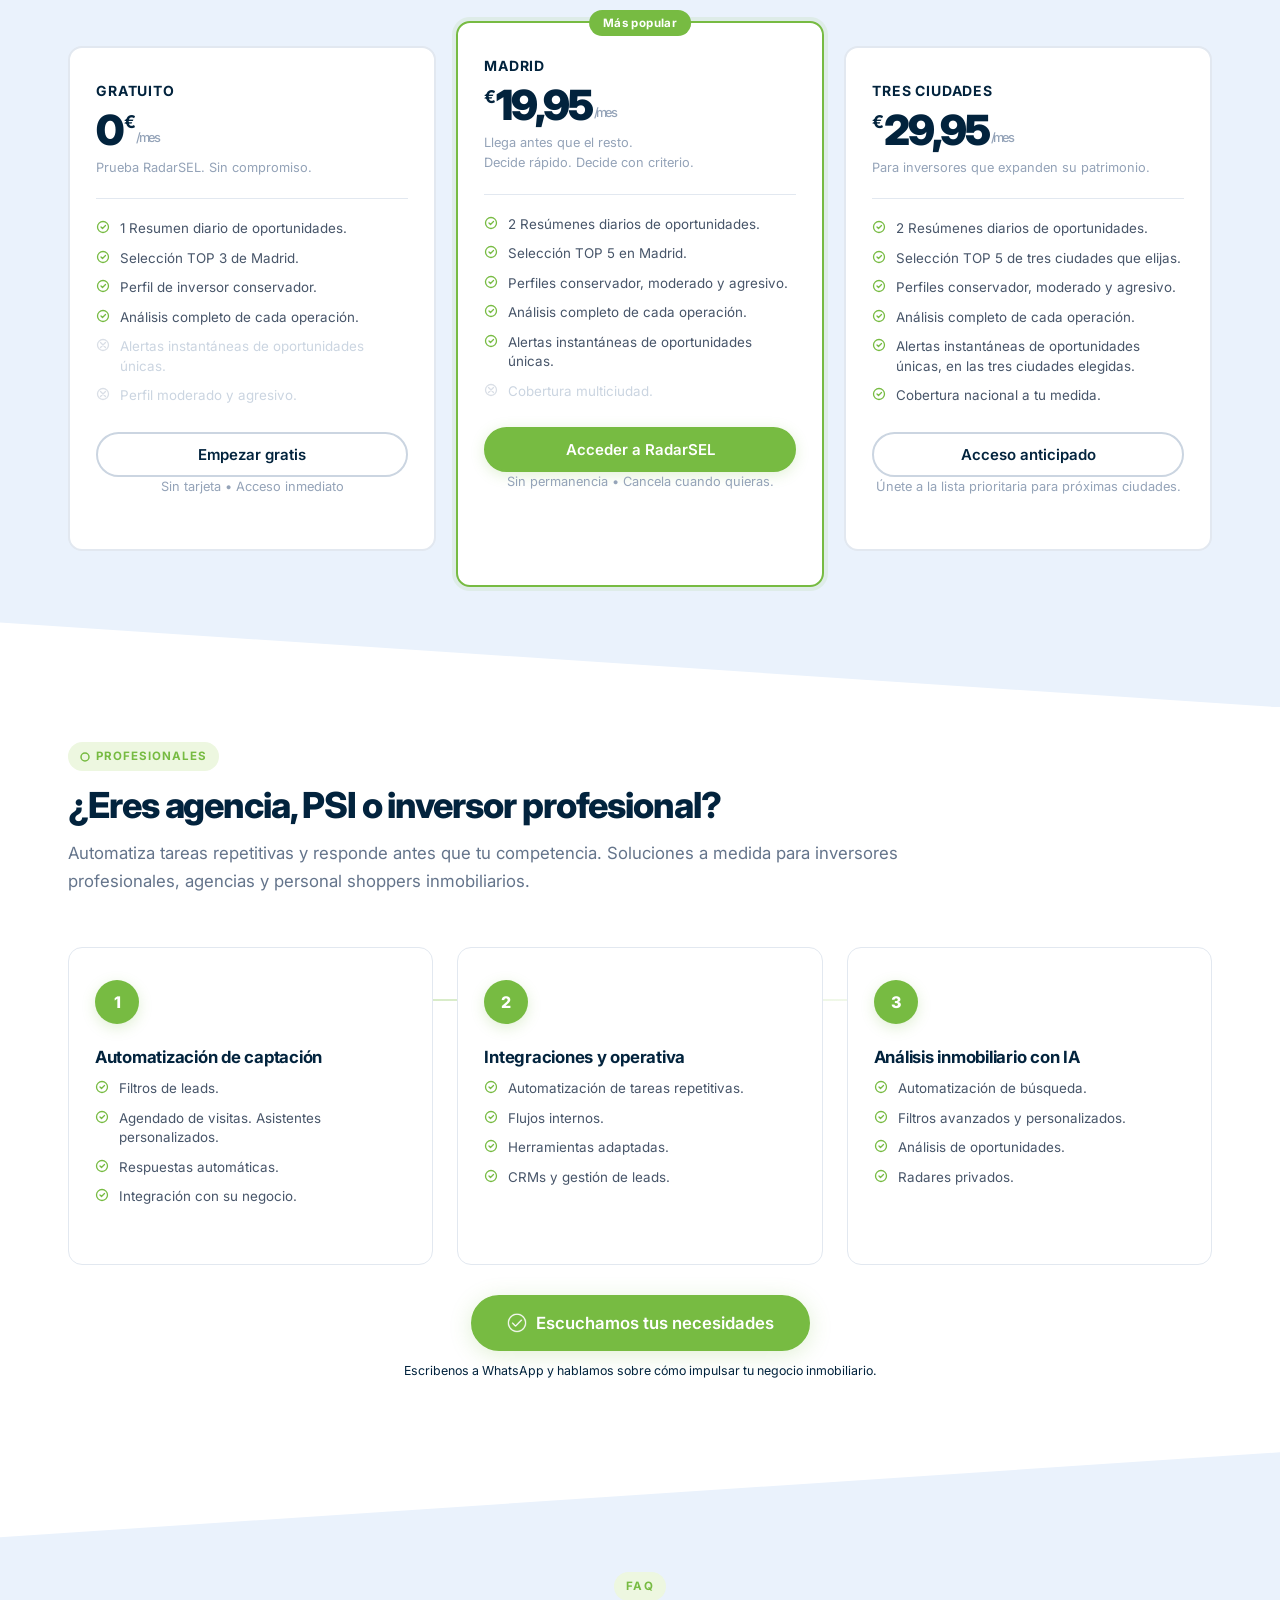
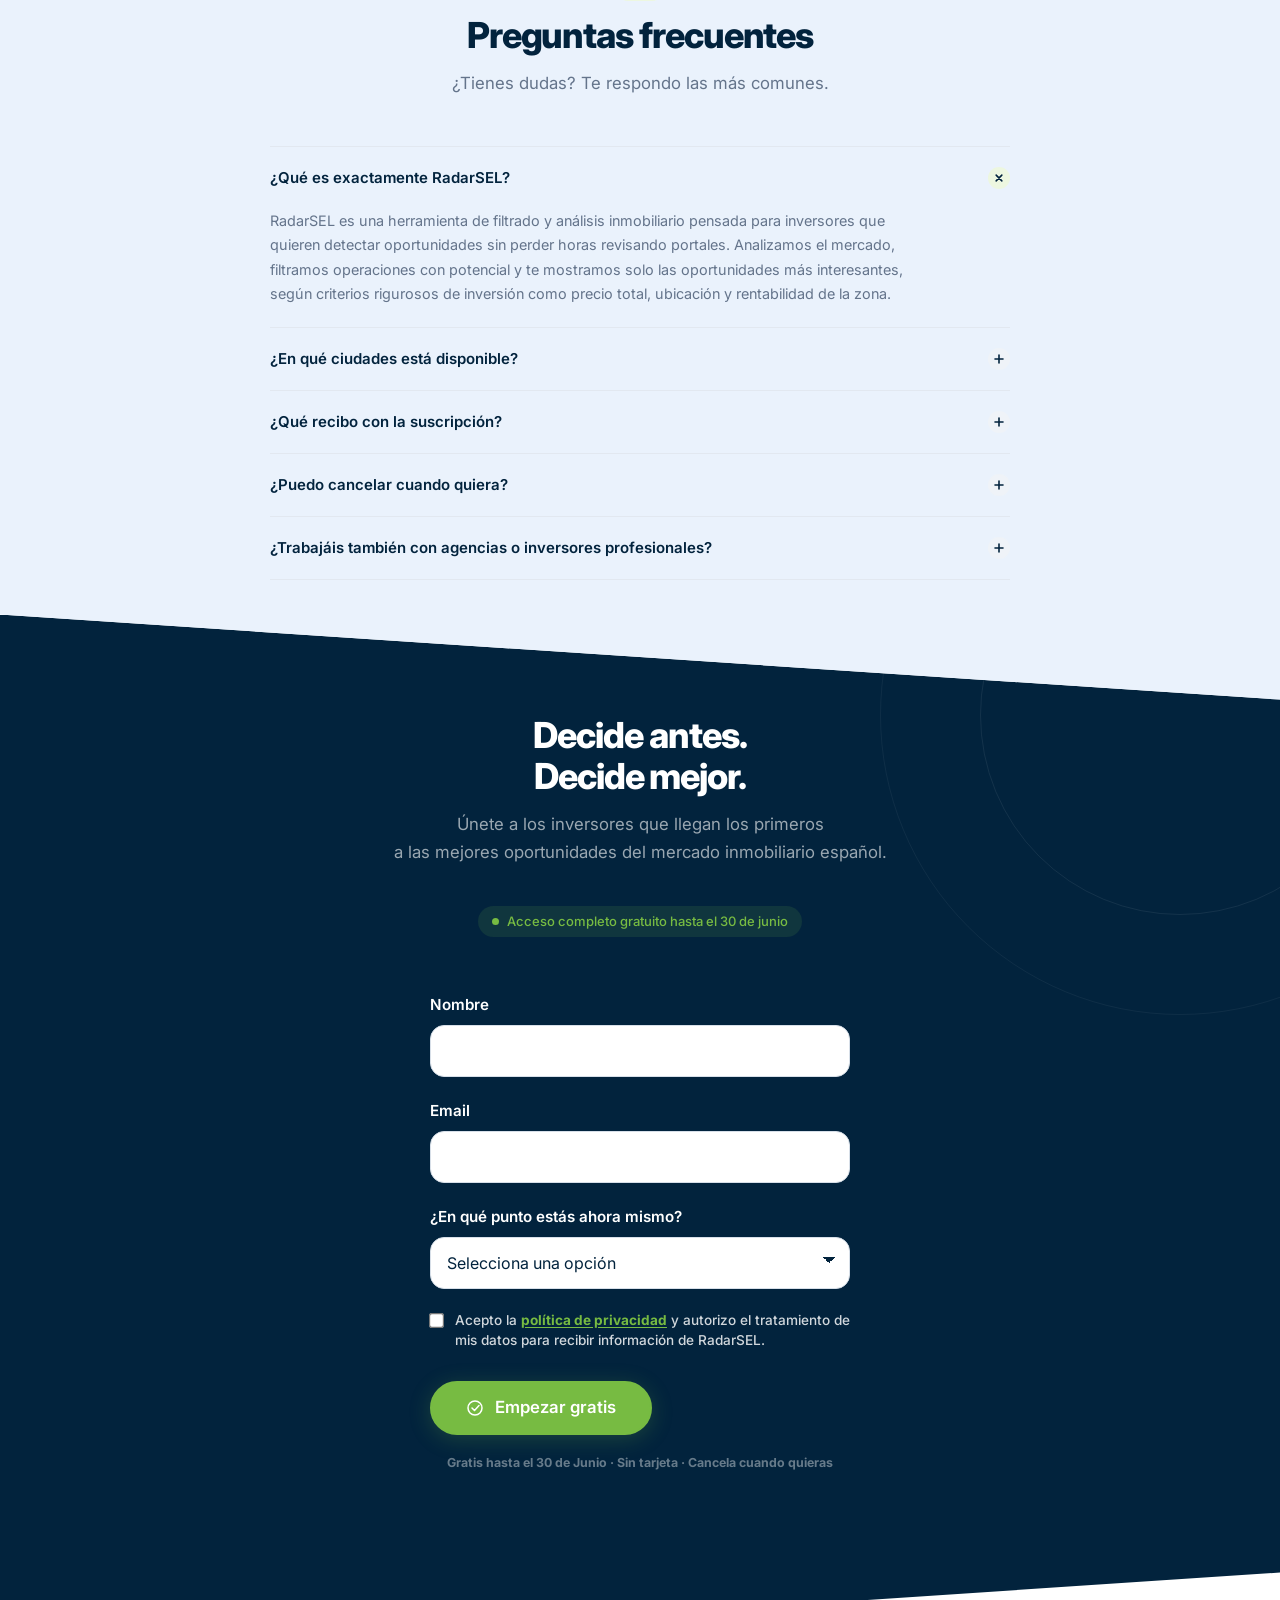
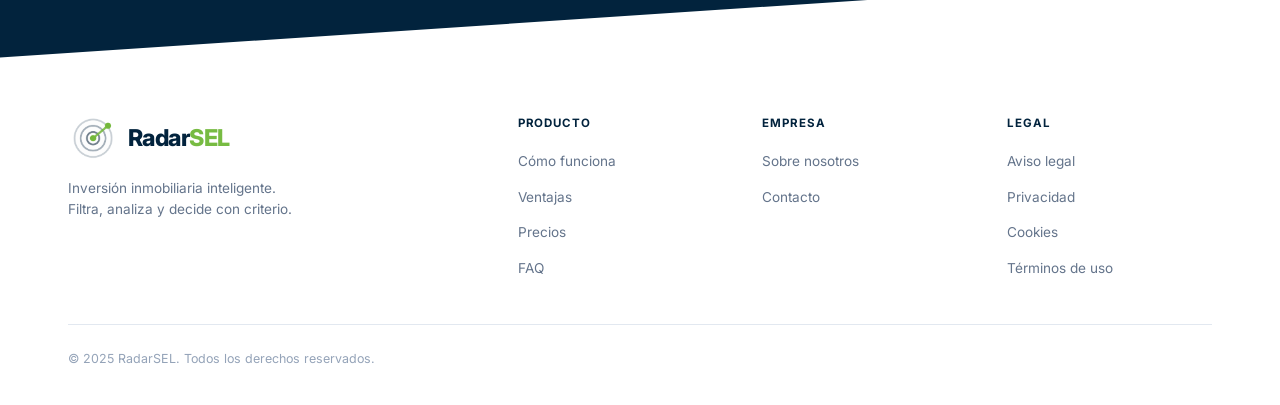
==== commit 54cbfffe: "nueva fecha limite" ====
--- a/index.html
+++ b/index.html
@@ -124,7 +124,7 @@
         </a>
         <p class="microcopy">
           <img src="images/radar/regalo.png" alt="filtramos" class="logo-icon">
-          Gratis hasta el 15 de Junio
+          Gratis hasta el 30 de Junio
           <span class="sep">·</span>
           <img src="images/radar/tarjeta.png" alt="filtramos" class="logo-icon">
           Sin tarjeta
@@ -237,7 +237,7 @@
 
     <div class="launch-badge fade-up">
       <span class="launch-dot" aria-hidden="true"></span>
-      Acceso completo gratuito hasta el 15 de junio
+      Acceso completo gratuito hasta el 30 de junio
     </div>
 
     <!-- CTA -->
@@ -248,7 +248,7 @@
         </a>
         <p class="microcopy">
           <img src="images/radar/regalo.png" alt="filtramos" class="logo-icon">
-          Gratis hasta el 15 de Junio
+          Gratis hasta el 30 de Junio
           <span class="sep">·</span>
           <img src="images/radar/tarjeta.png" alt="filtramos" class="logo-icon">
           Sin tarjeta
@@ -287,7 +287,7 @@
             <rect x="3" y="4" width="16" height="15" rx="2" stroke="#77BB42" stroke-width="1.6"/>
             <path d="M3 9H19M8 4V9" stroke="#77BB42" stroke-width="1.6" stroke-linecap="round"/>
           </svg>
-          <span>El 15 de junio decides si continúas — <strong>sin compromiso</strong></span>
+          <span>El 30 de junio decides si continúas — <strong>sin compromiso</strong></span>
         </li>
       </ul>
       <p class="hero-launch-after-trial">
@@ -377,7 +377,7 @@
         </a>
         <p class="microcopy">
           <img src="images/radar/regalo.png" alt="filtramos" class="logo-icon">
-          Gratis hasta el 15 de Junio
+          Gratis hasta el 30 de Junio
           <span class="sep">·</span>
           <img src="images/radar/tarjeta.png" alt="filtramos" class="logo-icon">
           Sin tarjeta
@@ -407,7 +407,8 @@
 
     <!-- Video -->
   <div class="video-wrapper">
-    <iframe src="https://www.youtube.com/embed/VIDEO_ID" title="Origen de RadarSEL" frameborder="0" allowfullscreen>
+    </iframe>
+        <iframe src="https://www.youtube.com/embed/qpmDxj18cjA" title="Origen de RadarSEL" frameborder="0" allowfullscreen>
     </iframe>
   </div>
 
@@ -906,7 +907,7 @@
 
     <div class="launch-badge fade-up">
       <span class="launch-dot" aria-hidden="true"></span>
-      Acceso completo gratuito hasta el 15 de junio
+      Acceso completo gratuito hasta el 30 de junio
     </div>
 
     <div class="cta-final-actions fade-up delay-2">
@@ -1024,7 +1025,7 @@
 										</form>
 
     </div>
-    <p style="margin-top:18px;font-size:0.775rem;color:rgba(255,255,255,0.4);"><strong>Gratis hasta el 15 de Junio · Sin tarjeta · Cancela cuando quieras</strong></p>
+    <p style="margin-top:18px;font-size:0.775rem;color:rgba(255,255,255,0.4);"><strong>Gratis hasta el 30 de Junio · Sin tarjeta · Cancela cuando quieras</strong></p>
   </div>
 </section>
 
--- a/assets/css/radarsel.css
+++ b/assets/css/radarsel.css
@@ -1145,7 +1145,6 @@
   color: rgba(255,255,255,0.82);
 }
 
-
 /* Botón */
 form .btn-hero {
   margin-top: 0.5rem;
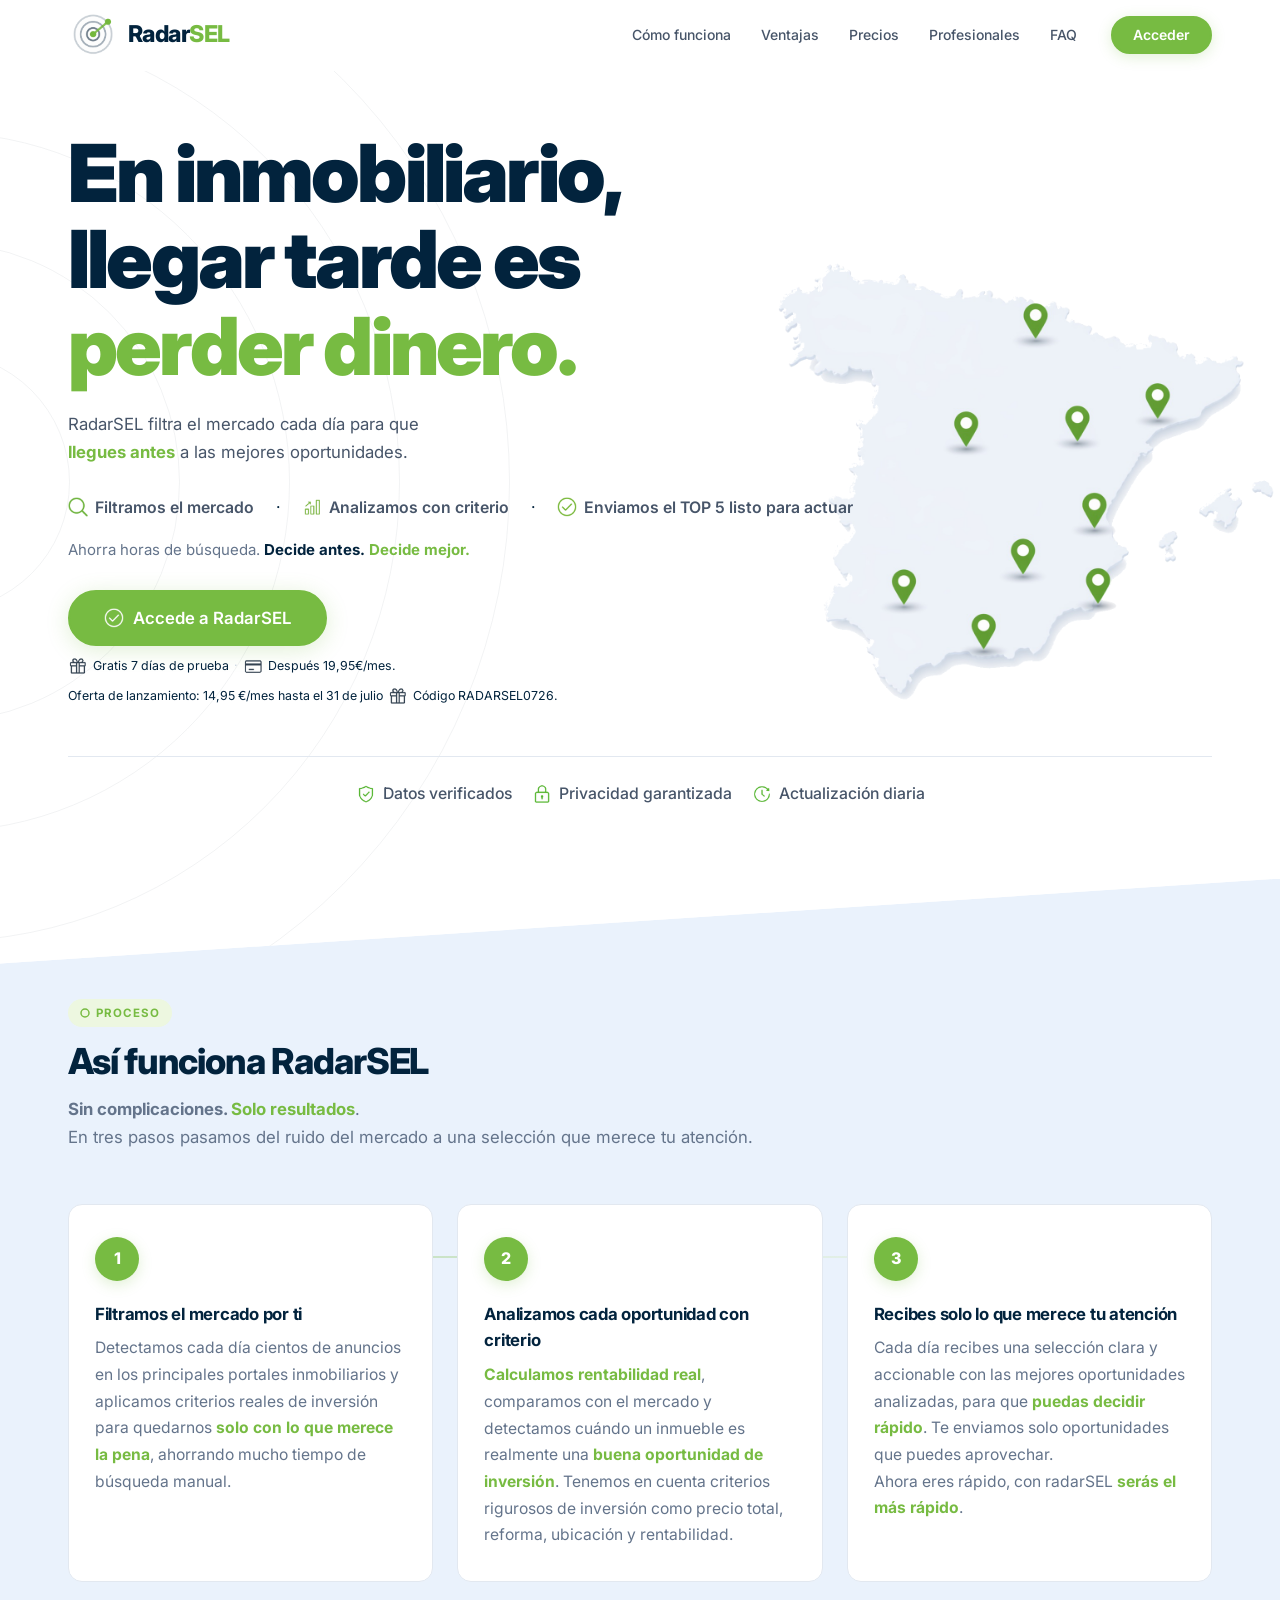
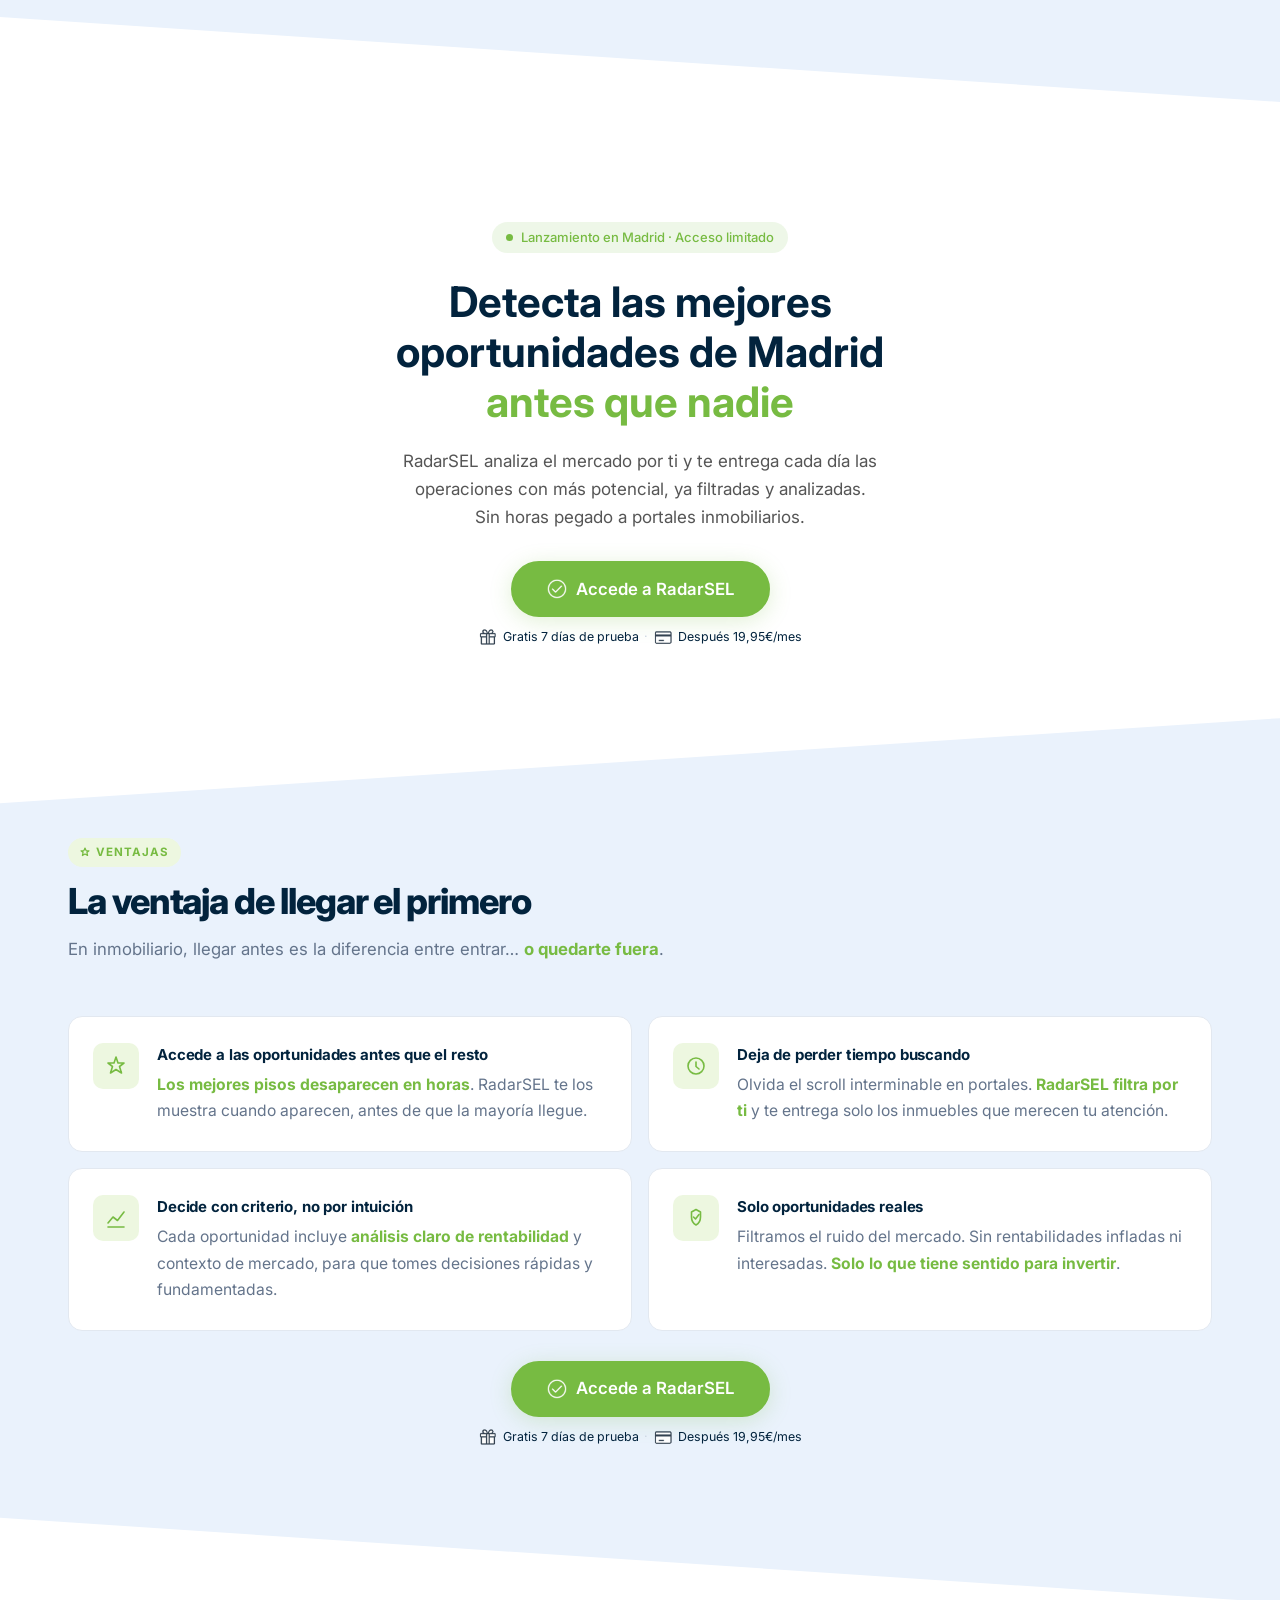
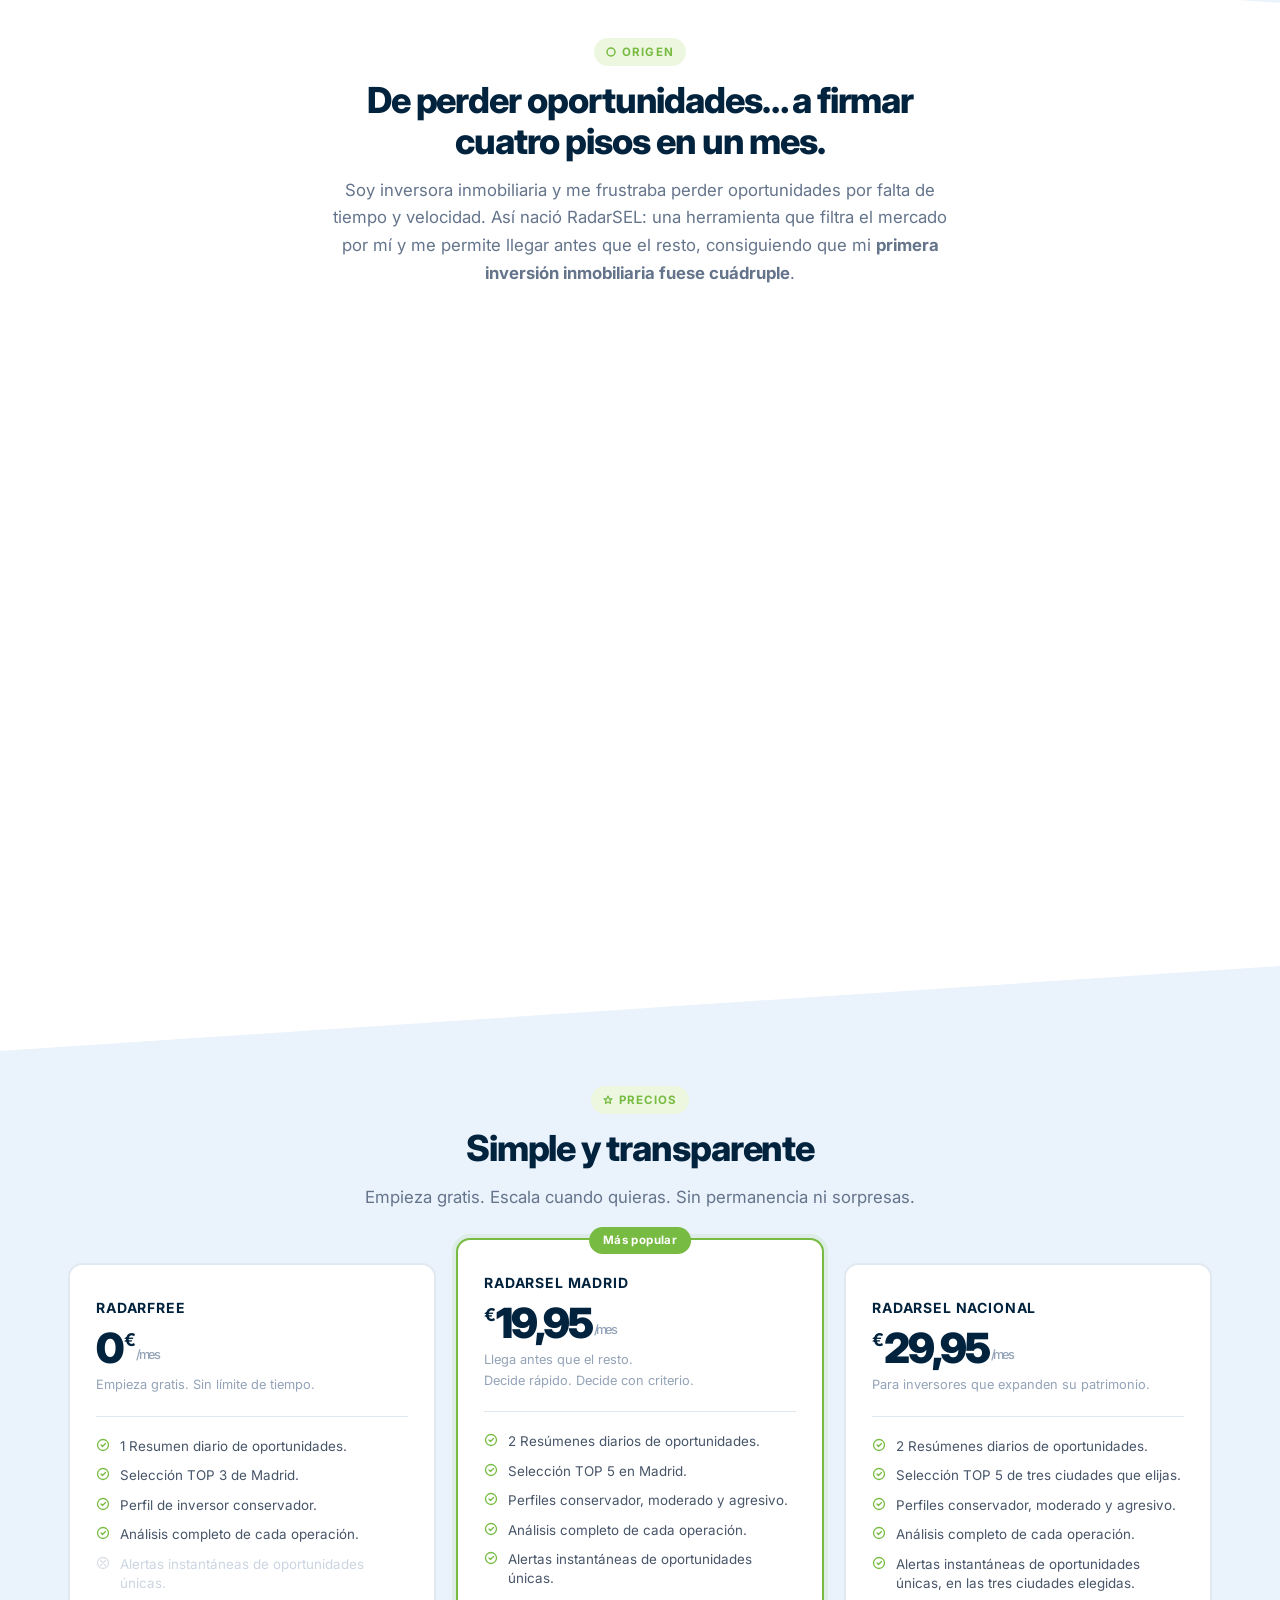
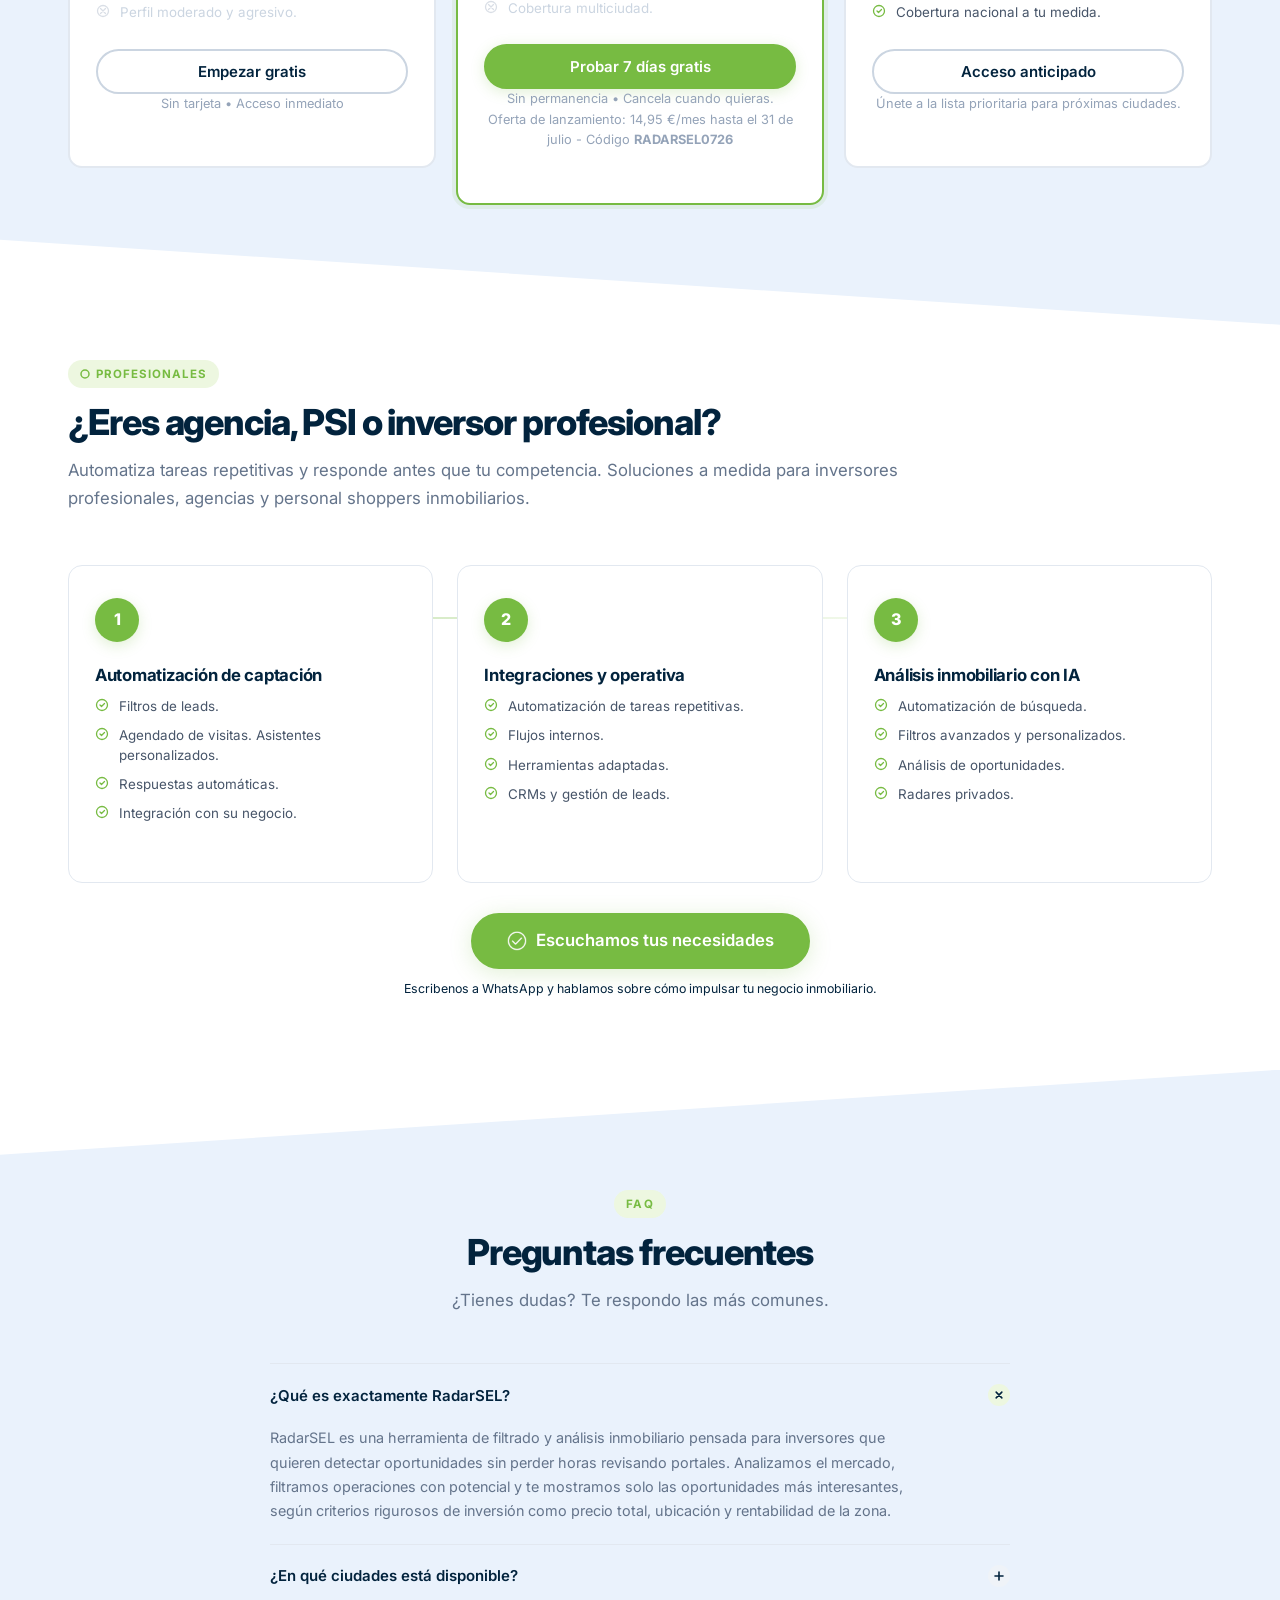
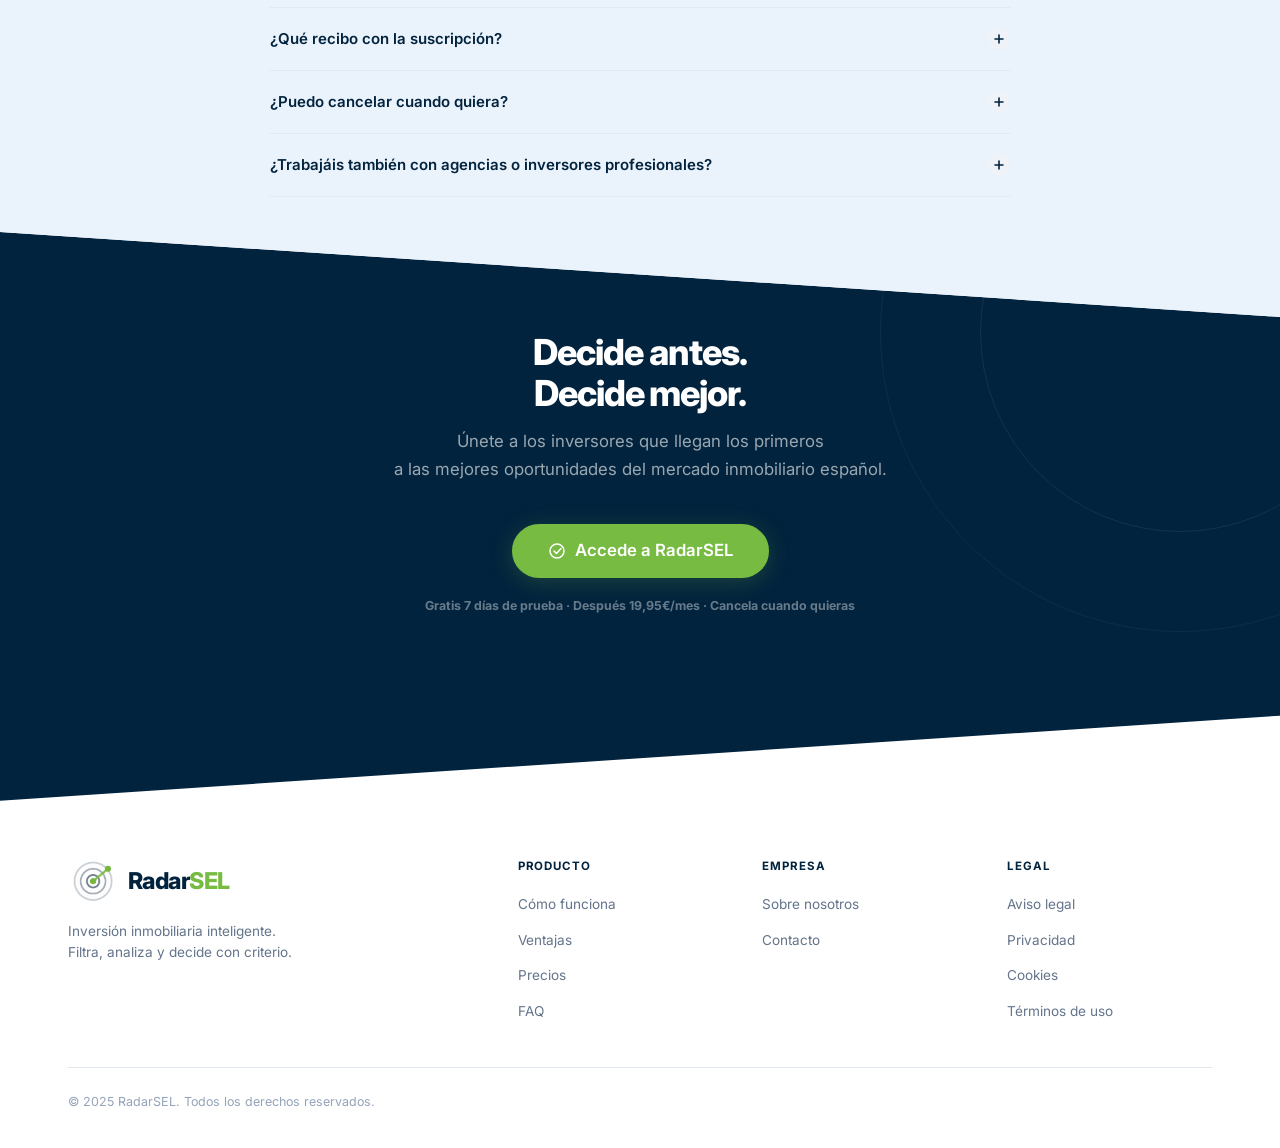
==== commit 64a18e22: "acceso de pago" ====
--- a/index.html
+++ b/index.html
@@ -37,7 +37,7 @@
 
     <!-- Desktop CTA -->
     <div class="header-cta">
-      <a href="#cta-final" class="btn btn-primary">Acceder</a>
+      <a href="https://buy.stripe.com/4gMcN4344bJidpactY67S01" class="btn btn-primary">Acceder</a>
     </div>
 
     <!-- Mobile toggle -->
@@ -61,7 +61,7 @@
   <a href="#precios">Precios</a>
   <a href="#profesionales">Profesionales</a>
   <a href="#faq">FAQ</a>
-  <a href="#cta-final" class="btn btn-primary">Acceder</a>
+  <a href="https://buy.stripe.com/4gMcN4344bJidpactY67S01" class="btn btn-primary">Acceder</a>
 </nav>
 
 
@@ -118,16 +118,21 @@
 
       <!-- CTA -->
       <div class="hero-cta-group">
-        <a href="#cta-final" class="btn btn-primary btn-hero">
+        <a href="https://buy.stripe.com/4gMcN4344bJidpactY67S01" class="btn btn-primary btn-hero">
           <img src="images/radar/icon-check-blanco.png" alt="filtramos" class="logo-icon">
-          Accede gratis a RadarSEL
+          Accede a RadarSEL
         </a>
         <p class="microcopy">
           <img src="images/radar/regalo.png" alt="filtramos" class="logo-icon">
-          Gratis hasta el 30 de Junio
+          Gratis 7 días de prueba 
           <span class="sep">·</span>
           <img src="images/radar/tarjeta.png" alt="filtramos" class="logo-icon">
-          Sin tarjeta
+          Después 19,95€/mes.
+        </p>
+        <p class="microcopy">
+          Oferta de lanzamiento: 14,95 €/mes hasta el 31 de julio
+          <img src="images/radar/regalo.png" alt="filtramos" class="logo-icon">
+          Código RADARSEL0726.
         </p>
       </div>
 
@@ -235,26 +240,28 @@
       Sin horas pegado a portales inmobiliarios.
     </p>
 
+    <!--
     <div class="launch-badge fade-up">
       <span class="launch-dot" aria-hidden="true"></span>
       Acceso completo gratuito hasta el 30 de junio
-    </div>
+    </div> -->
 
     <!-- CTA -->
       <div class="hero-cta-group-ventajas">
-        <a href="#cta-final" class="btn btn-primary btn-hero">
+        <a href="https://buy.stripe.com/4gMcN4344bJidpactY67S01" class="btn btn-primary btn-hero">
           <img src="images/radar/icon-check-blanco.png" alt="filtramos" class="logo-icon">
-          Quiero mi acceso gratuito
+          Accede a RadarSEL
         </a>
         <p class="microcopy">
           <img src="images/radar/regalo.png" alt="filtramos" class="logo-icon">
-          Gratis hasta el 30 de Junio
+          Gratis 7 días de prueba
           <span class="sep">·</span>
           <img src="images/radar/tarjeta.png" alt="filtramos" class="logo-icon">
-          Sin tarjeta
+          Después 19,95€/mes 
         </p>
       </div>
 
+      <!--
     <div class="hero-launch-features fade-up delay-3">
       <p class="hero-launch-features-label">Qué recibes durante la prueba</p>
       <ul class="hero-launch-features-list" role="list">
@@ -293,7 +300,7 @@
       <p class="hero-launch-after-trial">
         Tras la prueba podrás elegir entre el plan gratuito o continuar con acceso completo por <strong>19,95€/mes</strong>.
       </p>
-    </div>
+    </div>-->
 
   </div>
 </section>
@@ -371,16 +378,16 @@
     
     <!-- CTA -->
       <div class="hero-cta-group-ventajas">
-        <a href="#cta-final" class="btn btn-primary btn-hero">
+        <a href="https://buy.stripe.com/4gMcN4344bJidpactY67S01" class="btn btn-primary btn-hero">
           <img src="images/radar/icon-check-blanco.png" alt="filtramos" class="logo-icon">
-          Acceder a RadarSEL
+          Accede a RadarSEL
         </a>
         <p class="microcopy">
           <img src="images/radar/regalo.png" alt="filtramos" class="logo-icon">
-          Gratis hasta el 30 de Junio
+          Gratis 7 días de prueba
           <span class="sep">·</span>
           <img src="images/radar/tarjeta.png" alt="filtramos" class="logo-icon">
-          Sin tarjeta
+          Después 19,95€/mes
         </p>
       </div>
 
@@ -437,9 +444,9 @@
 
       <!-- Free -->
       <div class="pricing-card fade-up">
-        <div class="pricing-name">Gratuito</div>
+        <div class="pricing-name">RADARFREE</div>
         <div class="pricing-price"><span>0</span><sup>€</sup><sub>/mes</sub></div>
-        <div class="pricing-period">Prueba RadarSEL. Sin compromiso.</div>
+        <div class="pricing-period">Empieza gratis. Sin límite de tiempo.</div>
         <hr class="pricing-divider"/>
         <ul class="pricing-features">
           <li class="pricing-feature">
@@ -468,14 +475,14 @@
           </li>
         </ul>
         
-        <a href="#cta-final" class="btn btn-outline pricing-cta">Empezar gratis</a>        
+        <a href="#radarsel-popup" class="btn btn-outline pricing-cta" data-modal-open>Empezar gratis</a>        
         <div class="pricing-period"><center>Sin tarjeta • Acceso inmediato</center></div>
       </div>
 
       <!-- Pro (featured) -->
       <div class="pricing-card featured fade-up delay-1">
         <span class="pricing-badge">Más popular</span>
-        <div class="pricing-name">MADRID</div>
+        <div class="pricing-name">RADARSEL MADRID</div>
         <div class="pricing-price"><sup>€</sup><span>19,95</span><sub>/mes</sub></div>
         <div class="pricing-period">Llega antes que el resto.<br>Decide rápido. Decide con criterio.</div>
         <hr class="pricing-divider"/>
@@ -505,13 +512,16 @@
             Cobertura multiciudad.
           </li>
         </ul>
-        <a href="#cta-final" class="btn btn-primary pricing-cta">Acceder a RadarSEL</a>
-        <div class="pricing-period"><center>Sin permanencia • Cancela cuando quieras.</center><br><br></div>
+        <a href="https://buy.stripe.com/4gMcN4344bJidpactY67S01" class="btn btn-primary pricing-cta">Probar 7 días gratis</a>
+        <div class="pricing-period">
+          <center>Sin permanencia • Cancela cuando quieras.</center>
+          <center>Oferta de lanzamiento: 14,95 €/mes hasta el 31 de julio - Código <strong>RADARSEL0726</strong></center>
+        </div>
       </div>
 
       <!-- Empresas -->
       <div class="pricing-card fade-up delay-2">
-        <div class="pricing-name">TRES CIUDADES</div>
+        <div class="pricing-name">RADARSEL NACIONAL</div>
         <div class="pricing-price"><sup>€</sup><span>29,95</span><sub>/mes</sub></div>
         <div class="pricing-period">Para inversores que expanden su patrimonio.</div>
         <hr class="pricing-divider"/>
@@ -905,14 +915,38 @@
     <h2 class="section-title fade-up">Decide antes.<br>Decide mejor.</h2>
     <p class="section-sub fade-up delay-1">Únete a los inversores que llegan los primeros <br>a las mejores oportunidades del mercado inmobiliario español.</p>
 
+    <!--  
     <div class="launch-badge fade-up">
       <span class="launch-dot" aria-hidden="true"></span>
       Acceso completo gratuito hasta el 30 de junio
-    </div>
+    </div>-->
 
     <div class="cta-final-actions fade-up delay-2">
-      
-			              <form id="radarsel-form">
+      <a href="https://buy.stripe.com/4gMcN4344bJidpactY67S01" class="btn btn-primary btn-hero">
+        <svg width="18" height="18" viewBox="0 0 18 18" fill="none" aria-hidden="true">
+          <circle cx="9" cy="9" r="7" stroke="white" stroke-width="1.5"/>
+          <path d="M6 9L8.5 11.5L13 6.5" stroke="white" stroke-width="1.5" stroke-linecap="round" stroke-linejoin="round"/>
+        </svg>
+        Accede a RadarSEL
+      </a>
+    </div>
+    <p style="margin-top:18px;font-size:0.775rem;color:rgba(255,255,255,0.4);"><strong>Gratis 7 días de prueba · Después 19,95€/mes · Cancela cuando quieras</strong></p>
+  </div>
+</section>
+
+<div class="radarsel-modal" id="radarsel-popup" aria-hidden="true">
+  <div class="radarsel-modal__backdrop" data-modal-close></div>
+  <div class="radarsel-modal__dialog" role="dialog" aria-modal="true" aria-labelledby="radarsel-popup-title">
+    <button type="button" class="radarsel-modal__close" aria-label="Cerrar formulario" data-modal-close>&times;</button>
+    <div class="radarsel-modal__intro">
+      <span class="launch-badge">
+        <span class="launch-dot" aria-hidden="true"></span>
+        Acceso gratuito
+      </span>
+      <h2 id="radarsel-popup-title">Empieza gratis con radarFREE</h2>
+      <p>Déjanos tus datos y te enviaremos el acceso para probar radarFREE sin tarjeta.</p>
+    </div>
+<form id="radarsel-form">
 											<div class="row gtr-uniform">
 												<div class="col-6 col-12-xsmall">
 													<label for="name">Nombre</label>
@@ -1004,7 +1038,7 @@
                         -->
 
                         <input type="hidden" id="ciudad" name="ciudad" value="madrid">
-                        <input type="hidden" id="plan" name="plan" value="radarpro">
+                        <input type="hidden" id="plan" name="plan" value="radarfree">
                         <input type="hidden" id="origen" name="origen" value="landing">
 
                         <div class="col-12 gdpr-consent">
@@ -1023,11 +1057,8 @@
 
                       </div>
 										</form>
-
-    </div>
-    <p style="margin-top:18px;font-size:0.775rem;color:rgba(255,255,255,0.4);"><strong>Gratis hasta el 30 de Junio · Sin tarjeta · Cancela cuando quieras</strong></p>
-  </div>
-</section>
+  </div>
+</div>
 
 
 <!-- ═══════════════════════════════════════════════════════════
@@ -1105,6 +1136,39 @@
 <script src="assets/js/radarsel.js"></script>
 
 <script>
+const radarselModal = document.getElementById("radarsel-popup");
+const radarselModalTriggers = document.querySelectorAll("[data-modal-open]");
+const radarselModalCloseItems = document.querySelectorAll("[data-modal-close]");
+const radarselFirstField = document.getElementById("name");
+
+function openRadarselModal(e) {
+  if (e) e.preventDefault();
+  radarselModal.classList.add("is-open");
+  radarselModal.setAttribute("aria-hidden", "false");
+  document.body.classList.add("modal-open");
+  setTimeout(() => radarselFirstField && radarselFirstField.focus(), 80);
+}
+
+function closeRadarselModal() {
+  radarselModal.classList.remove("is-open");
+  radarselModal.setAttribute("aria-hidden", "true");
+  document.body.classList.remove("modal-open");
+}
+
+radarselModalTriggers.forEach(trigger => {
+  trigger.addEventListener("click", openRadarselModal);
+});
+
+radarselModalCloseItems.forEach(item => {
+  item.addEventListener("click", closeRadarselModal);
+});
+
+document.addEventListener("keydown", function(e) {
+  if (e.key === "Escape" && radarselModal.classList.contains("is-open")) {
+    closeRadarselModal();
+  }
+});
+
 document
   .getElementById("radarsel-form")
   .addEventListener("submit", async function(e) {
@@ -1132,7 +1196,9 @@
         }
       );
       const result = await response.json();
-      alert("¡Enhorabuena! Ya estas dentro. Te hemos enviado un email con el acceso a RadarSEL.");
+      alert("¡Enhorabuena! Ya estas dentro. Te hemos enviado un email con el acceso a radarFREE.");
+      closeRadarselModal();
+      e.target.reset();
       // document.getElementById("successMessage").classList.remove("hidden");
 
       console.log(result);
--- a/assets/css/radarsel.css
+++ b/assets/css/radarsel.css
@@ -854,6 +854,89 @@
   flex-wrap: wrap;
 }
 
+
+/* -- Modal formulario gratuito -- */
+body.modal-open { overflow: hidden; }
+.radarsel-modal {
+  position: fixed;
+  inset: 0;
+  z-index: 1200;
+  display: flex;
+  align-items: center;
+  justify-content: center;
+  padding: 24px;
+  opacity: 0;
+  visibility: hidden;
+  pointer-events: none;
+  transition: opacity 0.2s ease, visibility 0.2s ease;
+}
+.radarsel-modal.is-open {
+  opacity: 1;
+  visibility: visible;
+  pointer-events: auto;
+}
+.radarsel-modal__backdrop {
+  position: absolute;
+  inset: 0;
+  background: rgba(2,35,61,0.72);
+  backdrop-filter: blur(10px);
+  -webkit-backdrop-filter: blur(10px);
+}
+.radarsel-modal__dialog {
+  position: relative;
+  width: min(100%, 520px);
+  max-height: calc(100vh - 48px);
+  overflow-y: auto;
+  background: var(--blue);
+  color: var(--white);
+  border: 1px solid rgba(255,255,255,0.14);
+  border-radius: 18px;
+  box-shadow: 0 24px 70px rgba(2,35,61,0.28);
+  padding: 32px;
+}
+.radarsel-modal__close {
+  position: absolute;
+  top: 14px;
+  right: 14px;
+  width: 36px;
+  height: 36px;
+  display: inline-flex;
+  align-items: center;
+  justify-content: center;
+  border: 1px solid rgba(255,255,255,0.22);
+  border-radius: 50%;
+  background: rgba(255,255,255,0.1);
+  color: var(--white);
+  font-size: 1.45rem;
+  line-height: 1;
+  cursor: pointer;
+}
+.radarsel-modal__close:hover { background: rgba(255,255,255,0.18); }
+.radarsel-modal__intro { margin-bottom: 22px; text-align: left; }
+.radarsel-modal__intro .launch-badge { margin-bottom: 16px; }
+.radarsel-modal__intro h2 {
+  color: var(--white);
+  font-size: 1.75rem;
+  line-height: 1.15;
+  margin-bottom: 10px;
+}
+.radarsel-modal__intro p {
+  color: rgba(255,255,255,0.68);
+  font-size: 0.95rem;
+  line-height: 1.6;
+}
+.radarsel-modal form {
+  margin: 0;
+  max-width: none;
+  text-align: left;
+}
+.radarsel-modal form label { color: var(--white); }
+.radarsel-modal .gdpr-consent label { color: rgba(255,255,255,0.82); }
+.radarsel-modal form .btn-hero {
+  width: 100%;
+  justify-content: center;
+}
+
 /* ── Footer ───────────────────────────────────────────────── */
 #footer {
   position: relative;
@@ -947,6 +1030,9 @@
   #hero { padding: 110px 0 calc(52px + var(--clip-h)); }
   #cta-final { padding: 72px 0 calc(72px + var(--clip-h)); }
   #footer { padding: calc(40px + var(--clip-h)) 0 28px; }
+  .radarsel-modal { padding: 16px; }
+  .radarsel-modal__dialog { padding: 28px 20px 22px; max-height: calc(100vh - 32px); }
+  .radarsel-modal__intro h2 { font-size: 1.45rem; }
 }
 
 @media (max-width: 540px) {
